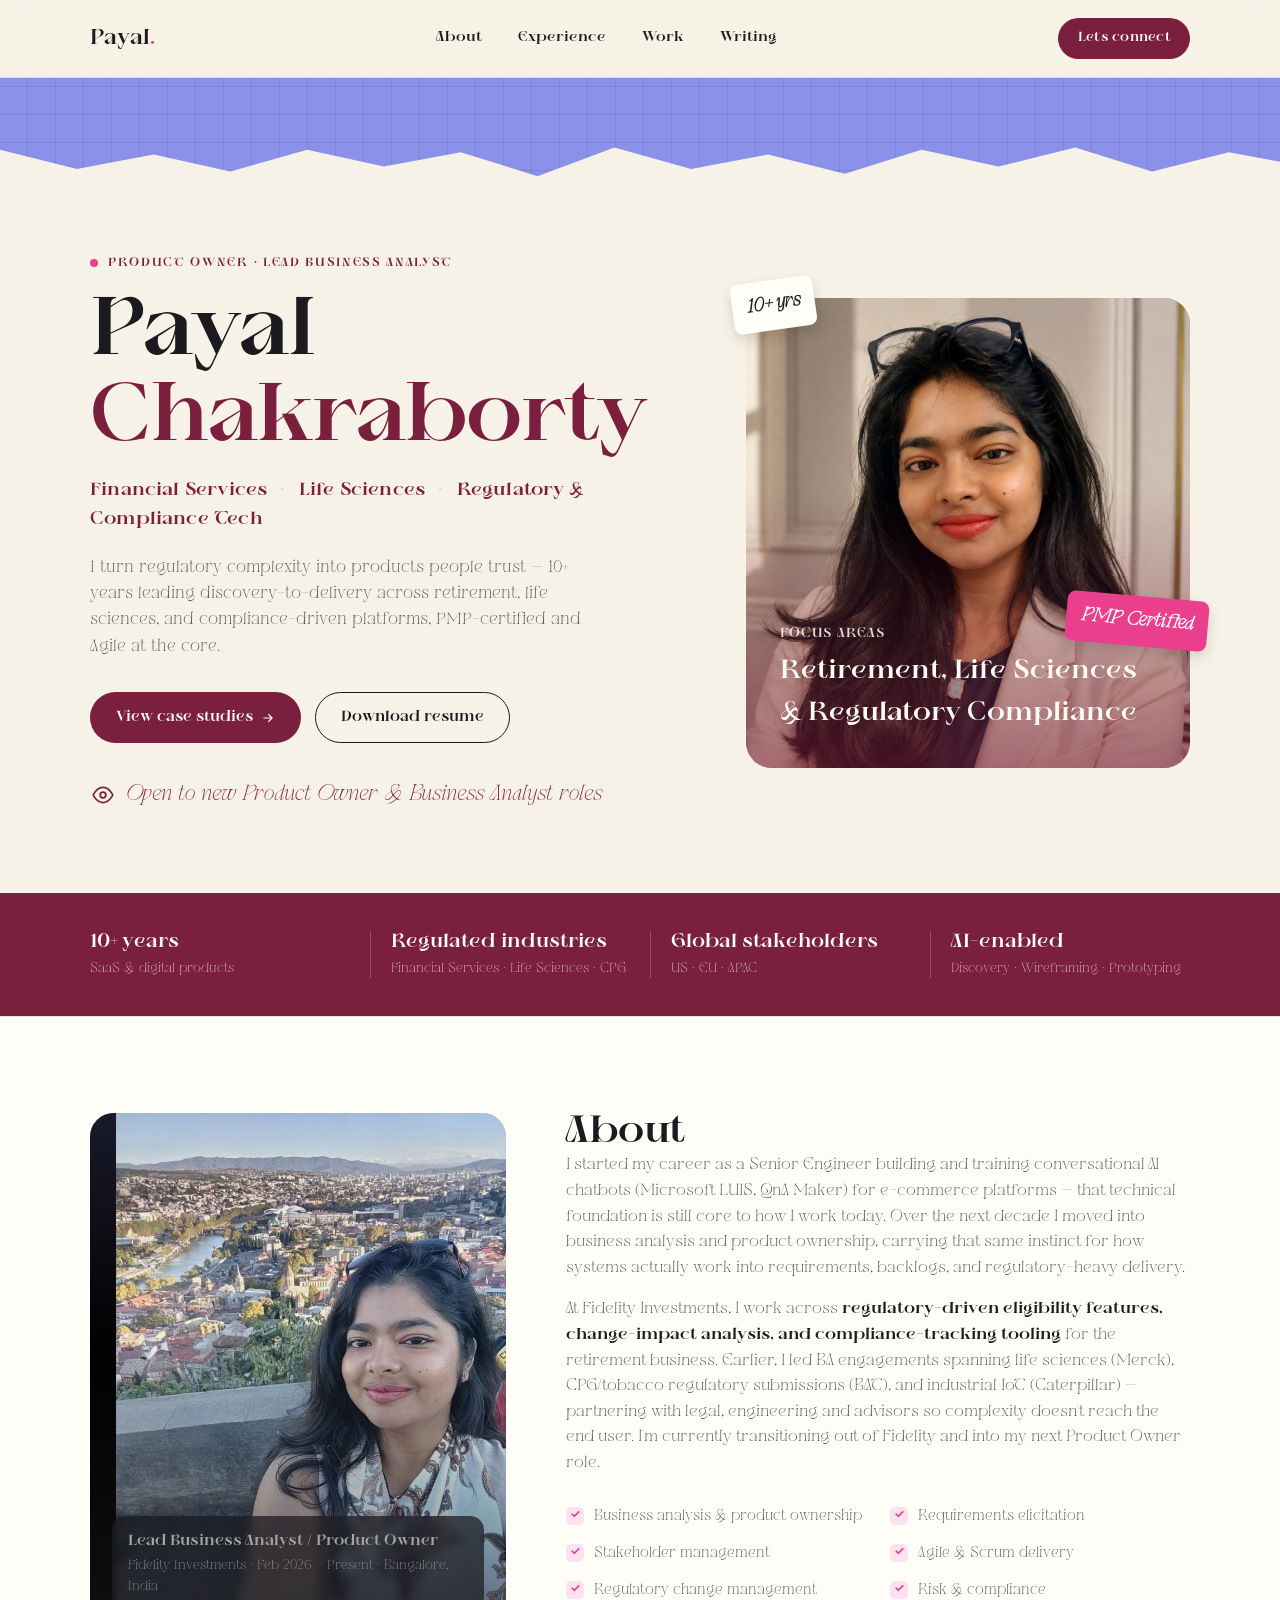
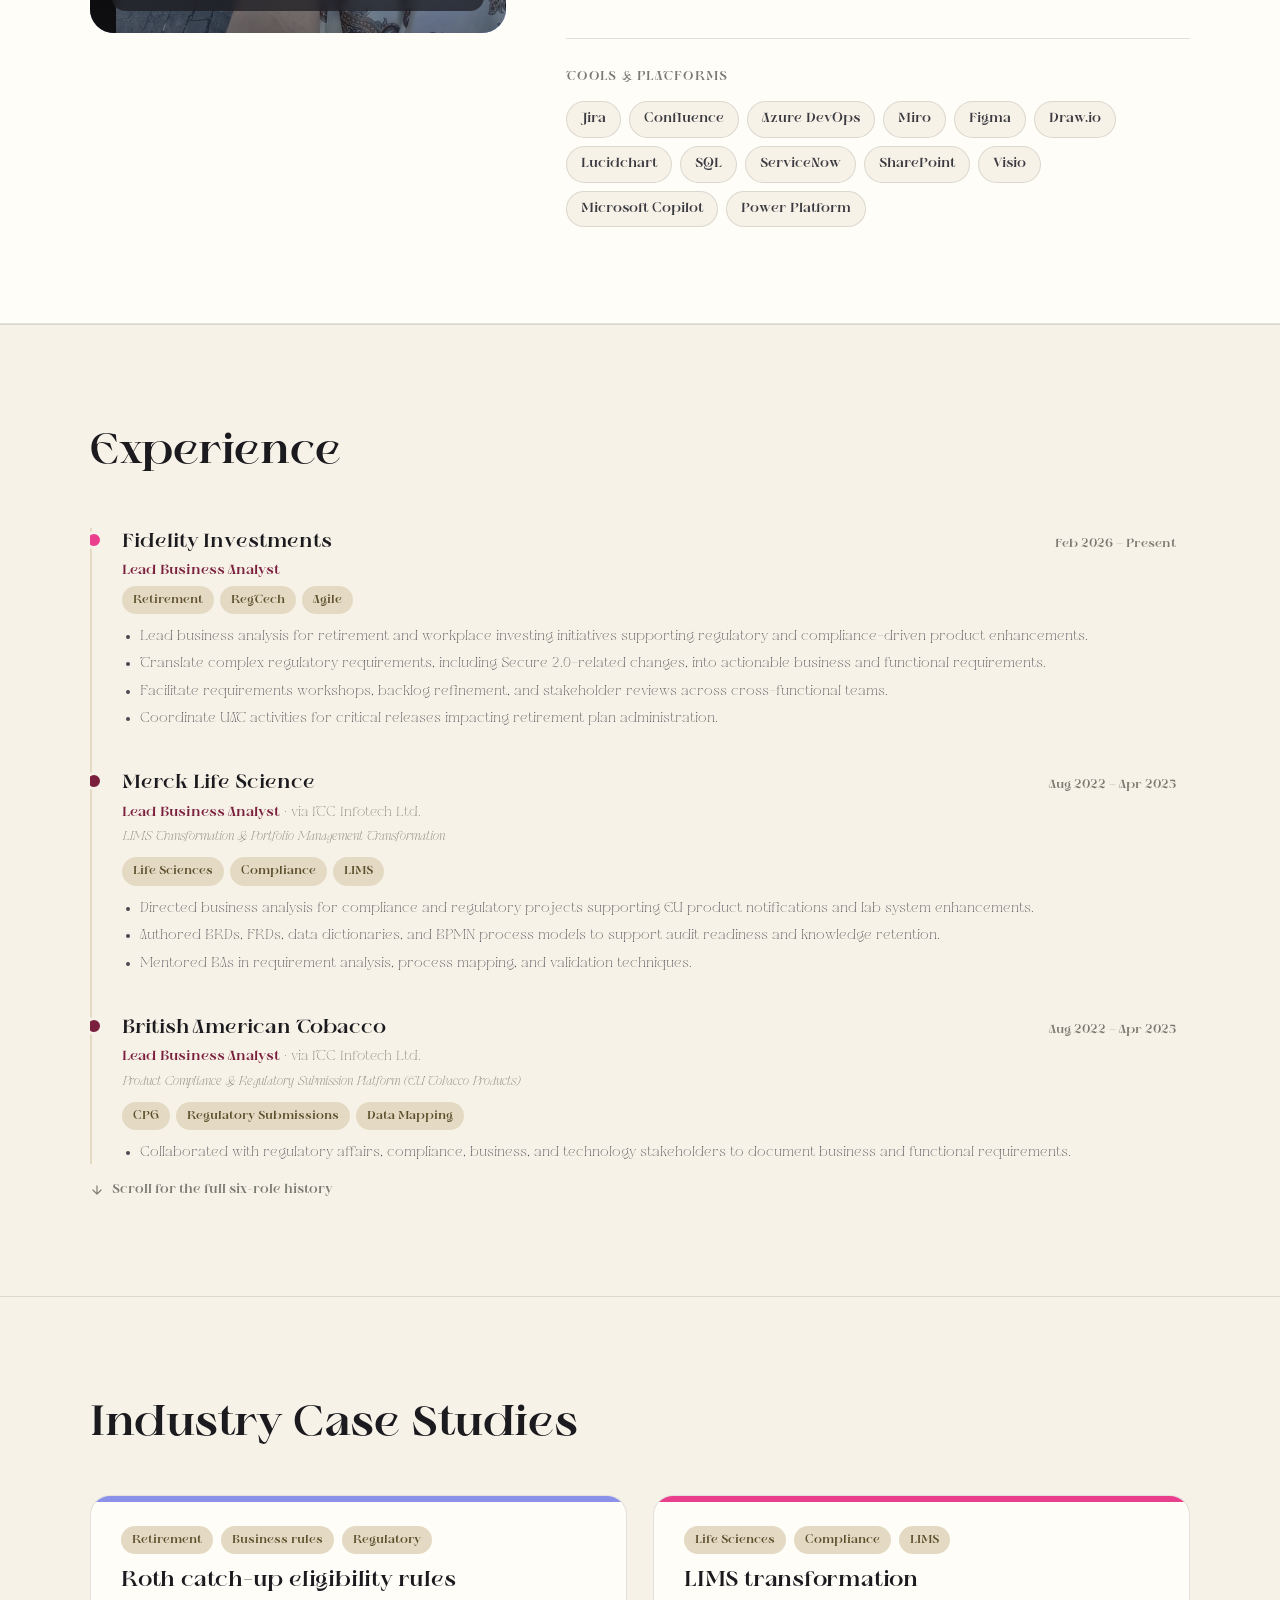
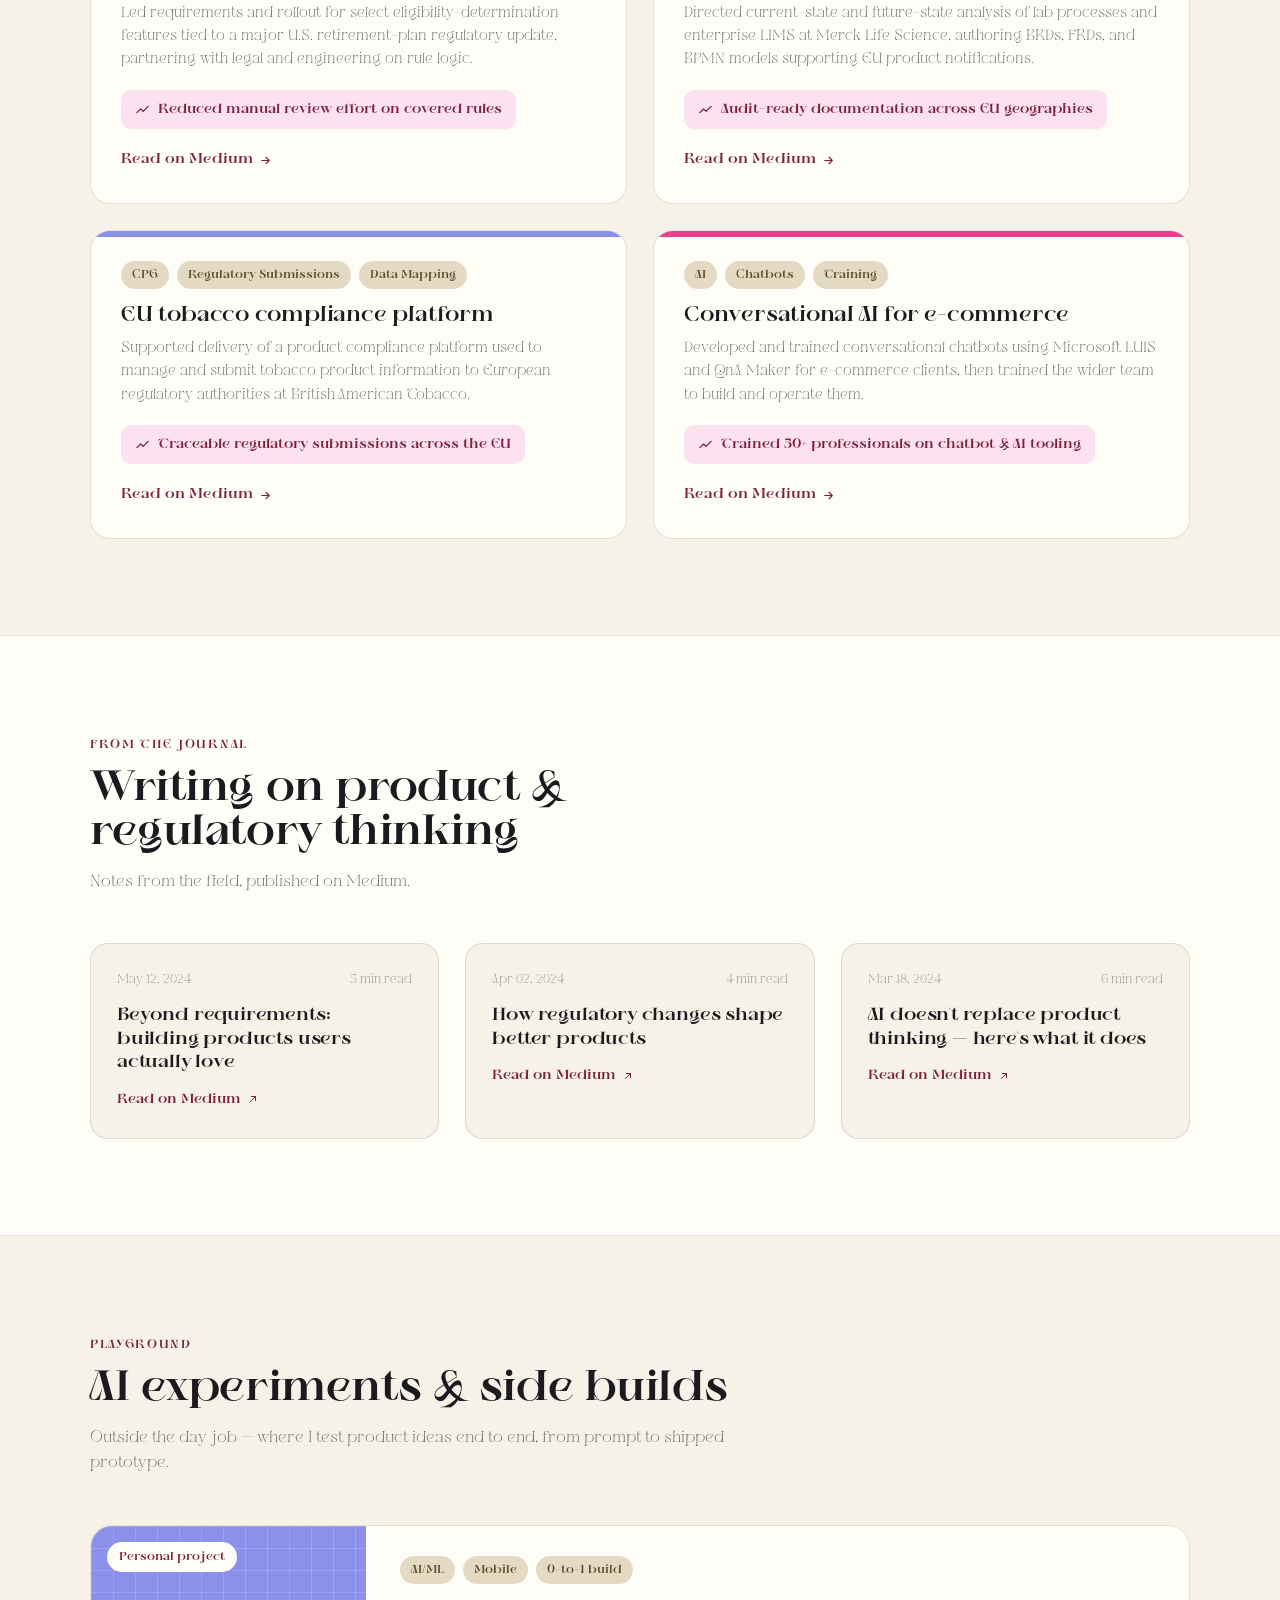
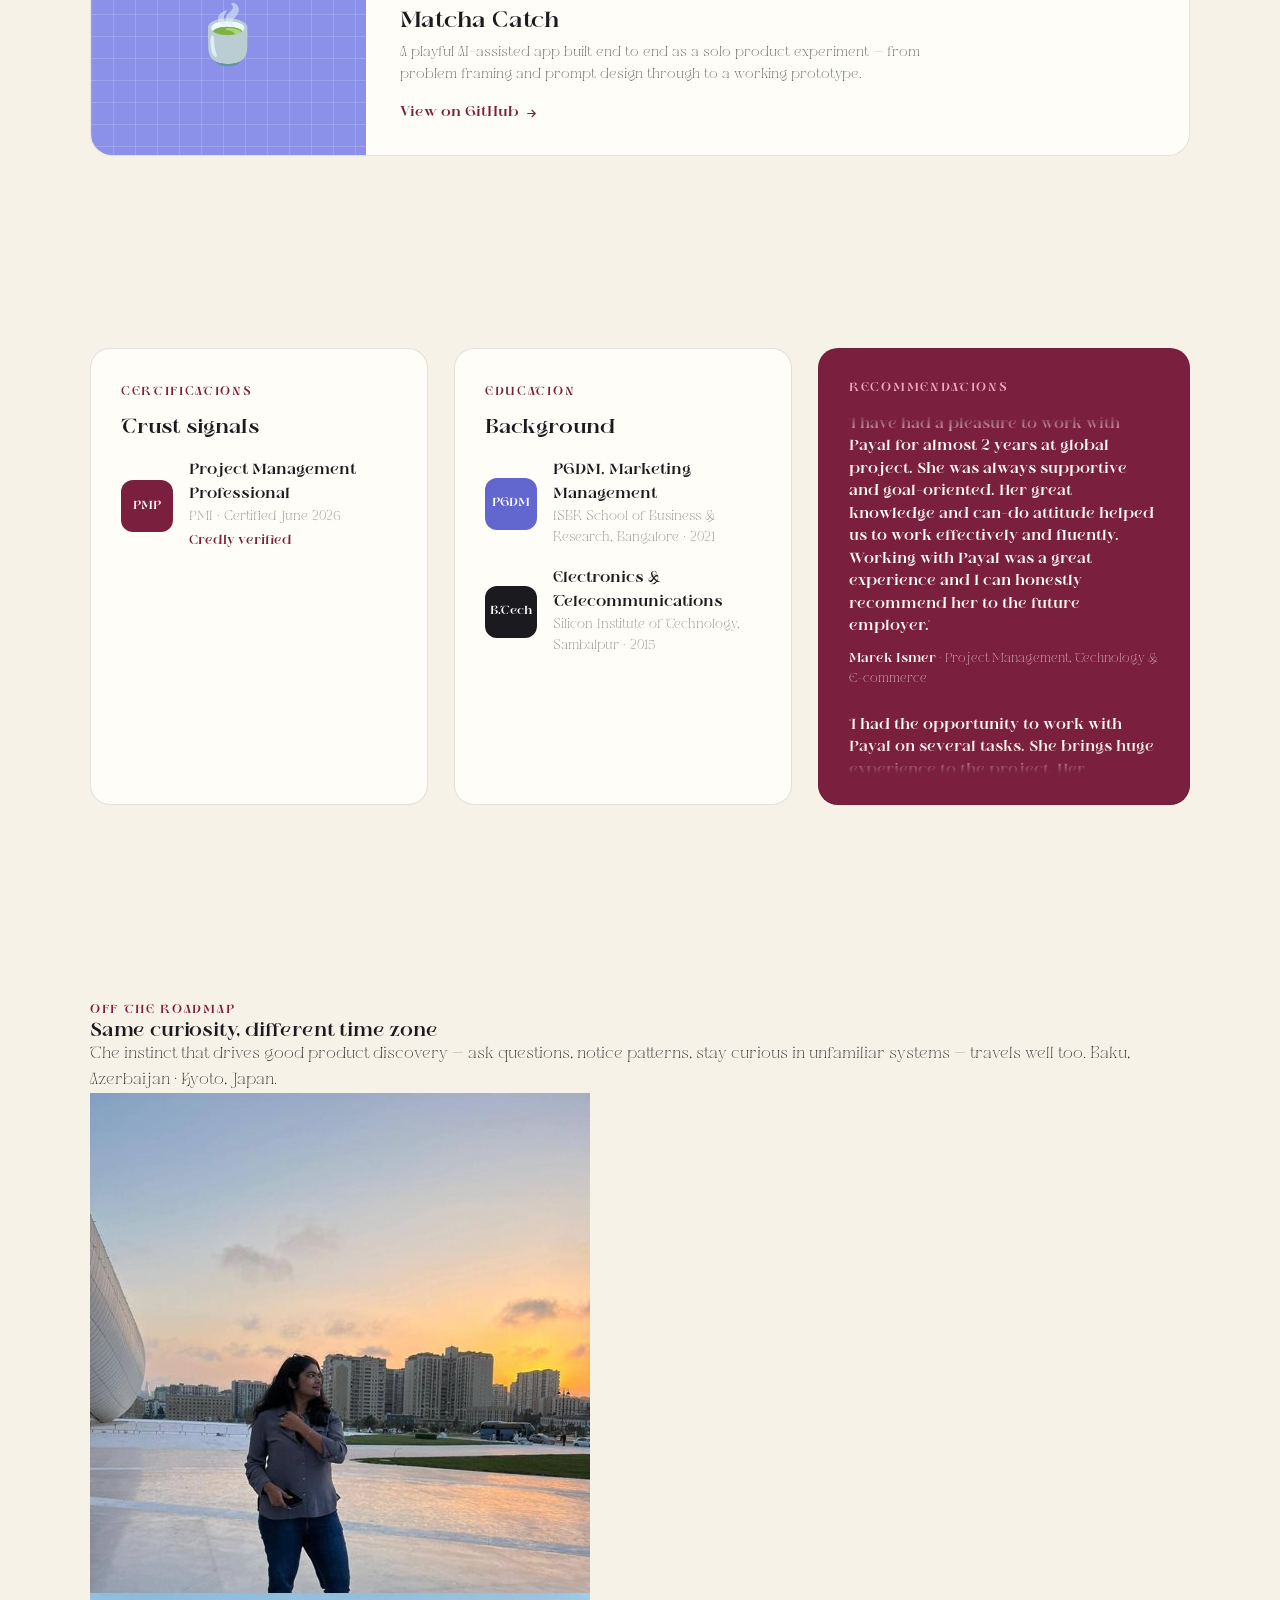
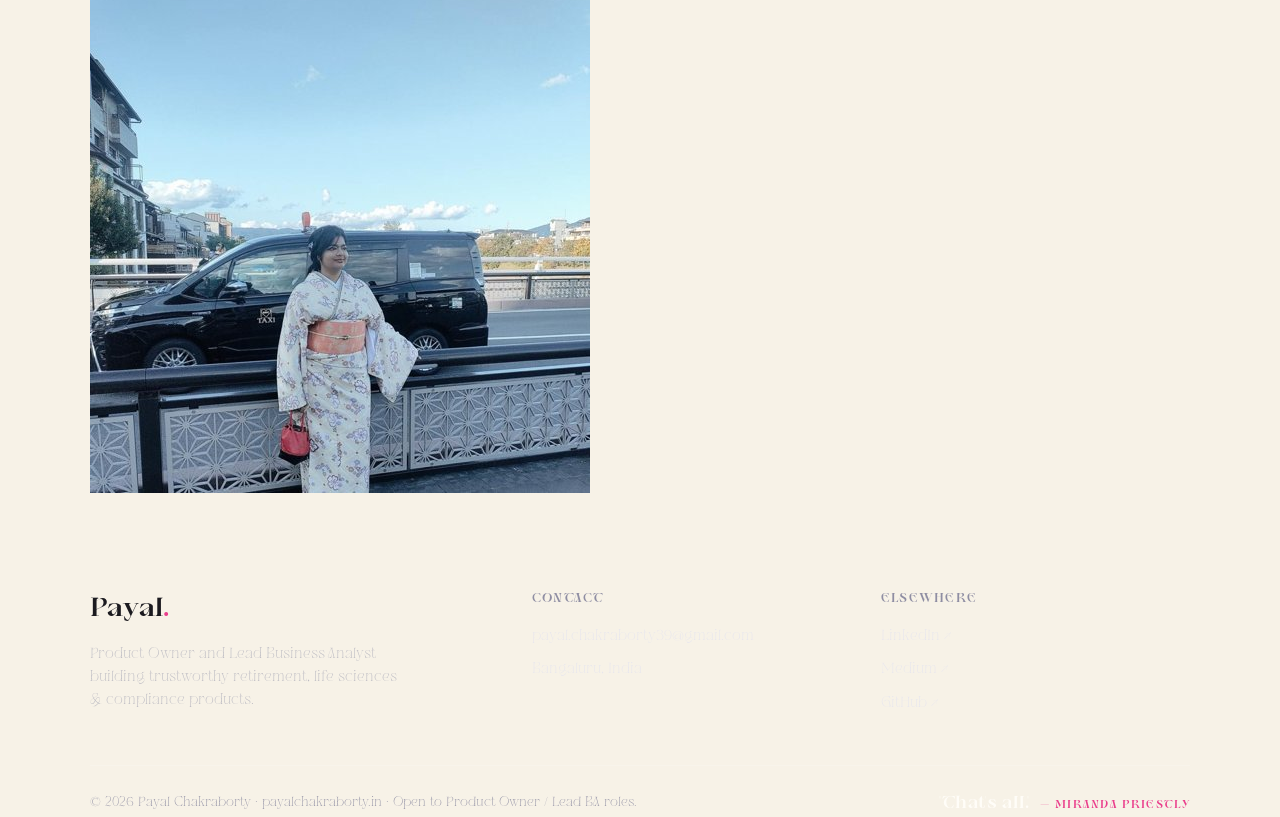
==== index.html @ 73e9db58 "Update index.html added beyond" ====
<!DOCTYPE html>
<html lang="en">
<head>
<meta charset="UTF-8">
<meta name="viewport" content="width=device-width, initial-scale=1.0">
<title>Payal Chakraborty — Product Owner &amp; Business Analyst</title>
<link rel="preconnect" href="https://fonts.googleapis.com">
<link rel="preconnect" href="https://fonts.gstatic.com" crossorigin>
<link href="https://fonts.googleapis.com/css2?family=Bodoni+Moda:ital,wght@0,500;0,600;0,700;0,800;1,500;1,600&family=Inter:wght@400;500;600;700&family=Caveat:wght@500;700&display=swap" rel="stylesheet">
<link rel="stylesheet" href="css/style.css">
</head>
<body>

<nav>
  <div class="nav-inner">
    <div class="nav-name">Payal<span>.</span></div>
    <div class="nav-links">
      <a href="#about">About</a>
      <a href="#experience">Experience</a>
      <a href="#work">Work</a>
      <a href="#writing">Writing</a>
    </div>
    <a href="#connect" class="nav-cta">Let's connect</a>
  </div>
</nav>

<div class="hero">
  <div class="torn-top"></div>
  <div class="hero-inner">
    <div>
      <div class="hero-eyebrow">
        <span class="dot"></span>
        <span class="eyebrow">Product Owner &middot; Lead Business Analyst</span>
      </div>
      <h1 class="hero-name">Payal <span class="accent">Chakraborty</span></h1>
      <div class="hero-role">Financial Services <span class="sep">&middot;</span> Life Sciences <span class="sep">&middot;</span> Regulatory &amp; Compliance Tech</div>
      <p class="hero-copy">I turn regulatory complexity into products people trust — 10+ years leading discovery-to-delivery across retirement, life sciences, and compliance-driven platforms, PMP-certified and Agile at the core.</p>
      <div class="hero-buttons">
        <a href="#work" class="btn-primary">
          View case studies
          <svg width="14" height="14" viewBox="0 0 24 24" fill="none"><path d="M5 12h14M13 6l6 6-6 6" stroke="currentColor" stroke-width="2" stroke-linecap="round" stroke-linejoin="round"/></svg>
        </a>
        <a href="#connect" class="btn-secondary">Download resume</a>
      </div>
      <div class="hero-note">
        <svg width="26" height="26" viewBox="0 0 24 24" fill="none"><path d="M3 12s3-7 9-7 9 7 9 7-3 7-9 7-9-7-9-7Z" stroke="#7A1F3D" stroke-width="1.6"/><circle cx="12" cy="12" r="2.6" stroke="#7A1F3D" stroke-width="1.6"/></svg>
        Open to new Product Owner &amp; Business Analyst roles
      </div>
    </div>

    <div class="hero-visual">
      <div class="hero-card">
        <img class="hero-photo" src="images/hero.jpg" alt="Payal Chakraborty">
        <div class="sticky-note note-1">10+ yrs</div>
        <div class="sticky-note note-2">PMP Certified</div>
        <div class="hero-illustration">
          <div class="tag-line">Focus areas</div>
          <div class="tag-big">Retirement, Life Sciences &amp; Regulatory Compliance</div>
        </div>
      </div>
    </div>
  </div>
</div>

<div class="stats-band">
  <div class="wrap stats-grid">
    <div class="stat-item">
      <div class="stat-num">10+ years</div>
      <div class="stat-label">SaaS &amp; digital products</div>
    </div>
    <div class="stat-item">
      <div class="stat-num">Regulated industries</div>
      <div class="stat-label">Financial Services &middot; Life Sciences &middot; CPG</div>
    </div>
    <div class="stat-item">
      <div class="stat-num">Global stakeholders</div>
      <div class="stat-label">US &middot; EU &middot; APAC</div>
    </div>
    <div class="stat-item">
      <div class="stat-num">AI-enabled</div>
      <div class="stat-label">Discovery &middot; Wireframing &middot; Prototyping</div>
    </div>
  </div>
</div>

<section id="about">
  <div class="wrap about-grid">
    <div class="avatar-block">
      <img class="avatar-photo" src="images/portrait.jpg" alt="Payal Chakraborty">
      <div class="avatar-badge">
        <strong>Lead Business Analyst / Product Owner</strong>
        Fidelity Investments &middot; Feb 2026 &ndash; Present &middot; Bangalore, India
      </div>
    </div>
    <div class="about-bio">
      <h2 class="section-title">About</h2>
      <p>I started my career as a Senior Engineer building and training conversational AI chatbots (Microsoft LUIS, QnA Maker) for e-commerce platforms — that technical foundation is still core to how I work today. Over the next decade I moved into business analysis and product ownership, carrying that same instinct for how systems actually work into requirements, backlogs, and regulatory-heavy delivery.</p>
      <p>At Fidelity Investments, I work across <strong>regulatory-driven eligibility features, change-impact analysis, and compliance-tracking tooling</strong> for the retirement business. Earlier, I led BA engagements spanning life sciences (Merck), CPG/tobacco regulatory submissions (BAT), and industrial IoT (Caterpillar) — partnering with legal, engineering and advisors so complexity doesn't reach the end user. I'm currently transitioning out of Fidelity and into my next Product Owner role.</p>
      <ul class="checklist">
        <li>Business analysis &amp; product ownership</li>
        <li>Requirements elicitation</li>
        <li>Stakeholder management</li>
        <li>Agile &amp; Scrum delivery</li>
        <li>Regulatory change management</li>
        <li>Risk &amp; compliance</li>
      </ul>

      <div class="tools-block">
        <h4>Tools &amp; Platforms</h4>
        <div class="tools-cloud">
          <span class="tool-pill">Jira</span>
          <span class="tool-pill">Confluence</span>
          <span class="tool-pill">Azure DevOps</span>
          <span class="tool-pill">Miro</span>
          <span class="tool-pill">Figma</span>
          <span class="tool-pill">Draw.io</span>
          <span class="tool-pill">Lucidchart</span>
          <span class="tool-pill">SQL</span>
          <span class="tool-pill">ServiceNow</span>
          <span class="tool-pill">SharePoint</span>
          <span class="tool-pill">Visio</span>
          <span class="tool-pill">Microsoft Copilot</span>
          <span class="tool-pill">Power Platform</span>
        </div>
      </div>
    </div>
  </div>
</section>

<section id="experience">
  <div class="wrap">
    <div class="section-head">
      <h2 class="section-title">Experience</h2>
    </div>

    <div class="exp-scroll">

      <div class="exp-item current">
        <div class="exp-header">
          <span class="exp-company">Fidelity Investments</span>
          <span class="exp-dates">Feb 2026 &ndash; Present</span>
        </div>
        <div class="exp-role">Lead Business Analyst</div>
        <div class="exp-tags"><span class="tag">Retirement</span><span class="tag">RegTech</span><span class="tag">Agile</span></div>
        <ul class="exp-bullets">
          <li>Lead business analysis for retirement and workplace investing initiatives supporting regulatory and compliance-driven product enhancements.</li>
          <li>Translate complex regulatory requirements, including Secure 2.0-related changes, into actionable business and functional requirements.</li>
          <li>Facilitate requirements workshops, backlog refinement, and stakeholder reviews across cross-functional teams.</li>
          <li>Coordinate UAT activities for critical releases impacting retirement plan administration.</li>
        </ul>
      </div>

      <div class="exp-item">
        <div class="exp-header">
          <span class="exp-company">Merck Life Science</span>
          <span class="exp-dates">Aug 2022 &ndash; Apr 2025</span>
        </div>
        <div class="exp-role">Lead Business Analyst <span style="font-weight:400; color:#7a7a72;">&middot; via ITC Infotech Ltd.</span></div>
        <div class="exp-project">LIMS Transformation &amp; Portfolio Management Transformation</div>
        <div class="exp-tags"><span class="tag">Life Sciences</span><span class="tag">Compliance</span><span class="tag">LIMS</span></div>
        <ul class="exp-bullets">
          <li>Directed business analysis for compliance and regulatory projects supporting EU product notifications and lab system enhancements.</li>
          <li>Authored BRDs, FRDs, data dictionaries, and BPMN process models to support audit readiness and knowledge retention.</li>
          <li>Mentored BAs in requirement analysis, process mapping, and validation techniques.</li>
        </ul>
      </div>

      <div class="exp-item">
        <div class="exp-header">
          <span class="exp-company">British American Tobacco</span>
          <span class="exp-dates">Aug 2022 &ndash; Apr 2025</span>
        </div>
        <div class="exp-role">Lead Business Analyst <span style="font-weight:400; color:#7a7a72;">&middot; via ITC Infotech Ltd.</span></div>
        <div class="exp-project">Product Compliance &amp; Regulatory Submission Platform (EU Tobacco Products)</div>
        <div class="exp-tags"><span class="tag">CPG</span><span class="tag">Regulatory Submissions</span><span class="tag">Data Mapping</span></div>
        <ul class="exp-bullets">
          <li>Collaborated with regulatory affairs, compliance, business, and technology stakeholders to document business and functional requirements.</li>
          <li>Conducted data dictionary analysis and source-to-target mapping to ensure traceability of regulatory submissions.</li>
          <li>Supported production deployments and post-release validation for compliance-related enhancements.</li>
        </ul>
      </div>

      <div class="exp-item">
        <div class="exp-header">
          <span class="exp-company">Onward Technologies Ltd.</span>
          <span class="exp-dates">Apr 2022 &ndash; Aug 2022</span>
        </div>
        <div class="exp-role">Senior Business Analyst <span style="font-weight:400; color:#7a7a72;">&middot; Caterpillar client</span></div>
        <div class="exp-tags"><span class="tag">Industrial IoT</span><span class="tag">Telematics</span><span class="tag">Agile</span></div>
        <ul class="exp-bullets">
          <li>Partnered with the product team to prioritize telematics enhancements for heavy machinery tracking.</li>
          <li>Organized backlog grooming and sprint planning, translating business priorities into actionable epics and user stories.</li>
          <li>Conducted UAT sessions and led end-user training to ensure smooth feature adoption.</li>
        </ul>
      </div>

      <div class="exp-item">
        <div class="exp-header">
          <span class="exp-company">Mindtree Ltd.</span>
          <span class="exp-dates">Apr 2019 &ndash; Feb 2022</span>
        </div>
        <div class="exp-role">Business Analyst</div>
        <div class="exp-tags"><span class="tag">Conversational AI</span><span class="tag">CPG</span><span class="tag">Process Improvement</span></div>
        <ul class="exp-bullets">
          <li>Led requirement-gathering workshops and stakeholder interviews for CPG clients and internal chatbots (LUIS, QnA Maker).</li>
          <li>Developed SOPs and business process maps that improved delivery efficiency by 50%.</li>
          <li>Supported tax analytics automation, eliminating manual procedures and improving report accuracy.</li>
        </ul>
      </div>

      <div class="exp-item">
        <div class="exp-header">
          <span class="exp-company">Mindtree Ltd.</span>
          <span class="exp-dates">Jan 2016 &ndash; Mar 2019</span>
        </div>
        <div class="exp-role">Senior Engineer</div>
        <div class="exp-tags"><span class="tag">Chatbots</span><span class="tag">Automation</span><span class="tag">Training</span></div>
        <ul class="exp-bullets">
          <li>Developed and trained conversational chatbots using Microsoft LUIS and QnA Maker for e-commerce websites.</li>
          <li>Automated internal processes, improving page-speed scores and boosting team efficiency by 50%.</li>
          <li>Trained 50+ professionals on chatbots, Microsoft AI, CMS, and PowerApps.</li>
        </ul>
      </div>

    </div>
    <div class="exp-scroll-hint">
      <svg width="14" height="14" viewBox="0 0 24 24" fill="none"><path d="M12 5v14M5 12l7 7 7-7" stroke="#7a7a72" stroke-width="2" stroke-linecap="round" stroke-linejoin="round"/></svg>
      Scroll for the full six-role history
    </div>
  </div>
</section>

<section id="work">
  <div class="wrap">
    <div class="section-head">
      <h2 class="section-title">Industry Case Studies</h2>
    </div>
    <div class="work-grid">

      <div class="work-card">
        <div class="bar"></div>
        <div class="work-tags"><span class="tag">Retirement</span><span class="tag">Business rules</span><span class="tag">Regulatory</span></div>
        <h3>Roth catch-up eligibility rules</h3>
        <p>Led requirements and rollout for select eligibility-determination features tied to a major U.S. retirement-plan regulatory update, partnering with legal and engineering on rule logic.</p>
        <div class="metric">
          <svg width="15" height="15" viewBox="0 0 24 24" fill="none"><path d="M3 17l6-6 4 4 8-8" stroke="#7A1F3D" stroke-width="2" stroke-linecap="round" stroke-linejoin="round"/></svg>
          Reduced manual review effort on covered rules
        </div>
        <a href="https://medium.com/@payal.chakraborty39" class="work-link" target="_blank" rel="noopener">Read on Medium
          <svg width="13" height="13" viewBox="0 0 24 24" fill="none"><path d="M5 12h14M13 6l6 6-6 6" stroke="currentColor" stroke-width="2" stroke-linecap="round" stroke-linejoin="round"/></svg>
        </a>
      </div>

      <div class="work-card">
        <div class="bar"></div>
        <div class="work-tags"><span class="tag">Life Sciences</span><span class="tag">Compliance</span><span class="tag">LIMS</span></div>
        <h3>LIMS transformation</h3>
        <p>Directed current-state and future-state analysis of lab processes and enterprise LIMS at Merck Life Science, authoring BRDs, FRDs, and BPMN models supporting EU product notifications.</p>
        <div class="metric">
          <svg width="15" height="15" viewBox="0 0 24 24" fill="none"><path d="M3 17l6-6 4 4 8-8" stroke="#7A1F3D" stroke-width="2" stroke-linecap="round" stroke-linejoin="round"/></svg>
          Audit-ready documentation across EU geographies
        </div>
        <a href="https://medium.com/@payal.chakraborty39" class="work-link" target="_blank" rel="noopener">Read on Medium
          <svg width="13" height="13" viewBox="0 0 24 24" fill="none"><path d="M5 12h14M13 6l6 6-6 6" stroke="currentColor" stroke-width="2" stroke-linecap="round" stroke-linejoin="round"/></svg>
        </a>
      </div>

      <div class="work-card">
        <div class="bar"></div>
        <div class="work-tags"><span class="tag">CPG</span><span class="tag">Regulatory Submissions</span><span class="tag">Data Mapping</span></div>
        <h3>EU tobacco compliance platform</h3>
        <p>Supported delivery of a product compliance platform used to manage and submit tobacco product information to European regulatory authorities at British American Tobacco.</p>
        <div class="metric">
          <svg width="15" height="15" viewBox="0 0 24 24" fill="none"><path d="M3 17l6-6 4 4 8-8" stroke="#7A1F3D" stroke-width="2" stroke-linecap="round" stroke-linejoin="round"/></svg>
          Traceable regulatory submissions across the EU
        </div>
        <a href="https://medium.com/@payal.chakraborty39" class="work-link" target="_blank" rel="noopener">Read on Medium
          <svg width="13" height="13" viewBox="0 0 24 24" fill="none"><path d="M5 12h14M13 6l6 6-6 6" stroke="currentColor" stroke-width="2" stroke-linecap="round" stroke-linejoin="round"/></svg>
        </a>
      </div>

      <div class="work-card">
        <div class="bar"></div>
        <div class="work-tags"><span class="tag">AI</span><span class="tag">Chatbots</span><span class="tag">Training</span></div>
        <h3>Conversational AI for e-commerce</h3>
        <p>Developed and trained conversational chatbots using Microsoft LUIS and QnA Maker for e-commerce clients, then trained the wider team to build and operate them.</p>
        <div class="metric">
          <svg width="15" height="15" viewBox="0 0 24 24" fill="none"><path d="M3 17l6-6 4 4 8-8" stroke="#7A1F3D" stroke-width="2" stroke-linecap="round" stroke-linejoin="round"/></svg>
          Trained 50+ professionals on chatbot &amp; AI tooling
        </div>
        <a href="https://medium.com/@payal.chakraborty39" class="work-link" target="_blank" rel="noopener">Read on Medium
          <svg width="13" height="13" viewBox="0 0 24 24" fill="none"><path d="M5 12h14M13 6l6 6-6 6" stroke="currentColor" stroke-width="2" stroke-linecap="round" stroke-linejoin="round"/></svg>
        </a>
      </div>

    </div>
  </div>
</section>

<section id="writing">
  <div class="wrap">
    <div class="section-head">
      <span class="eyebrow">From the journal</span>
      <h2>Writing on product &amp; regulatory thinking</h2>
      <p>Notes from the field, published on Medium.</p>
    </div>
    <div class="writing-grid" id="writing-grid" data-medium-handle="payal.chakraborty39">
      <div class="article-card">
        <div class="article-meta"><span>May 12, 2024</span><span>5 min read</span></div>
        <h3>Beyond requirements: building products users actually love</h3>
        <a href="https://medium.com/@payal.chakraborty39" class="article-read" target="_blank" rel="noopener">Read on Medium
          <svg width="12" height="12" viewBox="0 0 24 24" fill="none"><path d="M7 17L17 7M9 7h8v8" stroke="currentColor" stroke-width="2" stroke-linecap="round" stroke-linejoin="round"/></svg>
        </a>
      </div>
      <div class="article-card">
        <div class="article-meta"><span>Apr 02, 2024</span><span>4 min read</span></div>
        <h3>How regulatory changes shape better products</h3>
        <a href="https://medium.com/@payal.chakraborty39" class="article-read" target="_blank" rel="noopener">Read on Medium
          <svg width="12" height="12" viewBox="0 0 24 24" fill="none"><path d="M7 17L17 7M9 7h8v8" stroke="currentColor" stroke-width="2" stroke-linecap="round" stroke-linejoin="round"/></svg>
        </a>
      </div>
      <div class="article-card">
        <div class="article-meta"><span>Mar 18, 2024</span><span>6 min read</span></div>
        <h3>AI doesn't replace product thinking — here's what it does</h3>
        <a href="https://medium.com/@payal.chakraborty39" class="article-read" target="_blank" rel="noopener">Read on Medium
          <svg width="12" height="12" viewBox="0 0 24 24" fill="none"><path d="M7 17L17 7M9 7h8v8" stroke="currentColor" stroke-width="2" stroke-linecap="round" stroke-linejoin="round"/></svg>
        </a>
      </div>
    </div>
  </div>
</section>

<section id="playground">
  <div class="wrap">
    <div class="section-head">
      <span class="eyebrow">Playground</span>
      <h2>AI experiments &amp; side builds</h2>
      <p>Outside the day job — where I test product ideas end to end, from prompt to shipped prototype.</p>
    </div>
    <div class="playground-grid">

      <div class="playground-card">
        <div class="playground-visual">
          <div class="pg-badge">Personal project</div>
          <div class="pg-emoji">🍵</div>
        </div>
        <div class="playground-copy">
          <div class="work-tags"><span class="tag">AI/ML</span><span class="tag">Mobile</span><span class="tag">0-to-1 build</span></div>
          <h3>Matcha Catch</h3>
          <p>A playful AI-assisted app built end to end as a solo product experiment — from problem framing and prompt design through to a working prototype.</p>
          <a href="https://matcha-catch-arcade-pyoz.bolt.host" class="work-link" target="_blank" rel="noopener">View on GitHub
            <svg width="13" height="13" viewBox="0 0 24 24" fill="none"><path d="M5 12h14M13 6l6 6-6 6" stroke="currentColor" stroke-width="2" stroke-linecap="round" stroke-linejoin="round"/></svg>
          </a>
        </div>
      </div>

    </div>
  </div>
</section>

<section>
  <div class="wrap trust">
    <div class="trust-card">
      <span class="eyebrow">Certifications</span>
      <h3 style="margin:14px 0 20px; font-size:20px;">Trust signals</h3>
      <div class="cert-row">
        <div class="cert-badge maroon">PMP</div>
        <div>
          <div class="cert-name">Project Management Professional</div>
          <div class="cert-sub">PMI &middot; Certified June 2026</div>
          <span class="cert-link">Credly verified</span>
        </div>
      </div>
    </div>
    <div class="trust-card">
      <span class="eyebrow">Education</span>
      <h3 style="margin:14px 0 20px; font-size:20px;">Background</h3>
      <div class="cert-row">
        <div class="cert-badge periwinkle">PGDM</div>
        <div>
          <div class="cert-name">PGDM, Marketing Management</div>
          <div class="cert-sub">ISBR School of Business &amp; Research, Bangalore &middot; 2021</div>
        </div>
      </div>
      <div class="cert-row">
        <div class="cert-badge ink">B.Tech</div>
        <div>
          <div class="cert-name">Electronics &amp; Telecommunications</div>
          <div class="cert-sub">Silicon Institute of Technology, Sambalpur &middot; 2015</div>
        </div>
      </div>
    </div>
    <div class="trust-card quote-card recs-card">
      <span class="eyebrow" style="color:#F2A9C4;">Recommendations</span>
      <div class="recs-scroll">
        <div class="recs-track">

          <div class="rec-item">
            <p>"I have had a pleasure to work with Payal for almost 2 years at global project. She was always supportive and goal-oriented. Her great knowledge and can-do attitude helped us to work effectively and fluently. Working with Payal was a great experience and I can honestly recommend her to the future employer."</p>
            <div class="rec-attr"><a href="https://www.linkedin.com/in/marekismer/" target="_blank" rel="noopener">Marek Ismer</a> &middot; Project Management, Technology &amp; E-commerce</div>
          </div>

          <div class="rec-item">
            <p>"I had the opportunity to work with Payal on several tasks. She brings huge experience to the project. Her deliverables were always on time. She is a smart and disciplined individual and while working with her I didn't face any dependencies from her tasks. Her knowledge on websites and digital marketing is commendable. All the best for Payal's success in her IT career."</p>
            <div class="rec-attr"><a href="https://www.linkedin.com/in/sriram-thangaraja/" target="_blank" rel="noopener">Sriram Thangaraja</a> &middot; Incident Command Analyst @ HPE</div>
          </div>

          <div class="rec-item">
            <p>"I worked with Payal at a global project. Our cooperation was very good. Payal is an organized person, always caring about the quality of work. I could always count on her support and knowledge. It's been a real pleasure to work with her."</p>
            <div class="rec-attr"><a href="https://www.linkedin.com/in/natalia-cybulska/" target="_blank" rel="noopener">Natalia Cybulska</a> &middot; Retail Marketing &amp; Product Management</div>
          </div>

          <!-- duplicate set for seamless loop -->
          <div class="rec-item" aria-hidden="true">
            <p>"I have had a pleasure to work with Payal for almost 2 years at global project. She was always supportive and goal-oriented. Her great knowledge and can-do attitude helped us to work effectively and fluently. Working with Payal was a great experience and I can honestly recommend her to the future employer."</p>
            <div class="rec-attr"><a href="https://www.linkedin.com/in/marekismer/" target="_blank" rel="noopener">Marek Ismer</a> &middot; Project Management, Technology &amp; E-commerce</div>
          </div>

          <div class="rec-item" aria-hidden="true">
            <p>"I had the opportunity to work with Payal on several tasks. She brings huge experience to the project. Her deliverables were always on time. She is a smart and disciplined individual and while working with her I didn't face any dependencies from her tasks. Her knowledge on websites and digital marketing is commendable. All the best for Payal's success in her IT career."</p>
            <div class="rec-attr"><a href="https://www.linkedin.com/in/sriram-thangaraja/" target="_blank" rel="noopener">Sriram Thangaraja</a> &middot; Incident Command Analyst @ HPE</div>
          </div>

          <div class="rec-item" aria-hidden="true">
            <p>"I worked with Payal at a global project. Our cooperation was very good. Payal is an organized person, always caring about the quality of work. I could always count on her support and knowledge. It's been a real pleasure to work with her."</p>
            <div class="rec-attr"><a href="https://www.linkedin.com/in/natalia-cybulska/" target="_blank" rel="noopener">Natalia Cybulska</a> &middot; Retail Marketing &amp; Product Management</div>
          </div>

        </div>
      </div>
    </div>
  </div>
</section>
  <section id="beyond">
  <div class="wrap">
    <div class="beyond-strip">
      <div class="beyond-copy">
        <span class="eyebrow">Off the roadmap</span>
        <h3>Same curiosity, different time zone</h3>
        <p>The instinct that drives good product discovery — ask questions, notice patterns, stay curious in unfamiliar systems — travels well too. Baku, Azerbaijan &middot; Kyoto, Japan.</p>
      </div>
      <div class="beyond-photos">
        <img src="images/baku.jpg" alt="Payal in Baku, Azerbaijan">
        <img src="images/kyoto.jpg" alt="Payal in Kyoto, Japan">
      </div>
    </div>
  </div>
</section>

<footer id="connect">
  <div class="wrap">
    <div class="footer-grid">
      <div>
        <div class="footer-name">Payal<span>.</span></div>
        <p class="footer-tagline">Product Owner and Lead Business Analyst building trustworthy retirement, life sciences &amp; compliance products.</p>
      </div>
      <div class="footer-col">
        <h4>Contact</h4>
        <a href="mailto:payal.chakraborty39@gmail.com">payal.chakraborty39@gmail.com</a>
        <p>Bangaluru, India</p>
      </div>
      <div class="footer-col">
        <h4>Elsewhere</h4>
        <a href="https://linkedin.com/in/payal--chakraborty/" target="_blank" rel="noopener">LinkedIn ↗</a>
        <a href="https://medium.com/@payal.chakraborty39" target="_blank" rel="noopener">Medium ↗</a>
        <a href="https://github.com/payalchakraborty" target="_blank" rel="noopener">GitHub ↗</a>
      </div>
    </div>
    <div class="footer-bottom">
      <span>&copy; 2026 Payal Chakraborty &middot; payalchakraborty.in &middot; Open to Product Owner / Lead BA roles.</span>
      <span class="footer-signoff">
        <span class="signoff-quote">"That's all."</span>
        <span class="signoff-attr">— Miranda Priestly</span>
      </span>
    </div>
  </div>
</footer>

<script src="js/main.js"></script>
</body>
</html>
---- css/style.css ----
@font-face{
  font-family:'Wagon';
  src:url('../fonts/Wagon-Bold.otf') format('opentype');
  font-weight:700;
  font-style:normal;
  font-display:swap;
}
@font-face{
  font-family:'Wagon';
  src:url('../fonts/Wagon-ExtraLight.otf') format('opentype');
  font-weight:200;
  font-style:normal;
  font-display:swap;
}
@font-face{
  font-family:'Wagon';
  src:url('../fonts/Wagon-ExtraLightItalic.otf') format('opentype');
  font-weight:200;
  font-style:italic;
  font-display:swap;
}
:root{
  --cream:#F7F2E7;
  --cream-2:#FFFDF8;
  --ink:#1B1A1F;
  --periwinkle:#8B90E8;
  --periwinkle-dark:#6167CE;
  --pink:#EA3F8C;
  --pink-soft:#FCE1EE;
  --maroon:#7A1F3D;
  --maroon-2:#5E1730;
  --sand:#E4DAC4;
  --line:rgba(27,26,31,0.12);
}
*{box-sizing:border-box; margin:0; padding:0;}
html{scroll-behavior:smooth;}
body{
  font-family:'Wagon','Inter',sans-serif;
  font-weight:200;
  background:var(--cream);
  color:var(--ink);
  line-height:1.6;
  -webkit-font-smoothing:antialiased;
}
a{color:inherit; text-decoration:none;}
img{max-width:100%; display:block;}
.wrap{max-width:1180px; margin:0 auto; padding:0 40px;}
.eyebrow{
  font-family:'Wagon',sans-serif;
  font-weight:600;
  letter-spacing:.14em;
  text-transform:uppercase;
  font-size:12px;
  color:var(--maroon);
}
h1,h2,h3{font-family:'Wagon',serif; font-weight:700; color:var(--ink); line-height:1.05; letter-spacing:-0.01em;}
.script{font-family:'Wagon',cursive; font-style:italic; font-weight:200;}

/* ---------- NAV ---------- */
nav{
  position:sticky; top:0; z-index:50;
  background:rgba(247,242,231,0.92);
  backdrop-filter:blur(8px);
  border-bottom:1px solid var(--line);
}
.nav-inner{
  max-width:1180px; margin:0 auto; padding:18px 40px;
  display:flex; align-items:center; justify-content:space-between;
}
.nav-name{font-family:'Wagon',serif; font-weight:700; font-size:21px;}
.nav-name span{color:var(--pink);}
.nav-links{display:flex; align-items:center; gap:36px; font-size:14px; font-weight:600;}
.nav-links a{position:relative; padding:4px 0;}
.nav-links a:hover{color:var(--maroon);}
.nav-cta{
  background:var(--maroon); color:var(--cream-2);
  padding:10px 20px; border-radius:100px; font-size:13px; font-weight:600;
  letter-spacing:.02em;
}
.nav-cta:hover{background:var(--maroon-2);}

/* ---------- HERO ---------- */
.hero{position:relative; overflow:hidden; padding-top:26px;}
.torn-top{
  height:120px;
  background:
    repeating-linear-gradient(0deg, transparent, transparent 27px, rgba(27,26,31,0.10) 27px, rgba(27,26,31,0.10) 28px),
    repeating-linear-gradient(90deg, transparent, transparent 27px, rgba(27,26,31,0.10) 27px, rgba(27,26,31,0.10) 28px),
    var(--periwinkle);
  clip-path: polygon(0 0,100% 0,100% 70%,96% 62%,90% 78%,84% 58%,78% 74%,72% 60%,66% 80%,60% 64%,54% 76%,48% 58%,42% 82%,36% 62%,30% 74%,24% 60%,18% 78%,12% 64%,6% 76%,0 60%);
  position:absolute; top:0; left:0; right:0;
}
.hero-inner{
  position:relative; padding:150px 40px 70px;
  display:grid; grid-template-columns:1.15fr .85fr; gap:56px; align-items:center;
  max-width:1180px; margin:0 auto;
}
.hero-eyebrow{display:flex; align-items:center; gap:10px; margin-bottom:18px;}
.hero-eyebrow .dot{width:8px; height:8px; border-radius:50%; background:var(--pink);}
.hero-name{
  font-size:clamp(46px,6.4vw,84px);
  font-weight:800;
  letter-spacing:-0.015em;
  position:relative;
  display:inline-block;
}
.hero-name .accent{color:var(--maroon); position:relative; font-style:normal; font-weight:800;}
.hero-role{
  font-family:'Wagon',sans-serif; font-weight:600; font-size:18px; color:var(--maroon);
  margin-top:14px; letter-spacing:.01em;
}
.hero-role .sep{color:var(--sand); margin:0 8px;}
.hero-copy{
  margin-top:20px; max-width:520px; font-size:16.5px; color:#3a3a40;
}
.hero-buttons{display:flex; gap:14px; margin-top:32px; flex-wrap:wrap;}
.btn-primary{
  background:var(--maroon); color:var(--cream-2); padding:14px 26px; border-radius:100px;
  font-weight:600; font-size:14.5px; display:inline-flex; align-items:center; gap:8px;
}
.btn-primary:hover{background:var(--maroon-2);}
.btn-secondary{
  border:1.5px solid var(--ink); padding:13px 25px; border-radius:100px;
  font-weight:600; font-size:14.5px;
}
.btn-secondary:hover{background:var(--ink); color:var(--cream-2);}
.hero-note{
  margin-top:34px; display:flex; align-items:center; gap:10px;
  font-family:'Wagon',cursive; font-style:italic; font-weight:200; font-size:22px; color:var(--maroon);
}
.hero-note svg{flex-shrink:0;}

.hero-visual{position:relative;}
.hero-card{
  background:var(--periwinkle);
  border-radius:26px;
  padding:34px;
  position:relative;
  background-image:
    linear-gradient(rgba(255,255,255,0.16) 1px, transparent 1px),
    linear-gradient(90deg, rgba(255,255,255,0.16) 1px, transparent 1px);
  background-size:26px 26px;
  aspect-ratio:1/1.06;
  display:flex; flex-direction:column; justify-content:flex-end;
}
.hero-card::before{
  content:"";
  position:absolute; inset:0;
  border-radius:26px;
  background:linear-gradient(180deg, rgba(139,144,232,0) 40%, rgba(122,31,61,0.55) 100%);
  z-index:1;
}
.hero-photo{
  position:absolute; inset:0; width:100%; height:100%;
  object-fit:cover; object-position:50% 22%;
  border-radius:26px;
}
.hero-illustration{
  position:relative; z-index:1; color:var(--cream-2);
}
.hero-illustration .tag-line{font-family:'Wagon',sans-serif; font-size:13px; font-weight:600; letter-spacing:.08em; text-transform:uppercase; opacity:.85;}
.hero-illustration .tag-big{font-family:'Wagon',serif; font-weight:700; font-size:26px; margin-top:6px;}
.sticky-note{
  position:absolute; background:var(--cream-2); color:var(--ink);
  padding:10px 14px; border-radius:8px; font-family:'Wagon',cursive; font-style:italic; font-weight:200; font-weight:700; font-size:19px;
  box-shadow:0 6px 14px rgba(0,0,0,0.14); transform:rotate(-6deg); z-index:2;
}
.note-1{top:-18px; left:-14px; transform:rotate(-8deg);}
.note-2{bottom:26%; right:-18px; transform:rotate(5deg); background:var(--pink); color:#fff;}

/* ---------- STATS ---------- */
.stats-band{
  background:var(--maroon); color:var(--cream-2); padding:38px 0;
  margin-top:10px;
}
.stats-grid{display:grid; grid-template-columns:repeat(4,1fr); gap:20px; text-align:left;}
.stat-num{font-family:'Wagon',serif; font-weight:700; font-size:19px; color:var(--cream-2); line-height:1.25;}
.stat-num span{color:#F2A9C4;}
.stat-label{font-size:13px; color:#E7CBD6; margin-top:6px; line-height:1.4;}
.stat-item{border-left:1px solid rgba(255,255,255,0.22); padding-left:20px;}
.stat-item:first-child{border-left:none; padding-left:0;}

/* ---------- SECTION SHELL ---------- */
section{padding:96px 0;}
.section-head{margin-bottom:48px; max-width:640px;}
.section-head h2{font-size:clamp(30px,3.6vw,42px); margin-top:10px;}
.section-head p{margin-top:14px; color:#4a4a50; font-size:16px;}
.section-title{font-size:clamp(28px,3.2vw,38px); margin:0; letter-spacing:-0.01em;}

/* ---------- ABOUT ---------- */
#about{background:var(--cream-2); border-top:1px solid var(--line); border-bottom:1px solid var(--line);}
.about-grid{display:grid; grid-template-columns:.8fr 1.2fr; gap:60px; align-items:start;}
.avatar-block{
  background:var(--periwinkle);
  border-radius:24px; aspect-ratio:4/5;
  display:flex; align-items:center; justify-content:center;
  position:relative; overflow:hidden;
  background-image:linear-gradient(rgba(255,255,255,0.14) 1px, transparent 1px), linear-gradient(90deg, rgba(255,255,255,0.14) 1px, transparent 1px);
  background-size:24px 24px;
}
.avatar-photo{
  position:absolute; inset:0; width:100%; height:100%; object-fit:cover; object-position:60% 30%;
}
.avatar-block::after{
  content:"";
  position:absolute; inset:0;
  background:linear-gradient(180deg, rgba(139,144,232,0.18) 0%, rgba(27,26,31,0.06) 45%, rgba(27,26,31,0.55) 100%);
  pointer-events:none;
}
.avatar-badge{
  position:absolute; bottom:22px; left:22px; right:22px;
  background:rgba(27,26,31,0.72); color:var(--cream-2); border-radius:14px; padding:14px 16px;
  font-size:13px; backdrop-filter:blur(4px);
}
.avatar-badge strong{display:block; font-family:'Wagon',serif; font-weight:700; font-size:15px; margin-bottom:2px;}
.about-bio p{color:#3a3a40; font-size:16px; margin-bottom:16px;}
.about-bio p strong{color:var(--ink);}
.checklist{margin-top:28px; display:grid; grid-template-columns:1fr 1fr; gap:14px 24px;}
.checklist li{list-style:none; display:flex; gap:10px; font-size:14.5px; align-items:flex-start; color:#3a3a40;}
.checklist li::before{
  content:"";
  flex-shrink:0; width:18px; height:18px; margin-top:2px; border-radius:5px;
  background:var(--pink-soft); position:relative;
}
.checklist li::after{
  content:"✓"; position:absolute; margin-left:4px; margin-top:1px; font-size:12px; color:var(--pink); font-weight:700;
}

/* ---------- TOOLS / SKILLS ---------- */
.tools-block{margin-top:36px; padding-top:28px; border-top:1px solid var(--line);}
.tools-block h4{font-family:'Wagon',sans-serif; font-size:12.5px; text-transform:uppercase; letter-spacing:.1em; color:#7a7a72; font-weight:600; margin-bottom:14px;}
.tools-cloud{display:flex; flex-wrap:wrap; gap:8px;}
.tool-pill{
  font-size:13px; font-weight:600; padding:7px 14px; border-radius:100px;
  background:var(--cream); border:1px solid var(--line); color:#3a3a40;
}

/* ---------- EXPERIENCE (scrollable) ---------- */
#experience{background:var(--cream); border-top:1px solid var(--line); border-bottom:1px solid var(--line);}
.exp-scroll{
  max-height:640px; overflow-y:auto;
  padding:4px 22px 4px 0; margin-right:-8px;
}
.exp-scroll::-webkit-scrollbar{width:6px;}
.exp-scroll::-webkit-scrollbar-thumb{background:var(--periwinkle); border-radius:10px;}
.exp-scroll::-webkit-scrollbar-track{background:transparent;}
.exp-item{position:relative; padding:0 0 34px 30px; border-left:2px solid var(--sand);}
.exp-item:last-child{border-left:2px solid transparent; padding-bottom:0;}
.exp-item::before{
  content:""; position:absolute; left:-7px; top:3px; width:12px; height:12px;
  border-radius:50%; background:var(--maroon); border:3px solid var(--cream);
}
.exp-item.current::before{background:var(--pink);}
.exp-header{display:flex; justify-content:space-between; align-items:baseline; flex-wrap:wrap; gap:6px 14px; margin-bottom:2px;}
.exp-company{font-family:'Wagon',serif; font-weight:700; font-size:19px;}
.exp-dates{font-size:12px; color:#7a7a72; font-weight:600; white-space:nowrap;}
.exp-role{font-size:13.5px; font-weight:600; color:var(--maroon); margin-bottom:4px;}
.exp-project{font-size:12.5px; color:#7a7a72; font-style:italic; margin-bottom:10px;}
.exp-tags{display:flex; gap:6px; flex-wrap:wrap; margin-bottom:12px;}
.exp-bullets{margin:0; padding-left:18px; color:#4a4a50; font-size:14px; line-height:1.6;}
.exp-bullets li{margin-bottom:5px;}
.exp-scroll-hint{
  display:flex; align-items:center; gap:8px; margin-top:16px;
  font-size:12.5px; color:#7a7a72; font-weight:600;
}

/* ---------- WORK ---------- */
.work-grid{display:grid; grid-template-columns:1fr 1fr; gap:26px;}
.work-card{
  background:var(--cream-2); border:1px solid var(--line); border-radius:20px;
  padding:30px; position:relative; overflow:hidden;
}
.work-card .bar{position:absolute; top:0; left:0; right:0; height:6px;}
.work-card:nth-child(odd) .bar{background:var(--periwinkle);}
.work-card:nth-child(even) .bar{background:var(--pink);}
.work-tags{display:flex; gap:8px; flex-wrap:wrap; margin-bottom:16px;}
.tag{
  font-size:11.5px; font-weight:600; padding:5px 11px; border-radius:100px;
  background:var(--sand); color:#5c4e2a;
}
.work-card h3{font-size:21px; margin-bottom:10px;}
.work-card p{color:#4a4a50; font-size:14.5px; margin-bottom:18px;}
.metric{
  display:inline-flex; align-items:center; gap:8px;
  background:var(--pink-soft); color:var(--maroon); font-weight:600; font-size:13.5px;
  padding:9px 14px; border-radius:10px; margin-bottom:18px;
}
.metric svg{flex-shrink:0;}
.work-link{font-weight:600; font-size:14px; color:var(--maroon); display:inline-flex; align-items:center; gap:6px;}
.work-link svg{transition:transform .15s;}
.work-card:hover .work-link svg{transform:translateX(3px);}

/* ---------- WRITING ---------- */
#writing{background:var(--cream-2); border-top:1px solid var(--line); border-bottom:1px solid var(--line);}
.writing-grid{display:grid; grid-template-columns:repeat(3,1fr); gap:26px;}
.article-card{background:var(--cream); border-radius:18px; padding:26px; border:1px solid var(--line);}
.article-meta{display:flex; justify-content:space-between; align-items:center; font-size:12.5px; color:#7a7a72; margin-bottom:14px;}
.article-card h3{font-size:18px; margin-bottom:12px; line-height:1.3;}
.article-read{font-size:13.5px; font-weight:600; color:var(--maroon); display:inline-flex; align-items:center; gap:6px;}

/* ---------- PLAYGROUND ---------- */
.playground-grid{display:grid; grid-template-columns:1fr; gap:22px;}
.playground-card{
  display:grid; grid-template-columns:.5fr 1.5fr; gap:0;
  background:var(--cream-2); border:1px solid var(--line); border-radius:22px; overflow:hidden;
}
.playground-visual{
  background:var(--periwinkle);
  background-image:linear-gradient(rgba(255,255,255,0.16) 1px, transparent 1px), linear-gradient(90deg, rgba(255,255,255,0.16) 1px, transparent 1px);
  background-size:22px 22px;
  display:flex; align-items:center; justify-content:center; position:relative; min-height:180px;
}
.pg-emoji{font-size:56px;}
.pg-badge{
  position:absolute; top:16px; left:16px; background:var(--cream-2); color:var(--maroon);
  font-size:11.5px; font-weight:600; padding:6px 12px; border-radius:100px;
}
.pg-status{
  position:absolute; bottom:16px; left:16px; font-size:11px; font-weight:600;
  padding:5px 11px; border-radius:100px; background:rgba(27,26,31,0.75); color:var(--cream-2);
}
.playground-copy{padding:30px 34px; display:flex; flex-direction:column; justify-content:center;}
.playground-copy h3{font-size:22px; margin:10px 0 8px;}
.playground-copy p{color:#4a4a50; font-size:14px; margin-bottom:16px; max-width:560px;}

/* ---------- TRUST STRIP ---------- */
.trust{display:grid; grid-template-columns:1fr 1fr 1.1fr; gap:26px;}
.trust-card{
  background:var(--cream-2); border:1px solid var(--line); border-radius:20px; padding:30px;
}
.cert-row{display:flex; gap:16px; align-items:center; margin-bottom:18px;}
.cert-row:last-child{margin-bottom:0;}
.cert-badge{
  width:52px; height:52px; border-radius:12px; flex-shrink:0;
  display:flex; align-items:center; justify-content:center;
  font-family:'Wagon',serif; font-weight:700; font-size:12px; color:#fff; text-align:center; line-height:1.1;
}
.cert-badge.maroon{background:var(--maroon);}
.cert-badge.ink{background:var(--ink);}
.cert-badge.periwinkle{background:var(--periwinkle-dark);}
.cert-name{font-weight:600; font-size:15px;}
.cert-sub{font-size:13px; color:#7a7a72;}
.cert-link{font-size:12.5px; font-weight:600; color:var(--maroon); margin-top:2px; display:inline-block;}
.quote-card{background:var(--maroon); color:var(--cream-2); display:flex; flex-direction:column; justify-content:space-between;}
.quote-card p{font-family:'Wagon',serif; font-weight:700; font-style:normal; font-size:17px; line-height:1.5;}
.quote-attr{margin-top:20px; font-size:13.5px; color:#E7CBD6;}

/* ---------- RECOMMENDATIONS AUTO-SCROLL ---------- */
.recs-card{overflow:hidden; position:relative;}
.recs-scroll{
  margin-top:16px; height:360px; overflow:hidden; position:relative;
  -webkit-mask-image:linear-gradient(180deg, transparent 0, #000 28px, #000 calc(100% - 28px), transparent 100%);
  mask-image:linear-gradient(180deg, transparent 0, #000 28px, #000 calc(100% - 28px), transparent 100%);
}
.recs-track{display:flex; flex-direction:column; gap:26px; animation:recs-marquee 32s linear infinite;}
.recs-card:hover .recs-track{animation-play-state:paused;}
.rec-item p{font-size:14.5px; line-height:1.55; color:var(--cream-2); margin-bottom:10px;}
.rec-attr{font-size:12.5px; color:#E7CBD6;}
.rec-attr a{color:var(--cream-2); font-weight:700;}
@keyframes recs-marquee{
  0%{transform:translateY(0);}
  100%{transform:translateY(-50%);}
}

/* ---------- BEYOND STRIP ---------- */
--

/* ---------- FOOTER ---------- */
footer{
  background:var(--ink); color:var(--cream-2); padding:64px 0 30px; position:relative; overflow:hidden;
}
.footer-grid{display:grid; grid-template-columns:1.3fr 1fr 1fr; gap:40px; padding-bottom:40px; border-bottom:1px solid rgba(255,255,255,0.14);}
.footer-name{font-family:'Wagon',serif; font-weight:700; font-size:26px; margin-bottom:12px;}
.footer-name span{color:var(--pink);}
.footer-tagline{color:#b9b8c0; font-size:14.5px; max-width:320px;}
.footer-col h4{font-size:12.5px; text-transform:uppercase; letter-spacing:.1em; color:#8f8ea3; margin-bottom:16px; font-weight:600;}
.footer-col a, .footer-col p{display:block; font-size:14.5px; color:#e6e5ee; margin-bottom:10px;}
.footer-bottom{display:flex; justify-content:space-between; align-items:center; padding-top:24px; font-size:13px; color:#8f8ea3; flex-wrap:wrap; gap:10px;}
.footer-signoff{display:flex; align-items:baseline; gap:10px;}
.signoff-quote{font-family:'Wagon',serif; font-weight:700; font-style:normal; font-size:17px; color:var(--cream-2); letter-spacing:.01em;}
.signoff-attr{font-family:'Wagon',sans-serif; font-style:normal; font-size:11px; font-weight:600; letter-spacing:.12em; text-transform:uppercase; color:var(--pink);}

/* ---------- RESPONSIVE ---------- */
@media (max-width:900px){
  .wrap{padding:0 24px;}
  .nav-inner{padding:16px 24px;}
  .nav-links{display:none;}
  .hero-inner{grid-template-columns:1fr; padding:130px 24px 50px; gap:40px;}
  .hero-visual{max-width:340px; margin:0 auto;}
  .stats-grid{grid-template-columns:1fr 1fr; gap:24px 20px;}
  .stat-item{border-left:none; padding-left:0;}
  .about-grid{grid-template-columns:1fr;}
  .avatar-block{max-width:320px; margin:0 auto;}
  .checklist{grid-template-columns:1fr;}
  .work-grid{grid-template-columns:1fr;}
  .writing-grid{grid-template-columns:1fr;}
  .trust{grid-template-columns:1fr;}
  .playground-card{grid-template-columns:1fr;}
  .beyond-strip{grid-template-columns:1fr; text-align:center;}
  .beyond-photos{justify-content:center;}
  .footer-grid{grid-template-columns:1fr; gap:28px;}
  .exp-header{flex-direction:column; align-items:flex-start;}
  section{padding:64px 0;}
}
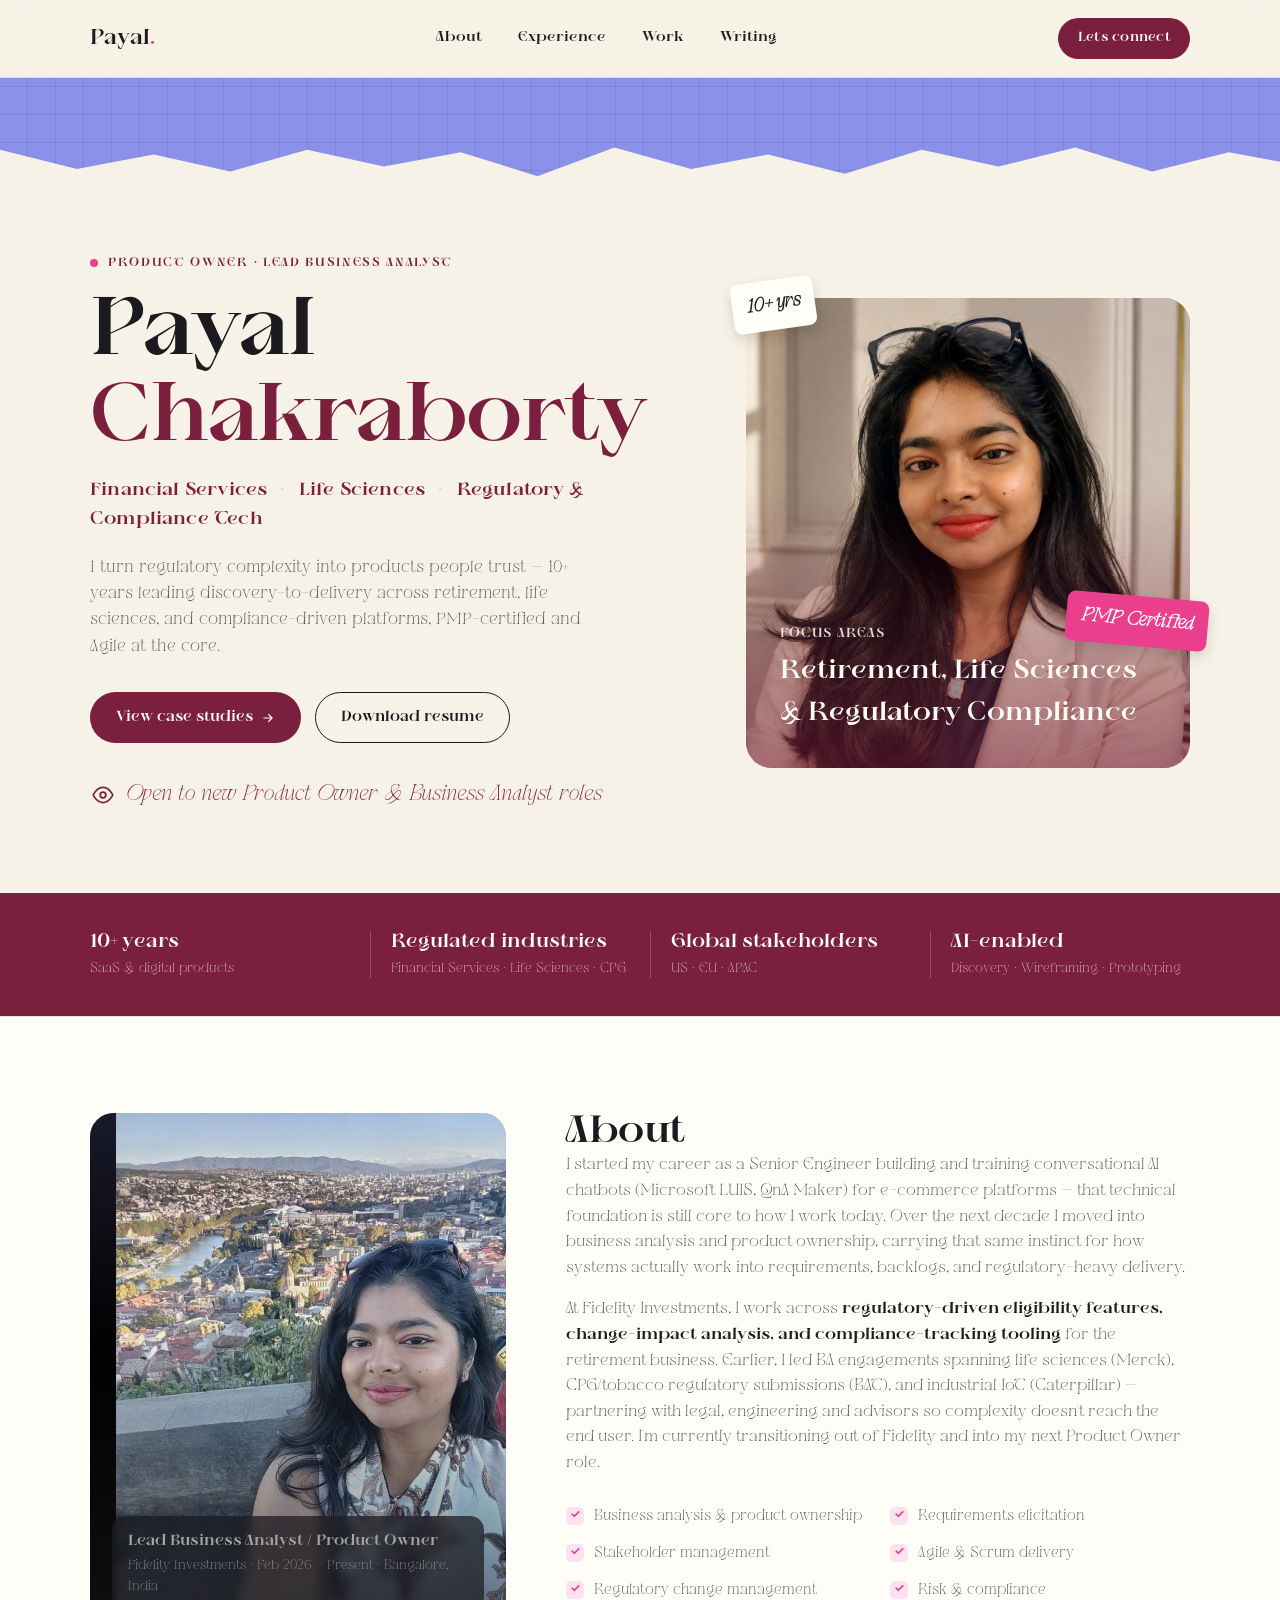
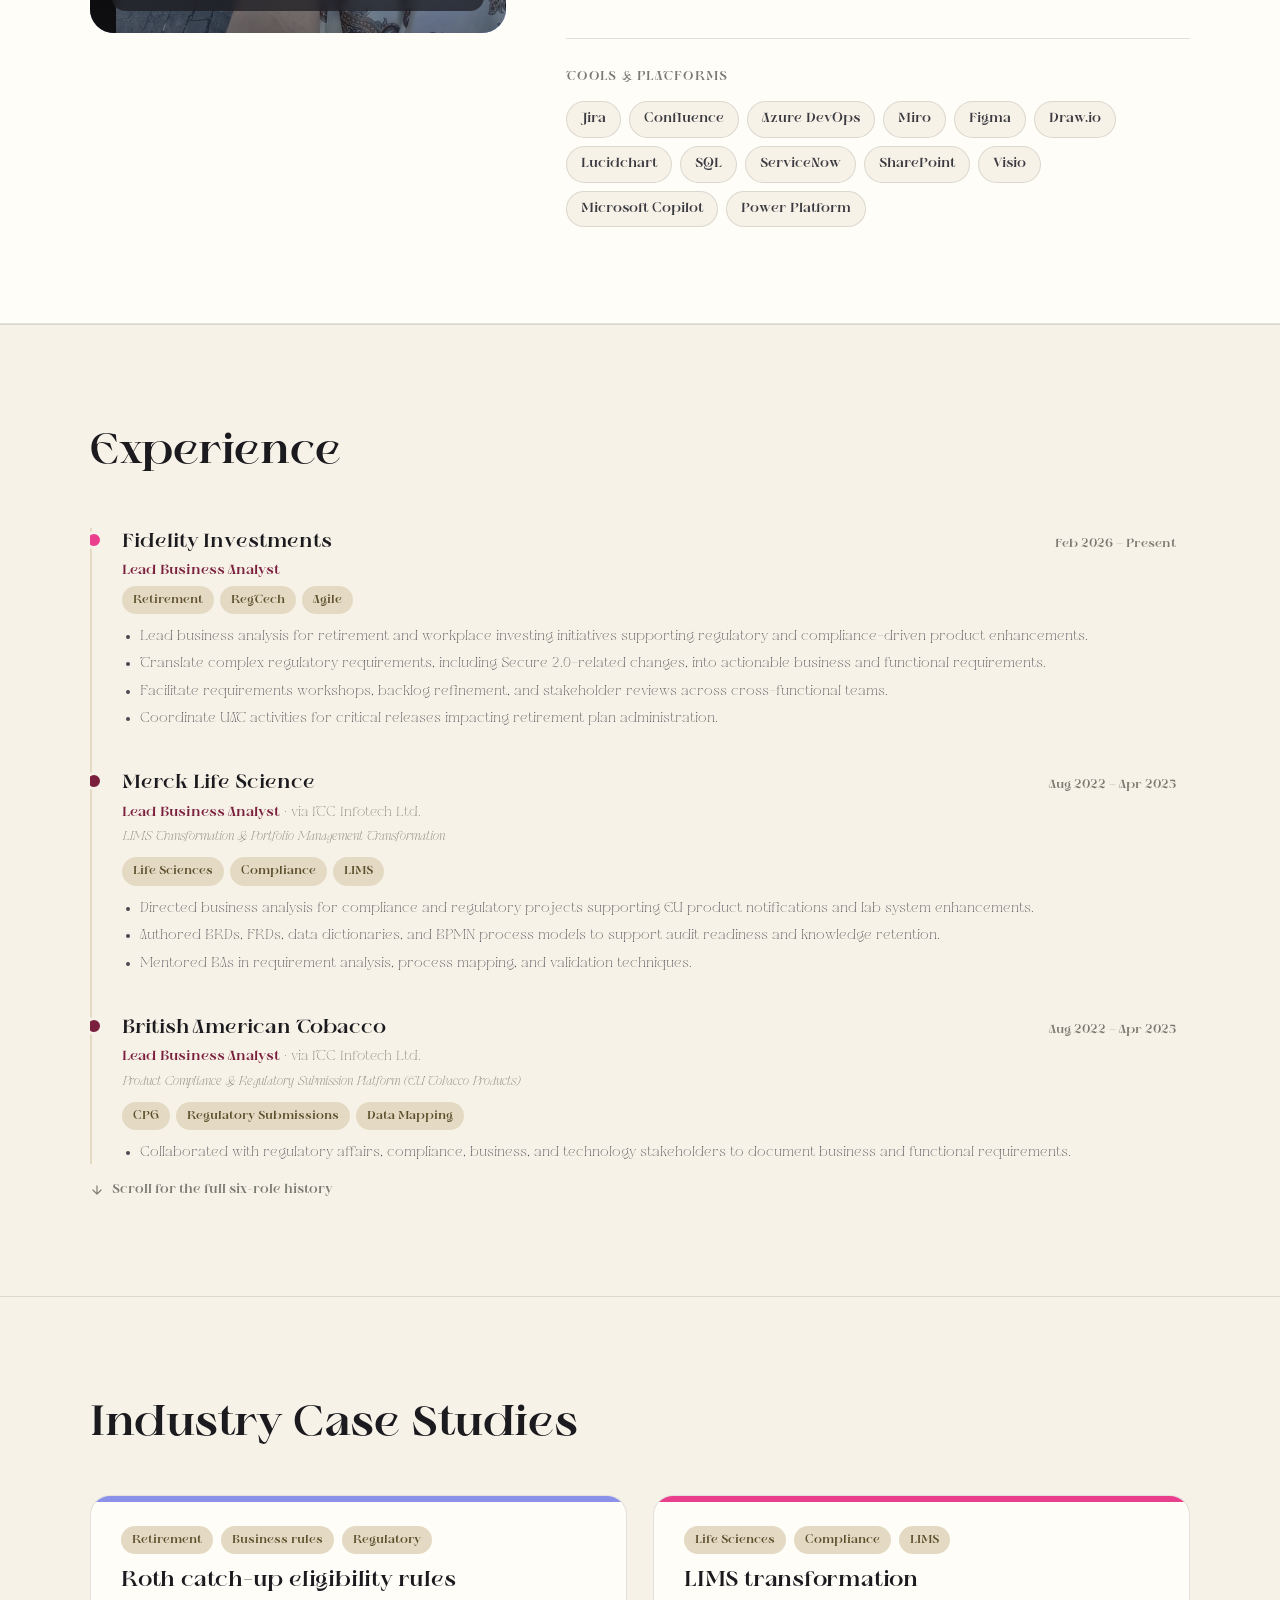
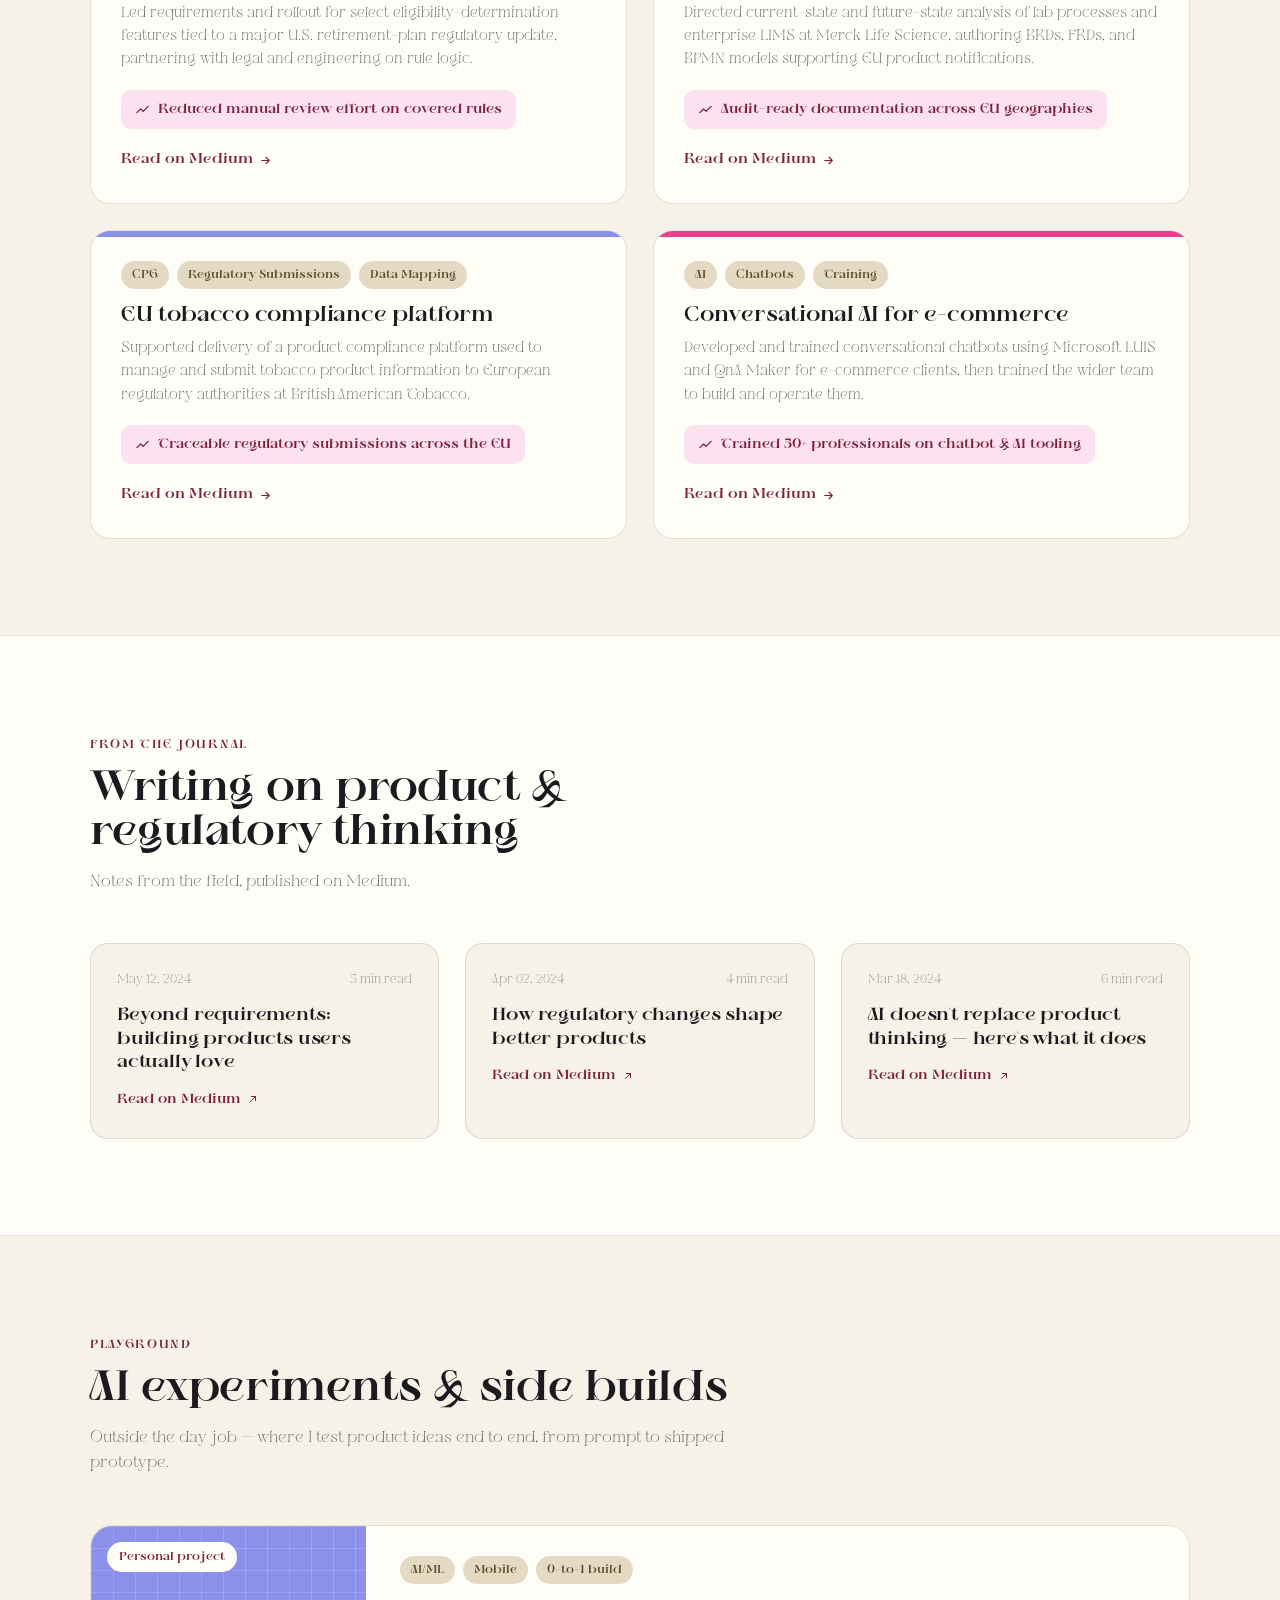
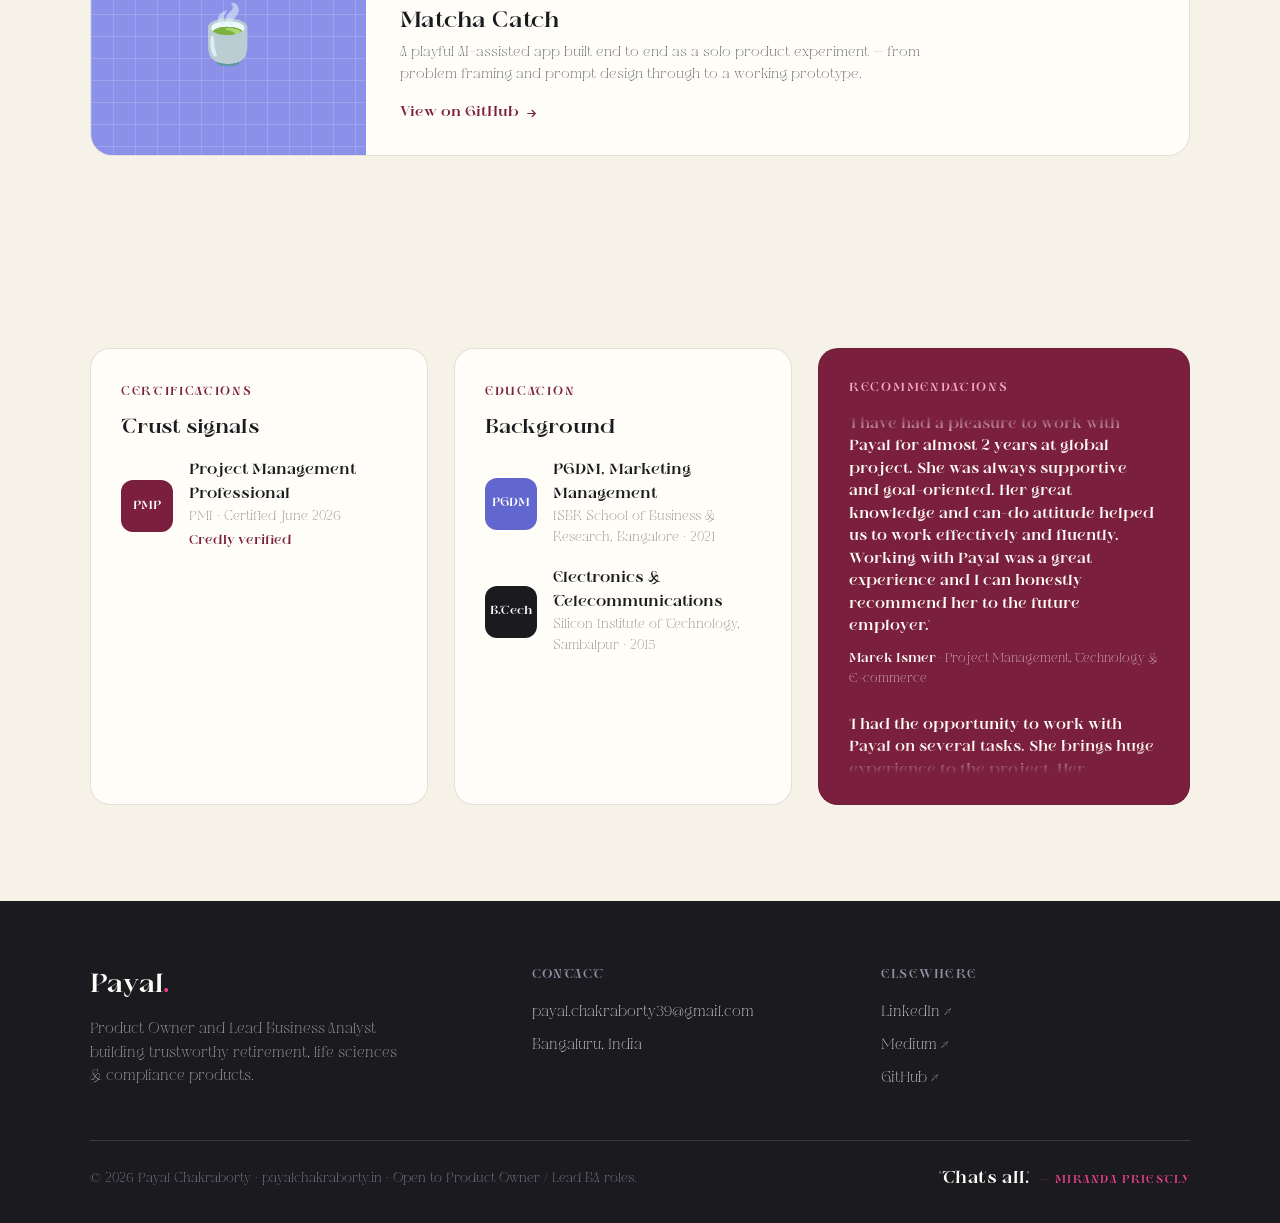
==== commit 9a82d23c: "Update index.html" ====
--- a/index.html
+++ b/index.html
@@ -431,7 +431,7 @@
     </div>
   </div>
 </section>
-  <section id="beyond">
+  <!--<section id="beyond">
   <div class="wrap">
     <div class="beyond-strip">
       <div class="beyond-copy">
@@ -445,7 +445,7 @@
       </div>
     </div>
   </div>
-</section>
+</section>*-->
 
 <footer id="connect">
   <div class="wrap">
--- a/css/style.css
+++ b/css/style.css
@@ -363,7 +363,19 @@
 }
 
 /* ---------- BEYOND STRIP ---------- */
---
+#beyond{padding:70px 0; background:var(--cream-2); border-top:1px solid var(--line);}
+.beyond-strip{
+  display:grid; grid-template-columns:1fr .8fr; gap:40px; align-items:center;
+}
+.beyond-copy h3{font-size:24px; margin:10px 0 12px;}
+.beyond-copy p{color:#4a4a50; font-size:14.5px; max-width:420px;}
+.beyond-photos{display:flex; gap:16px;}
+.beyond-photos img{
+  width:150px; height:150px; object-fit:cover; border-radius:16px;
+  border:4px solid var(--cream-2); box-shadow:0 6px 18px rgba(0,0,0,0.12);
+}
+.beyond-photos img:nth-child(1){transform:rotate(-4deg);}
+.beyond-photos img:nth-child(2){transform:rotate(3deg);}
 
 /* ---------- FOOTER ---------- */
 footer{
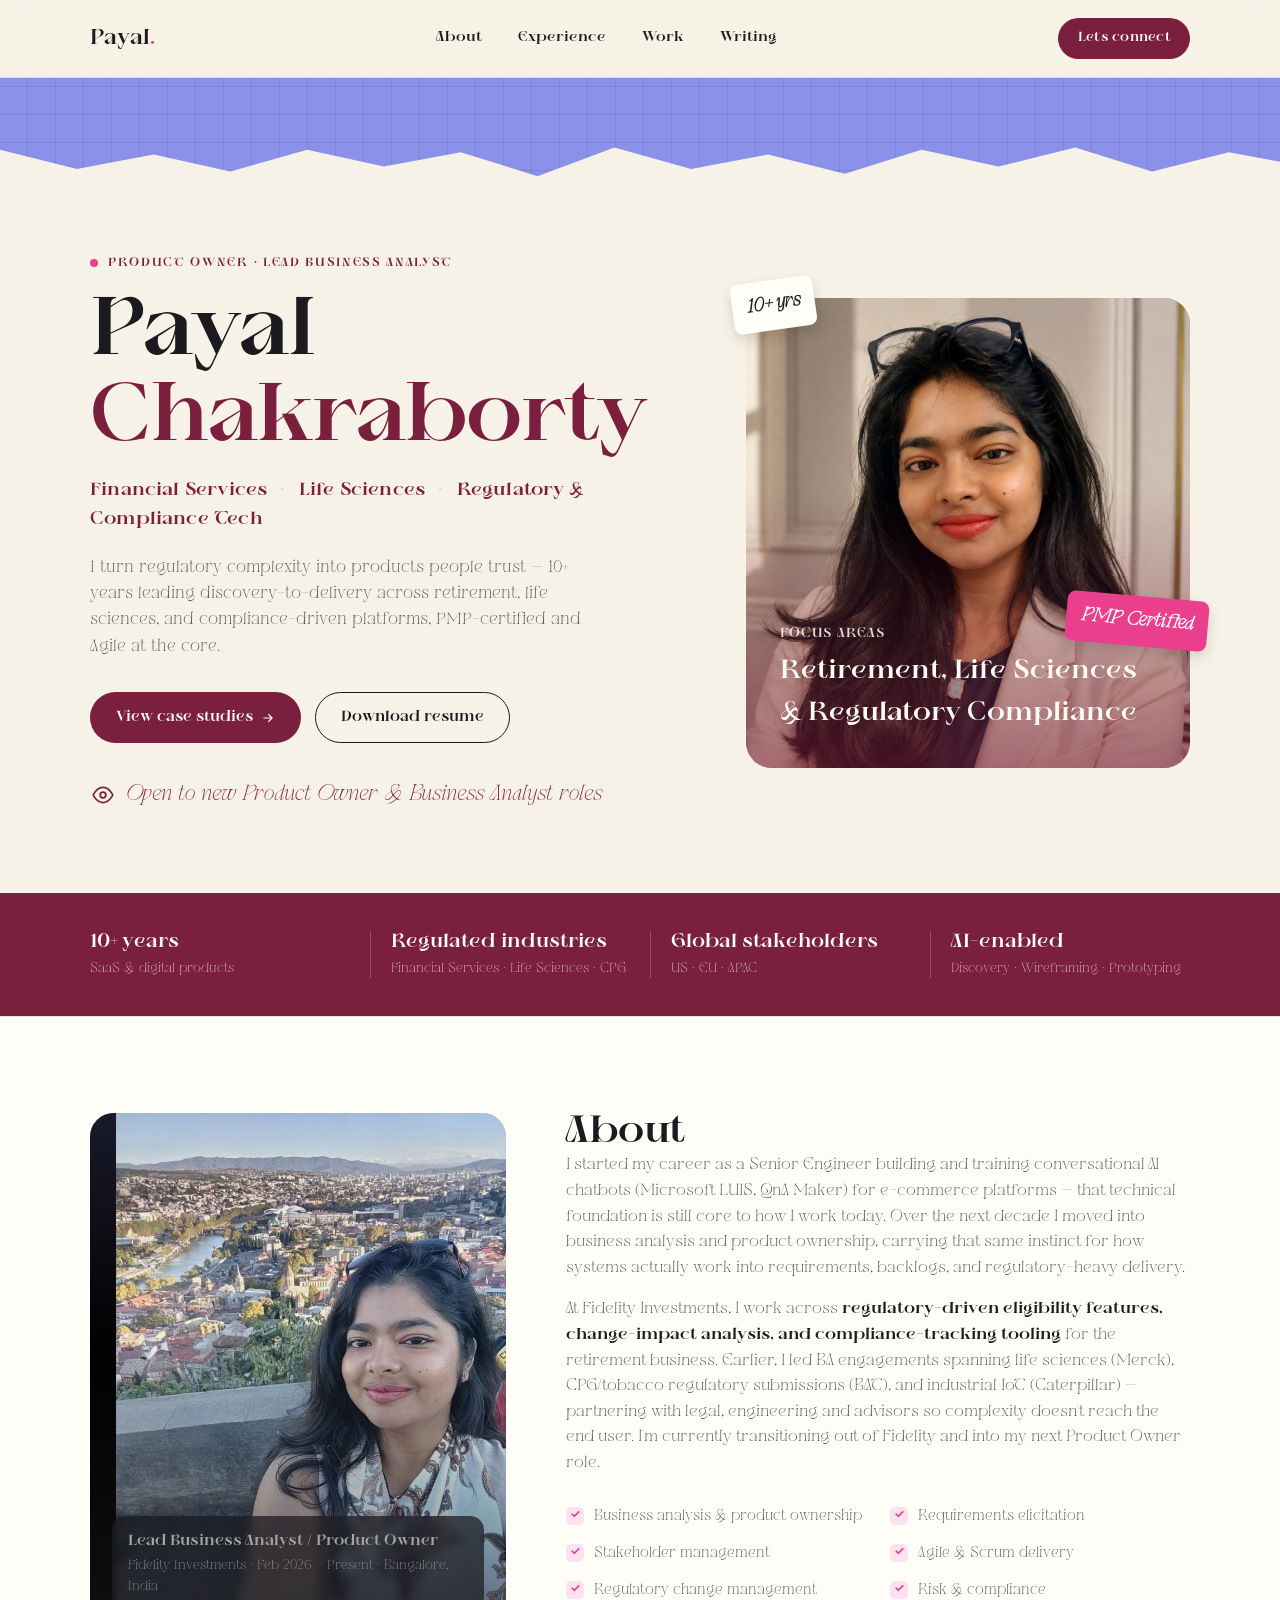
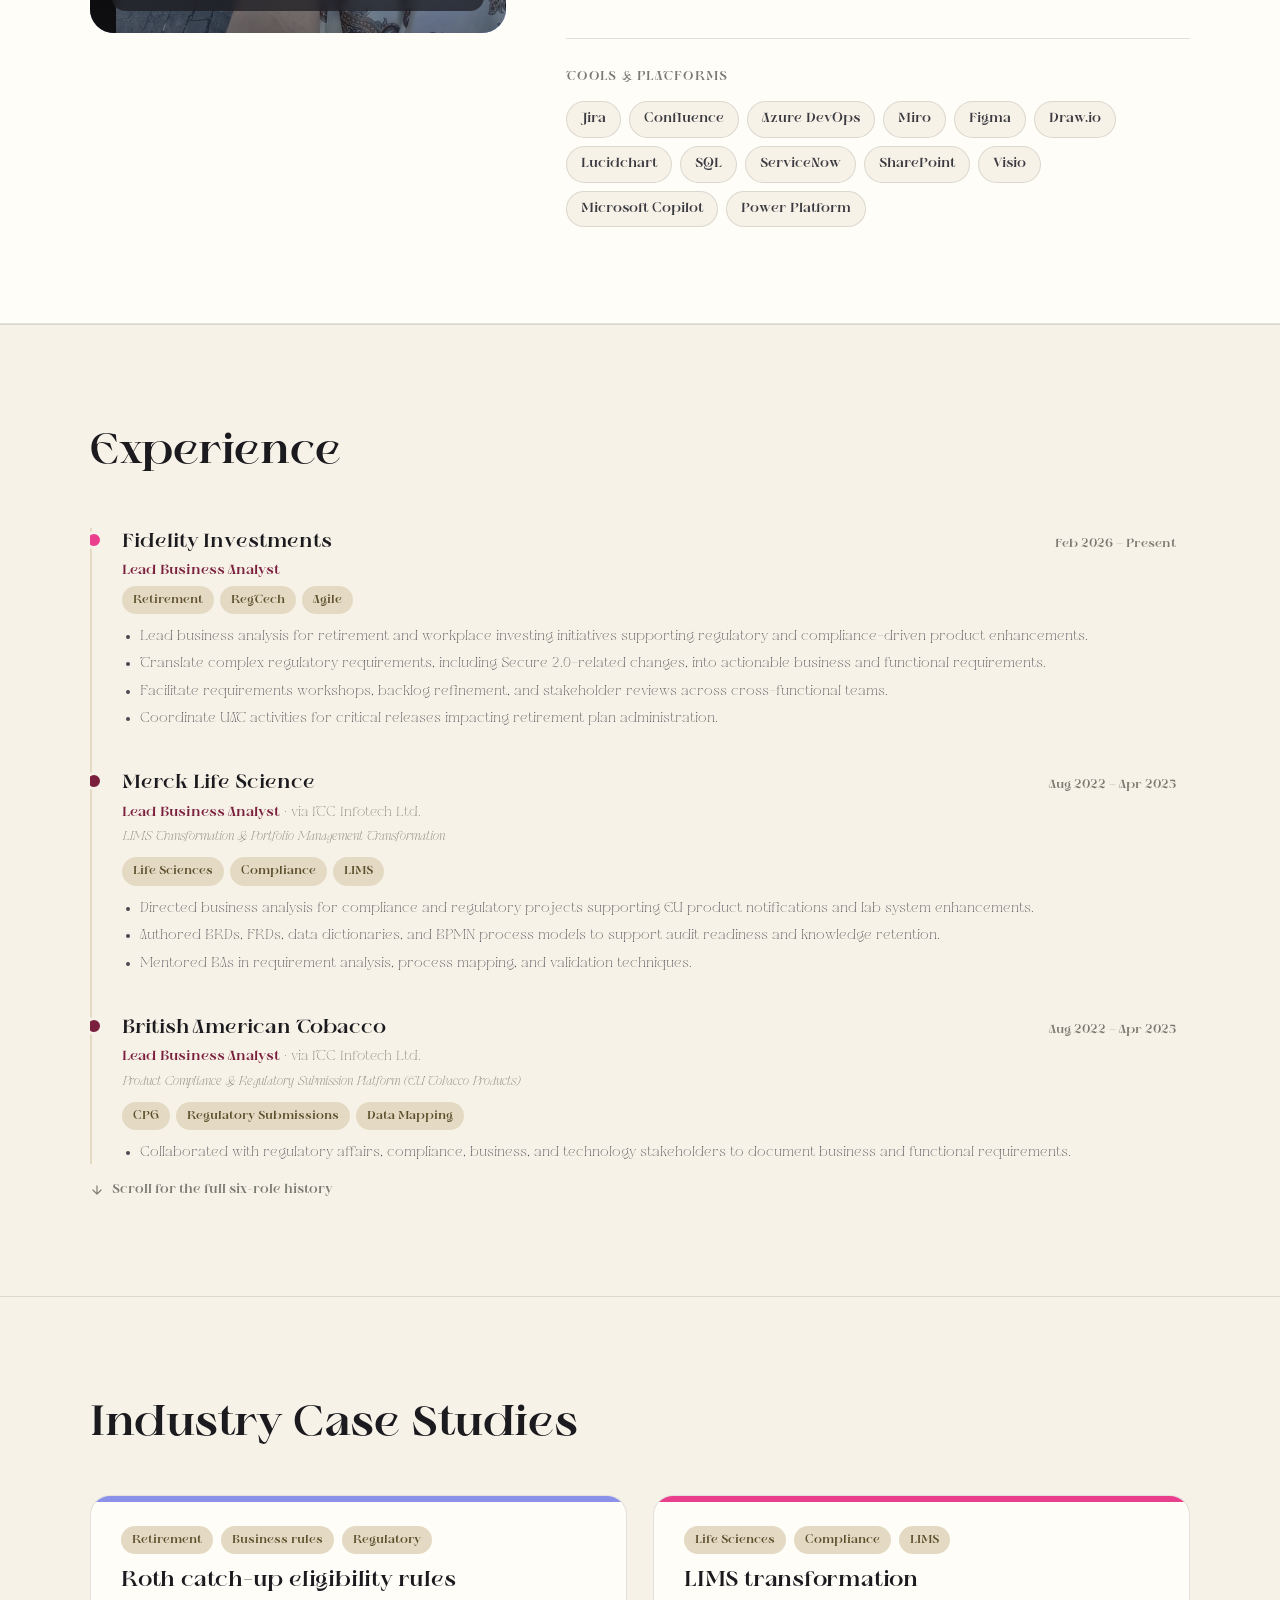
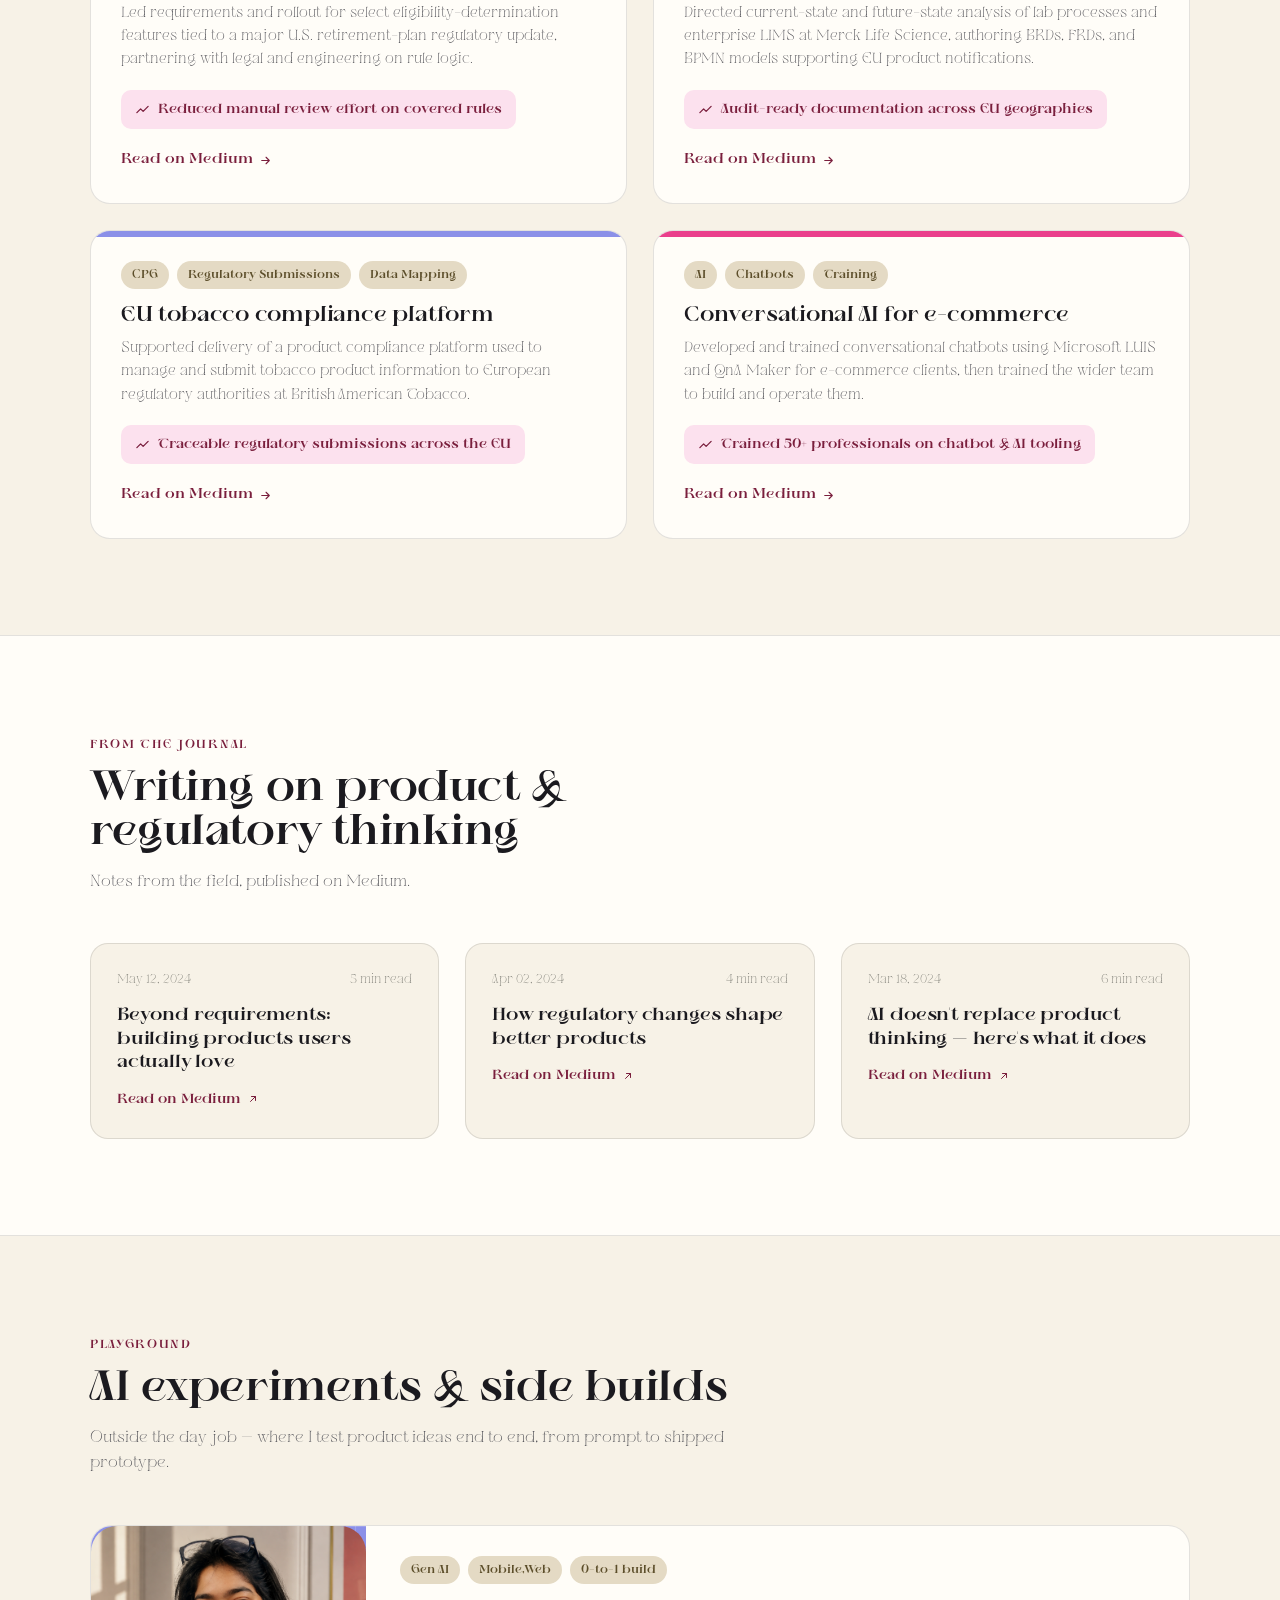
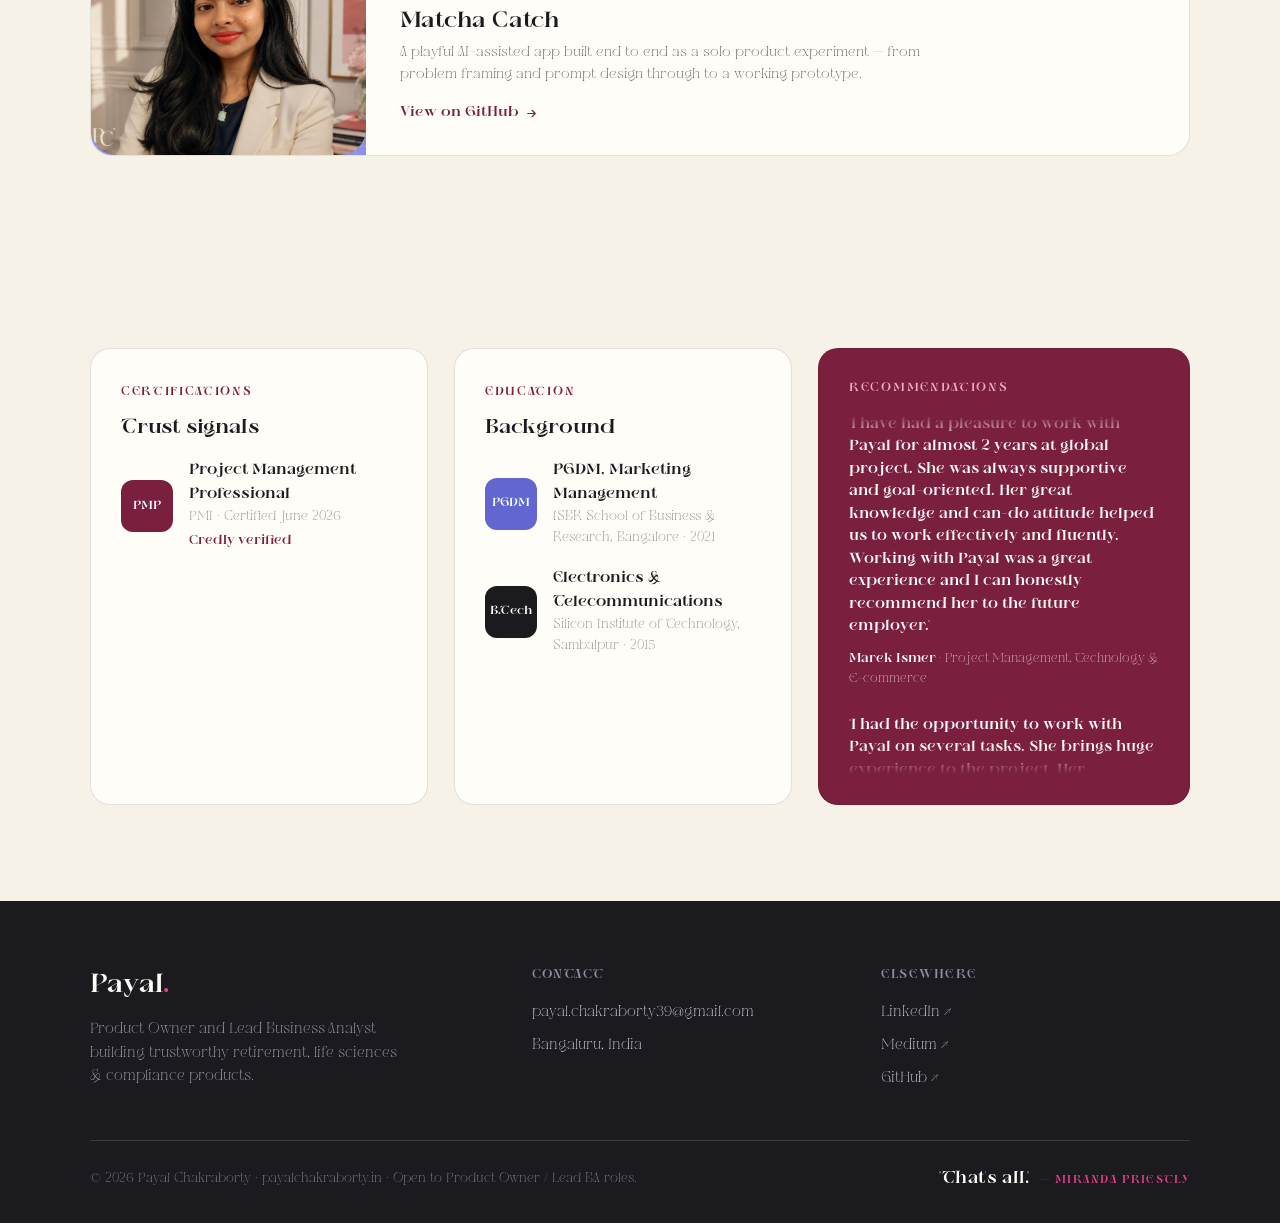
==== commit 49bad59e: "Update index.html" ====
--- a/index.html
+++ b/index.html
@@ -342,10 +342,10 @@
       <div class="playground-card">
         <div class="playground-visual">
           <div class="pg-badge">Personal project</div>
-          <div class="pg-emoji">🍵</div>
+          <div class="pg-emoji"><img class="hero-photo" src="images/hero.jpg" alt="Payal Chakraborty">🍵</div>
         </div>
         <div class="playground-copy">
-          <div class="work-tags"><span class="tag">AI/ML</span><span class="tag">Mobile</span><span class="tag">0-to-1 build</span></div>
+          <div class="work-tags"><span class="tag">Gen AI</span><span class="tag">Mobile,Web</span><span class="tag">0-to-1 build</span></div>
           <h3>Matcha Catch</h3>
           <p>A playful AI-assisted app built end to end as a solo product experiment — from problem framing and prompt design through to a working prototype.</p>
           <a href="https://matcha-catch-arcade-pyoz.bolt.host" class="work-link" target="_blank" rel="noopener">View on GitHub
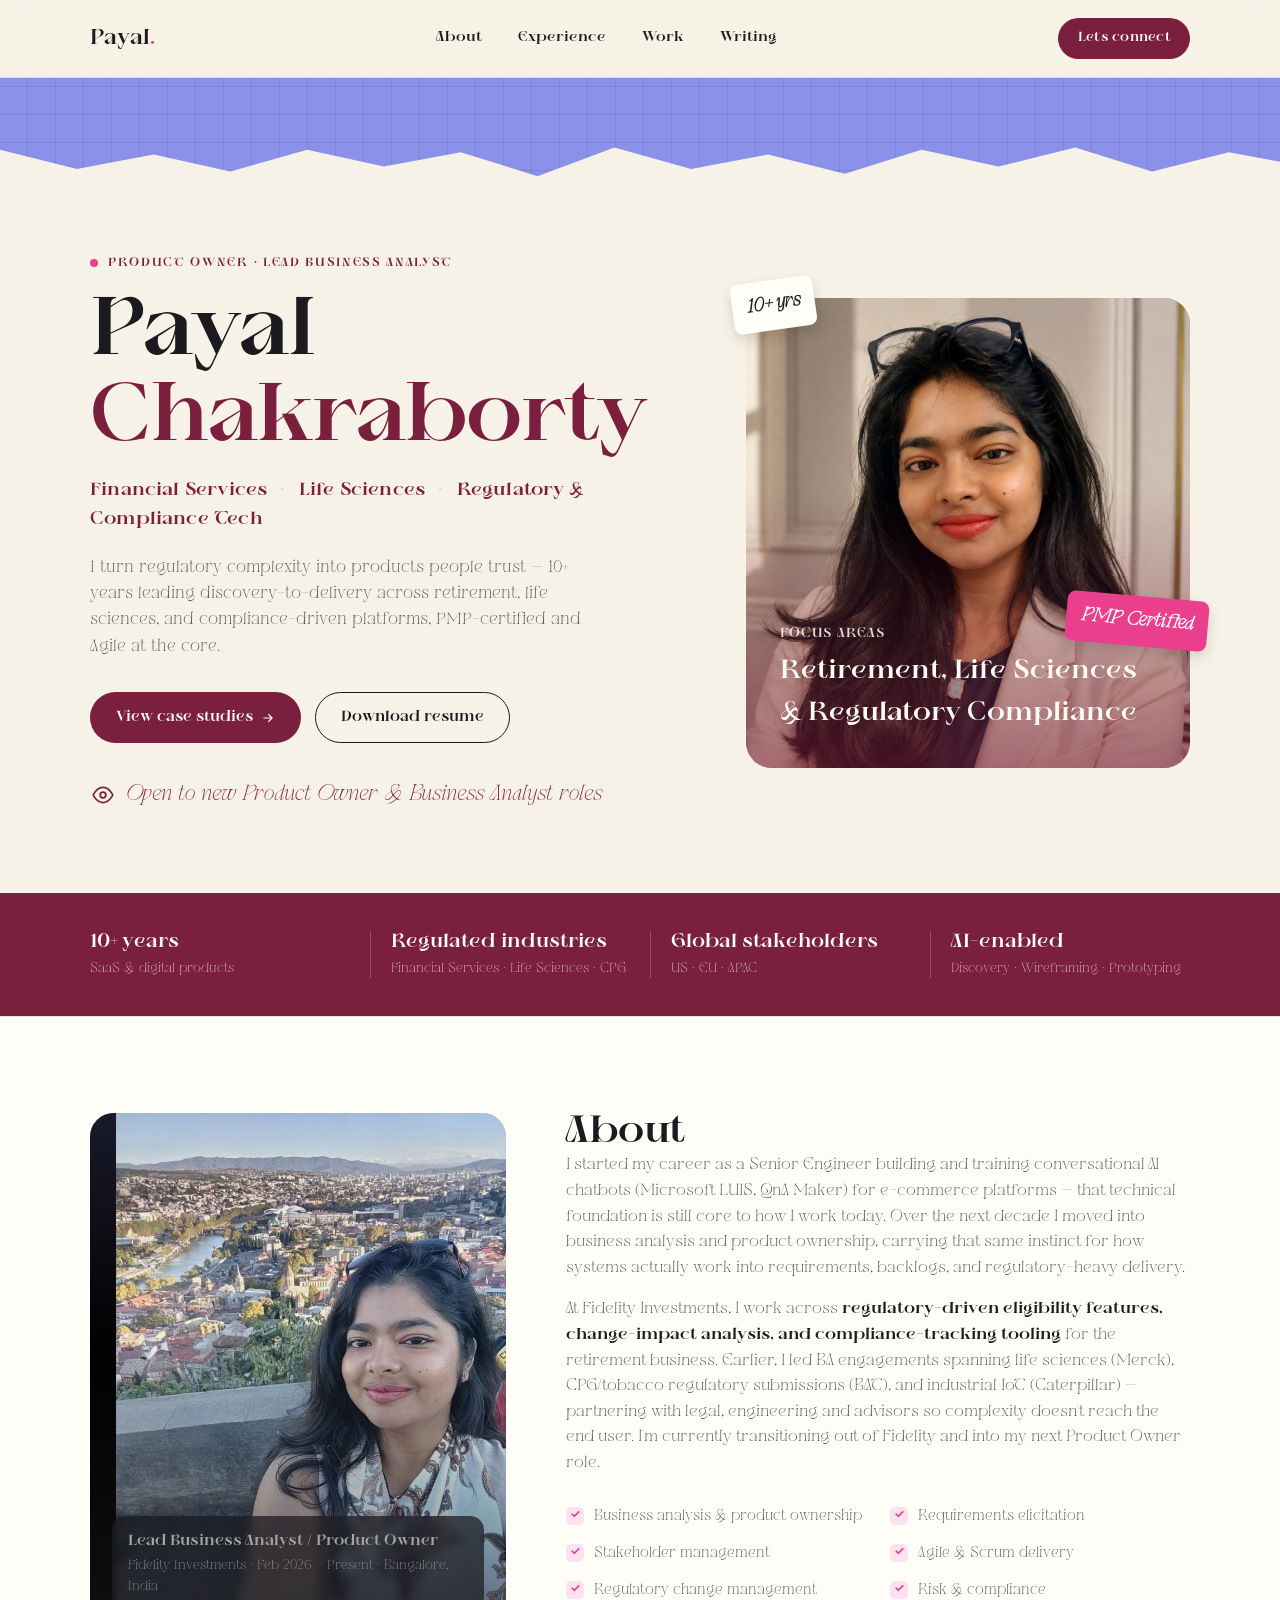
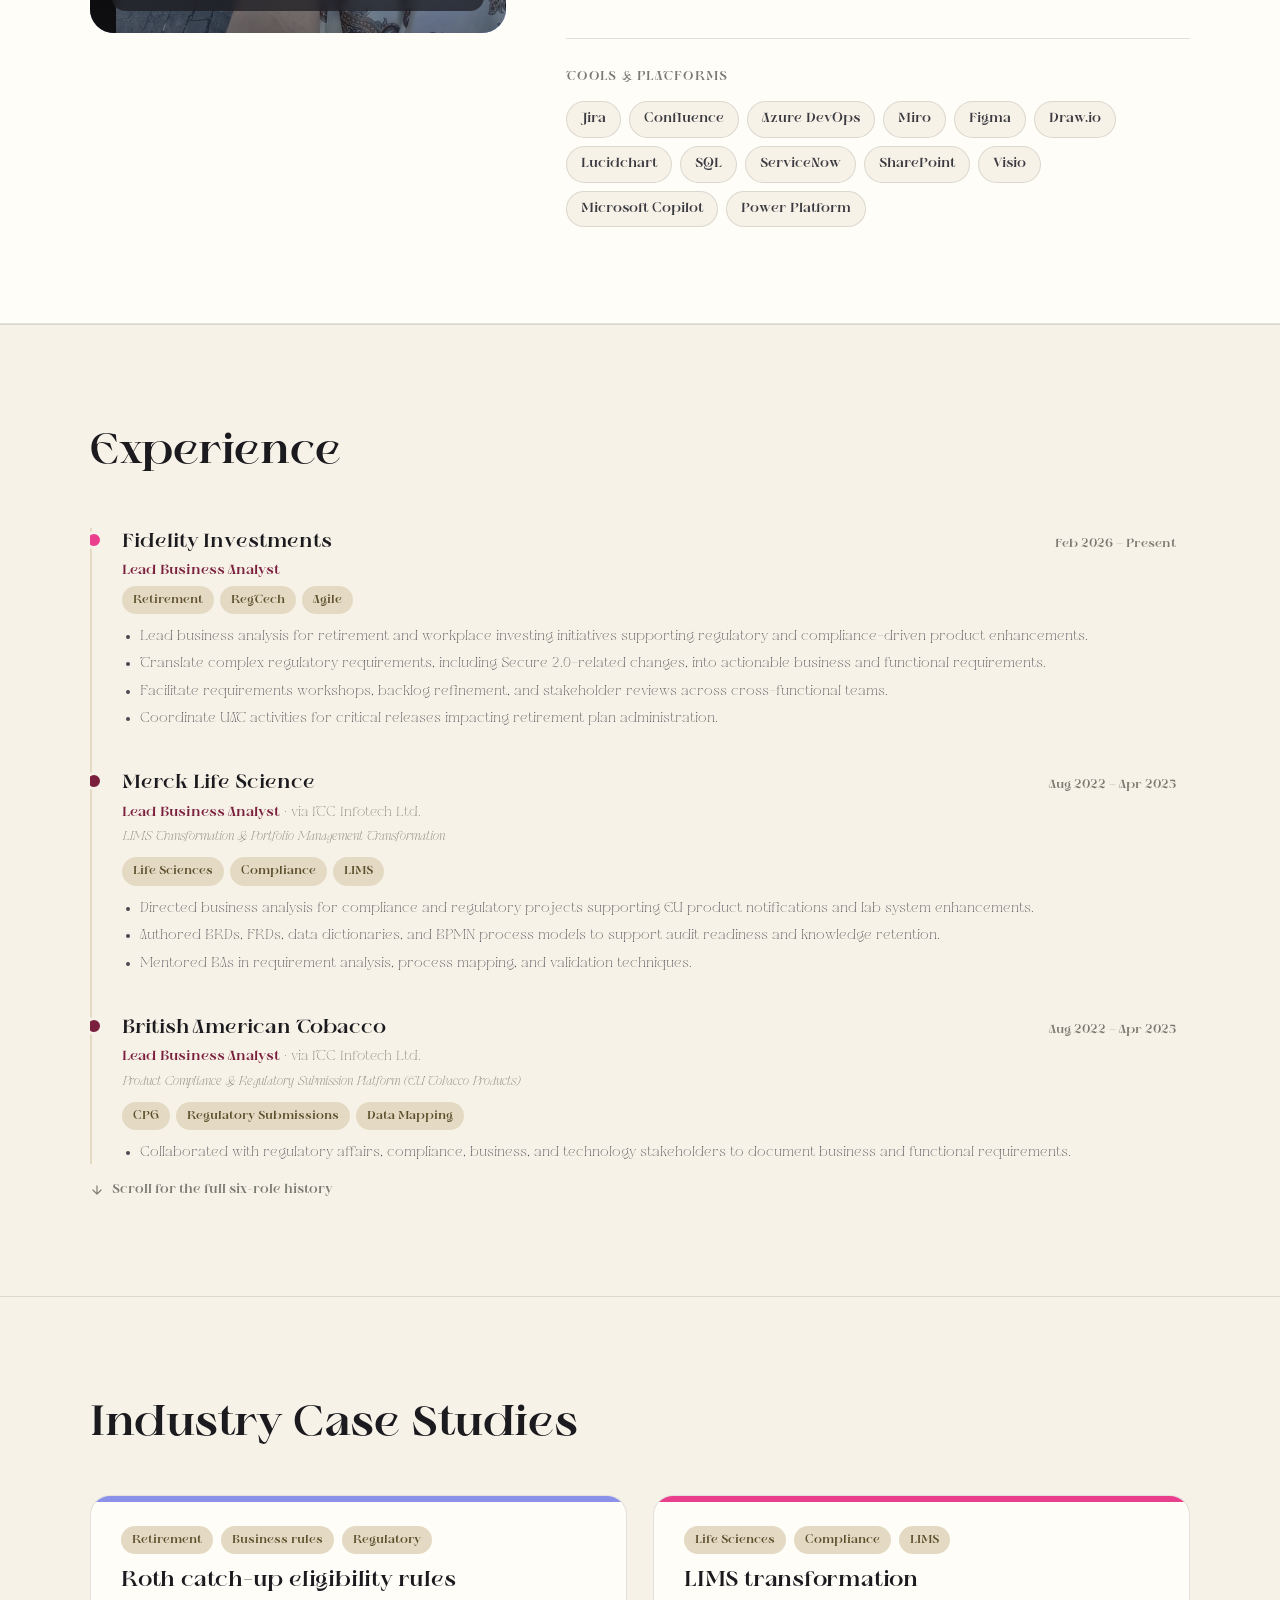
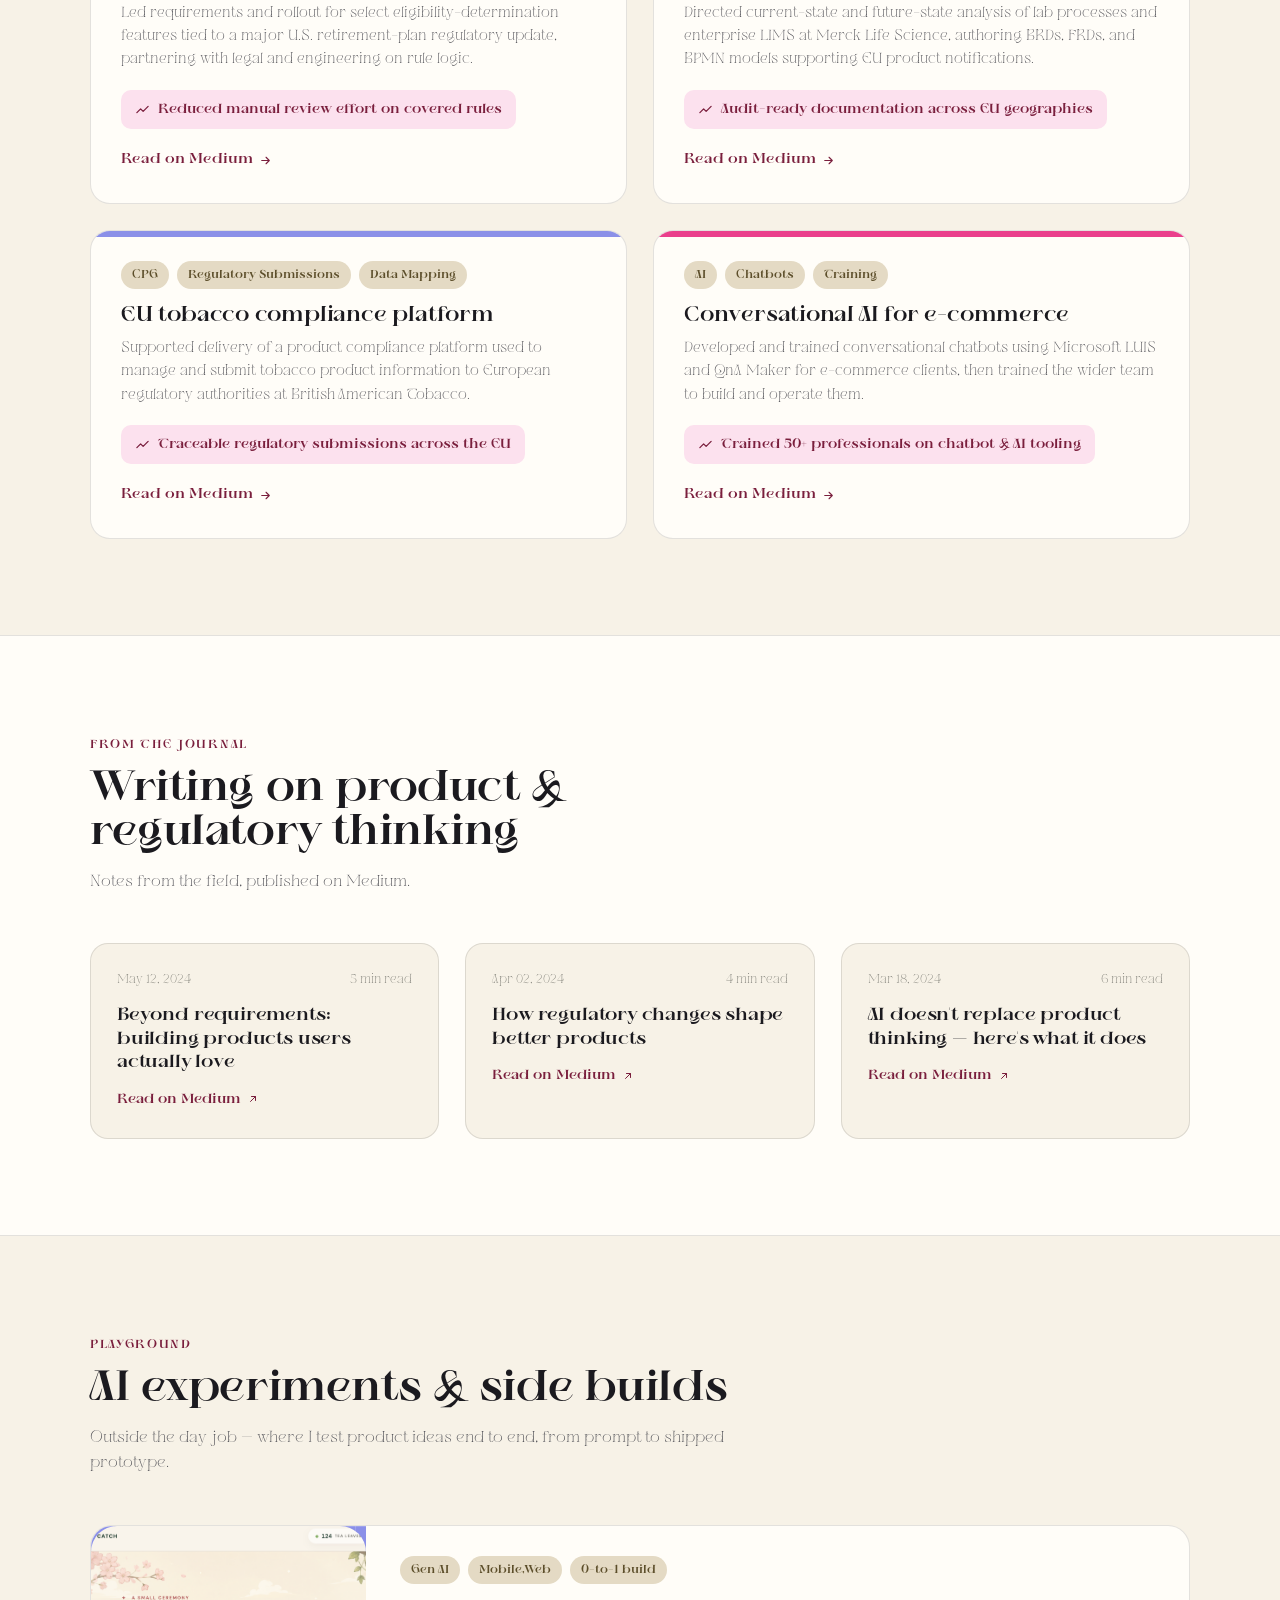
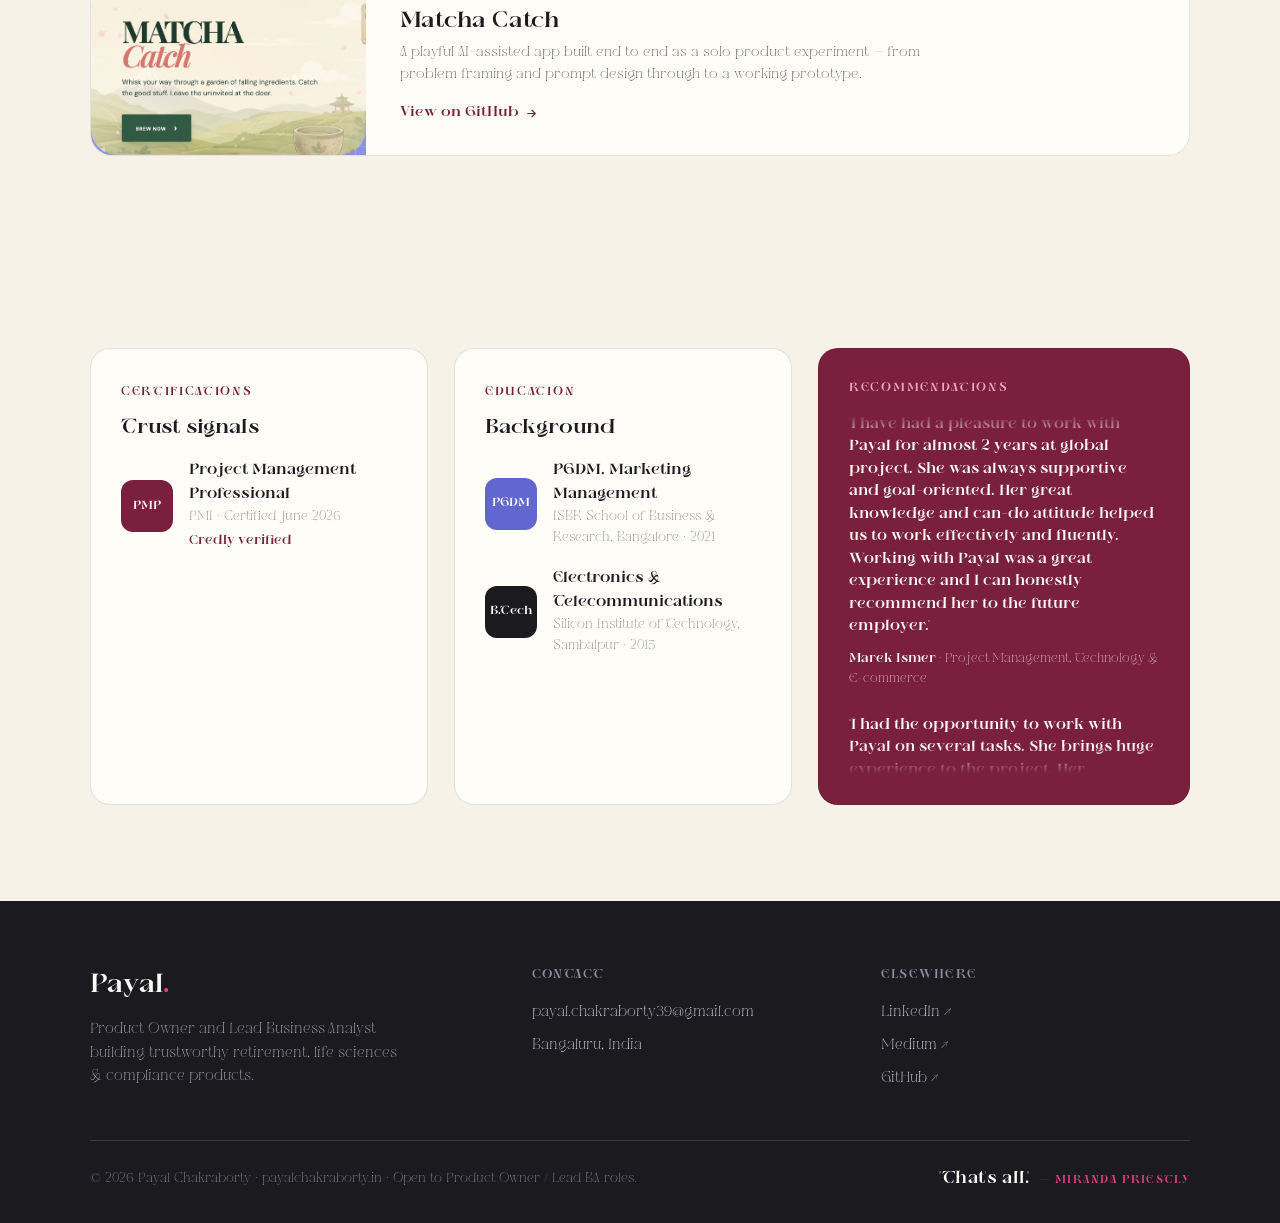
==== commit 76fee50a: "Update index.html" ====
--- a/index.html
+++ b/index.html
@@ -342,7 +342,7 @@
       <div class="playground-card">
         <div class="playground-visual">
           <div class="pg-badge">Personal project</div>
-          <div class="pg-emoji"><img class="hero-photo" src="images/hero.jpg" alt="Payal Chakraborty">🍵</div>
+          <div class="pg-emoji"><img class="hero-photo" src="images/matchacatchgame.png" alt="matchacatch"></div>
         </div>
         <div class="playground-copy">
           <div class="work-tags"><span class="tag">Gen AI</span><span class="tag">Mobile,Web</span><span class="tag">0-to-1 build</span></div>
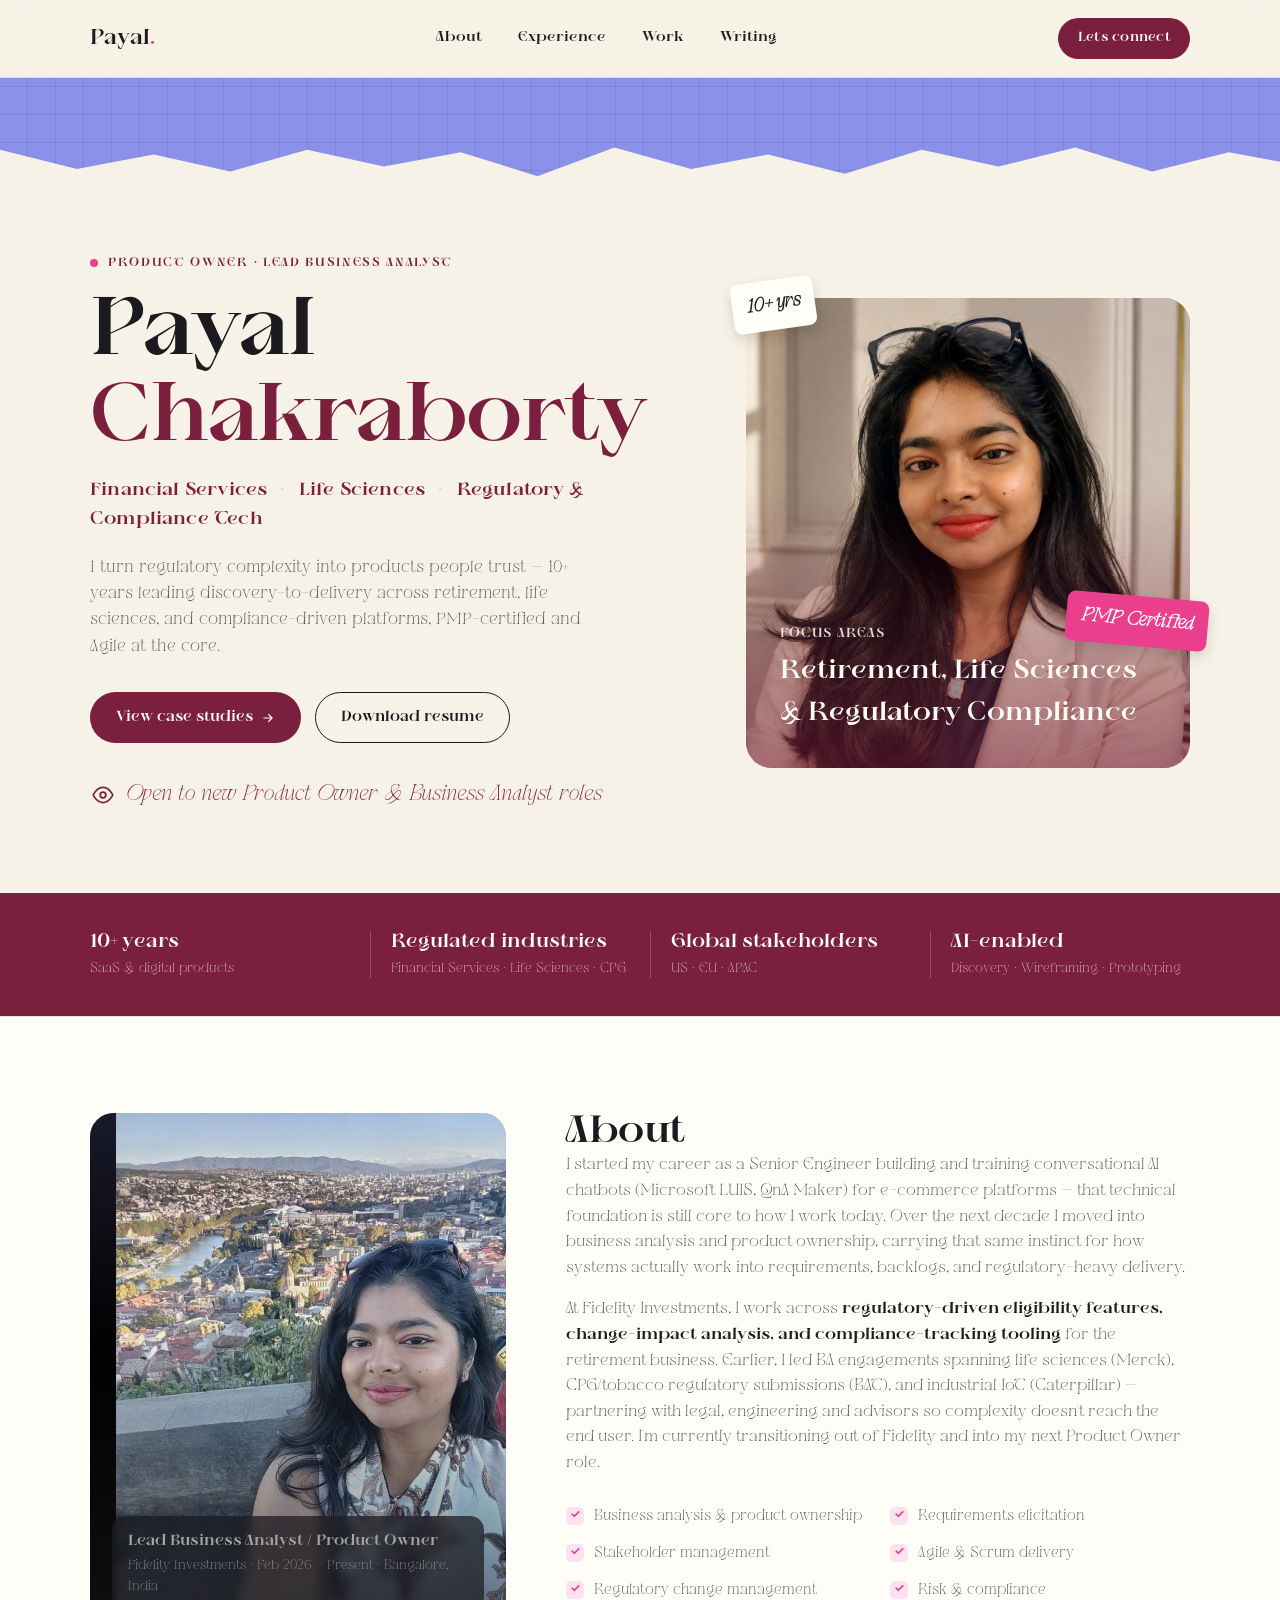
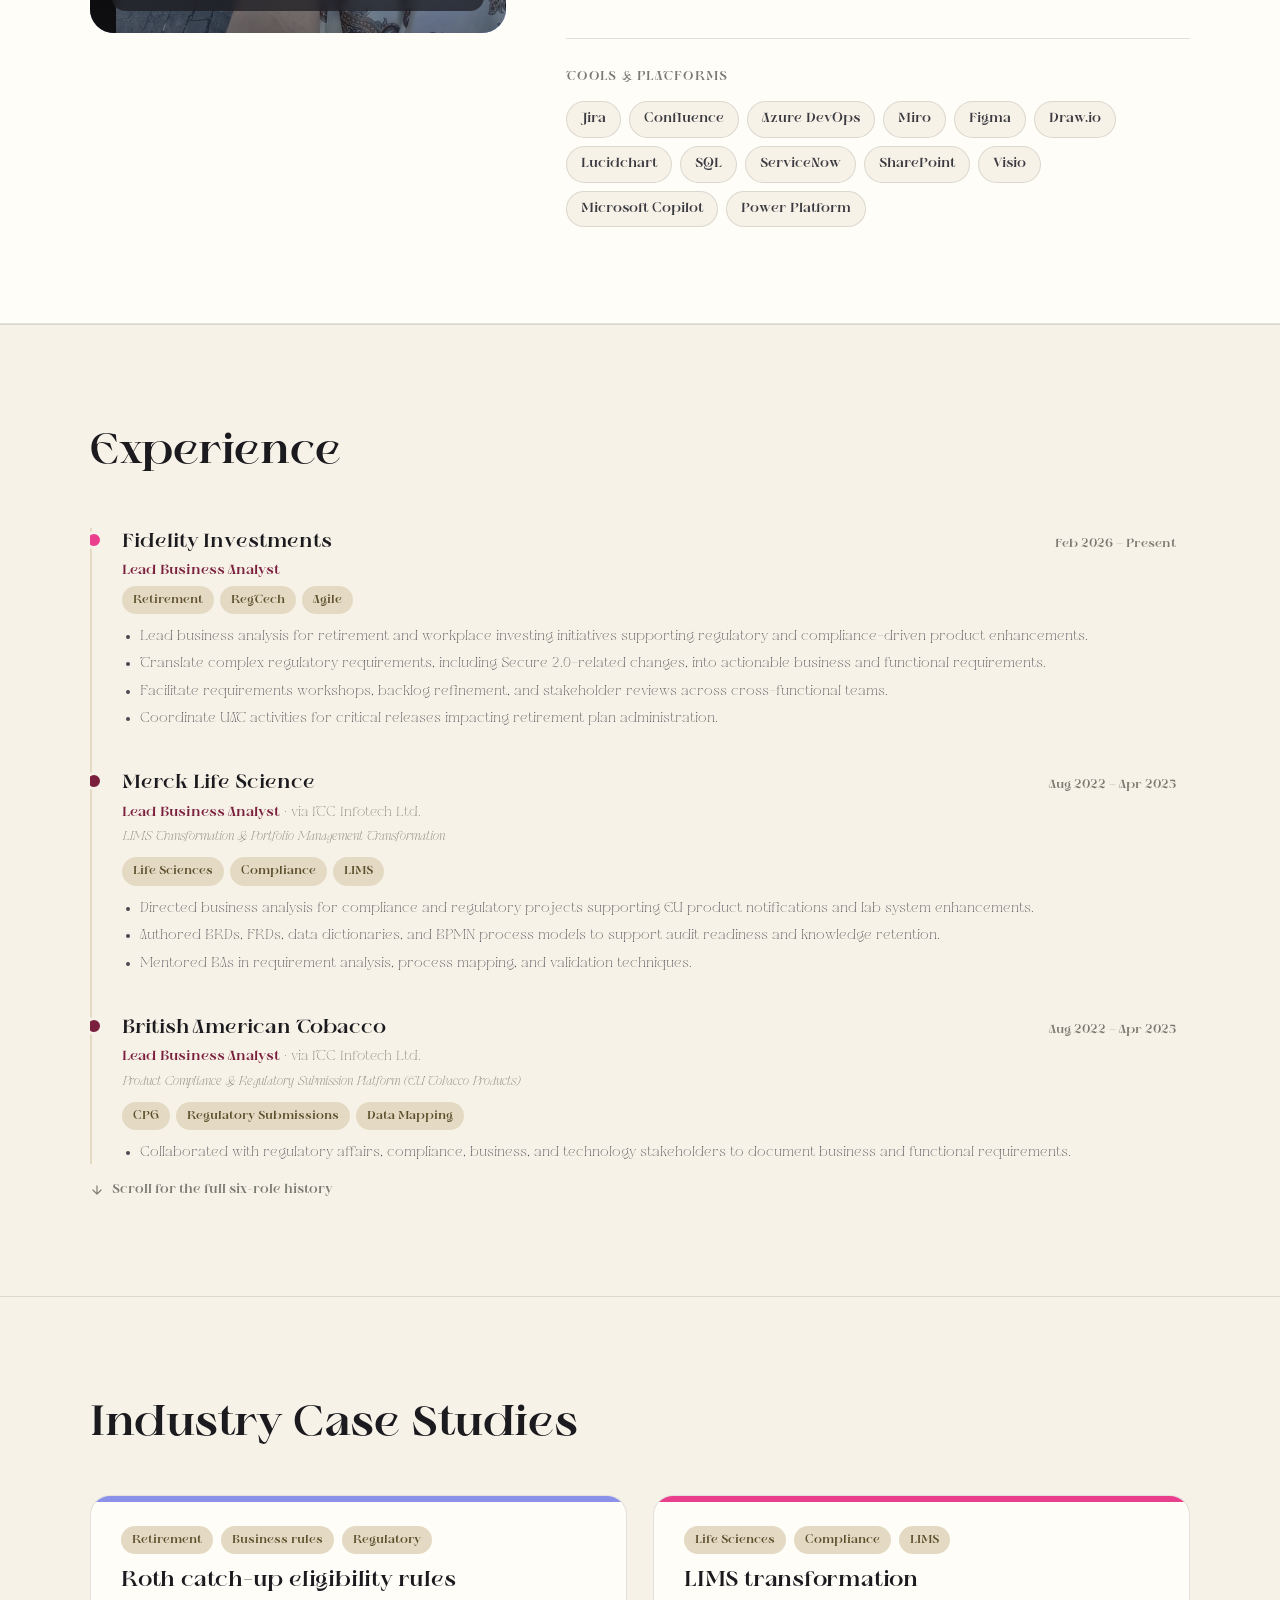
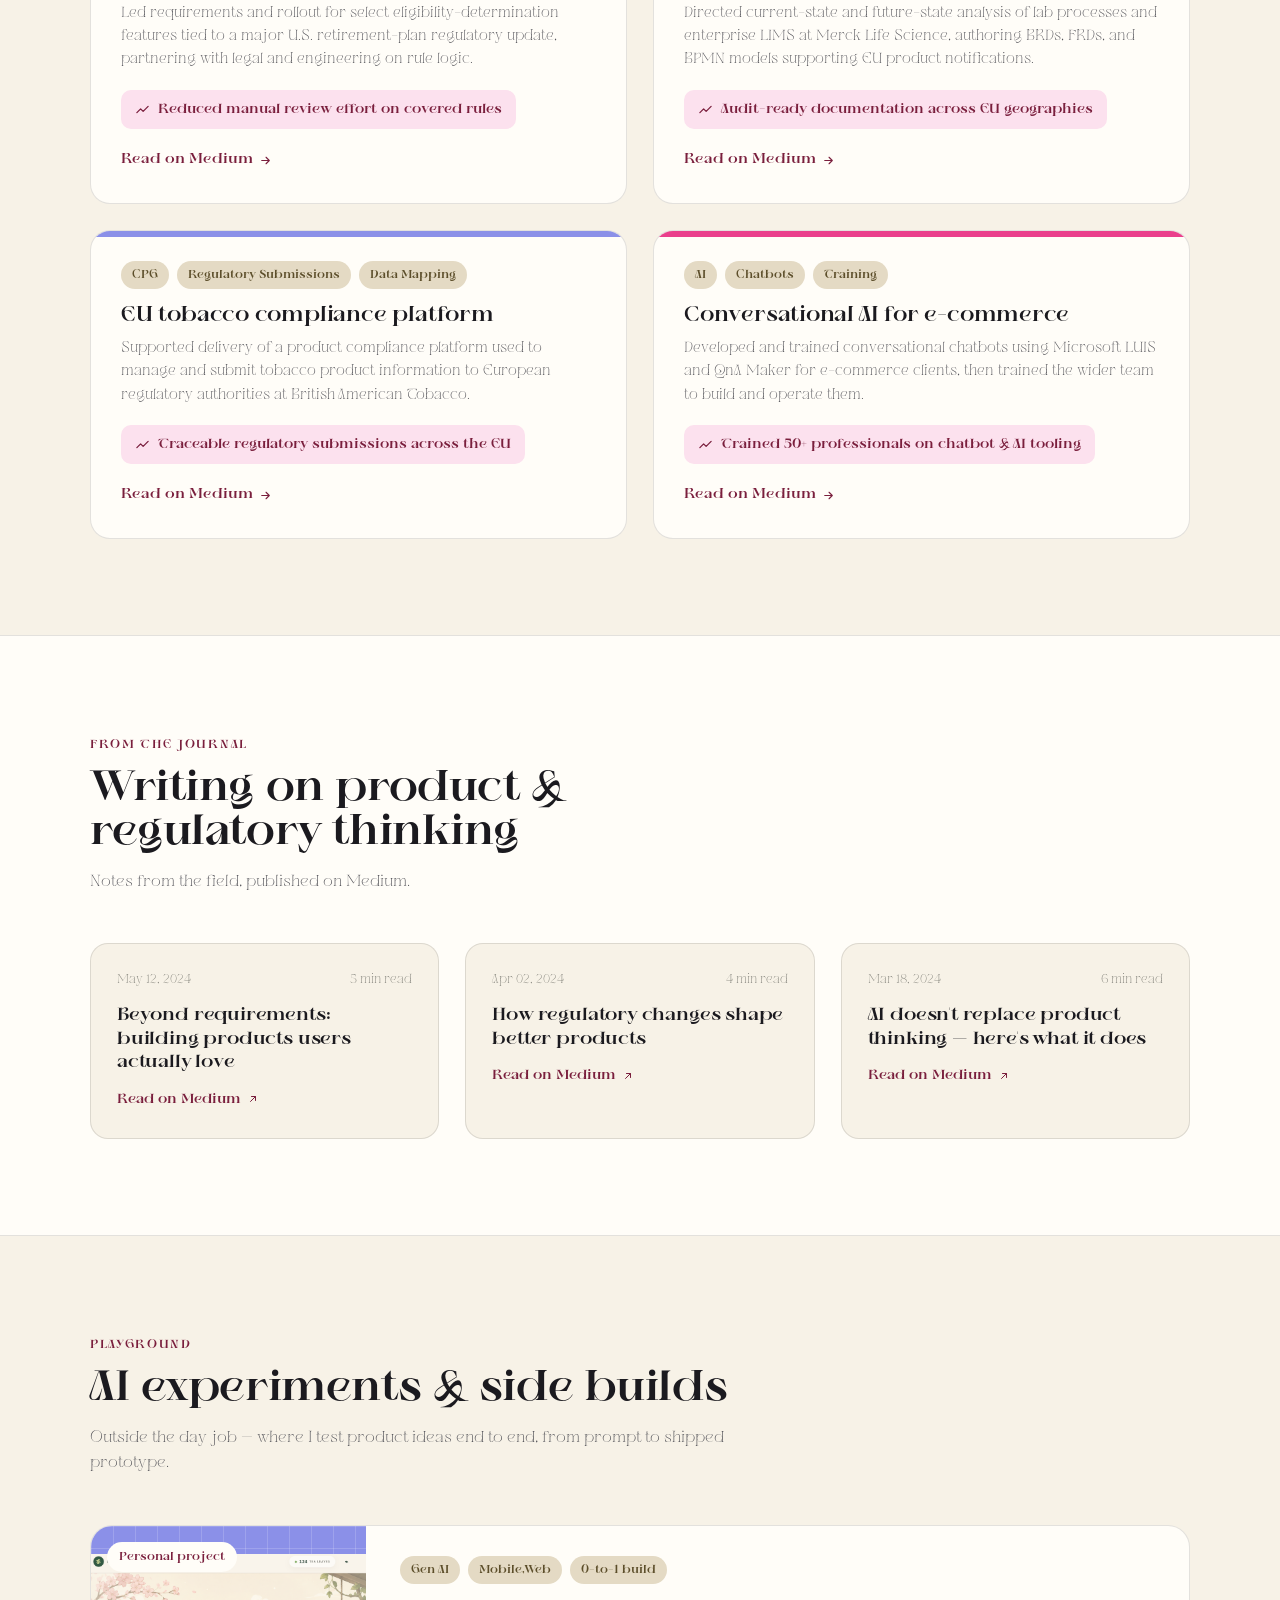
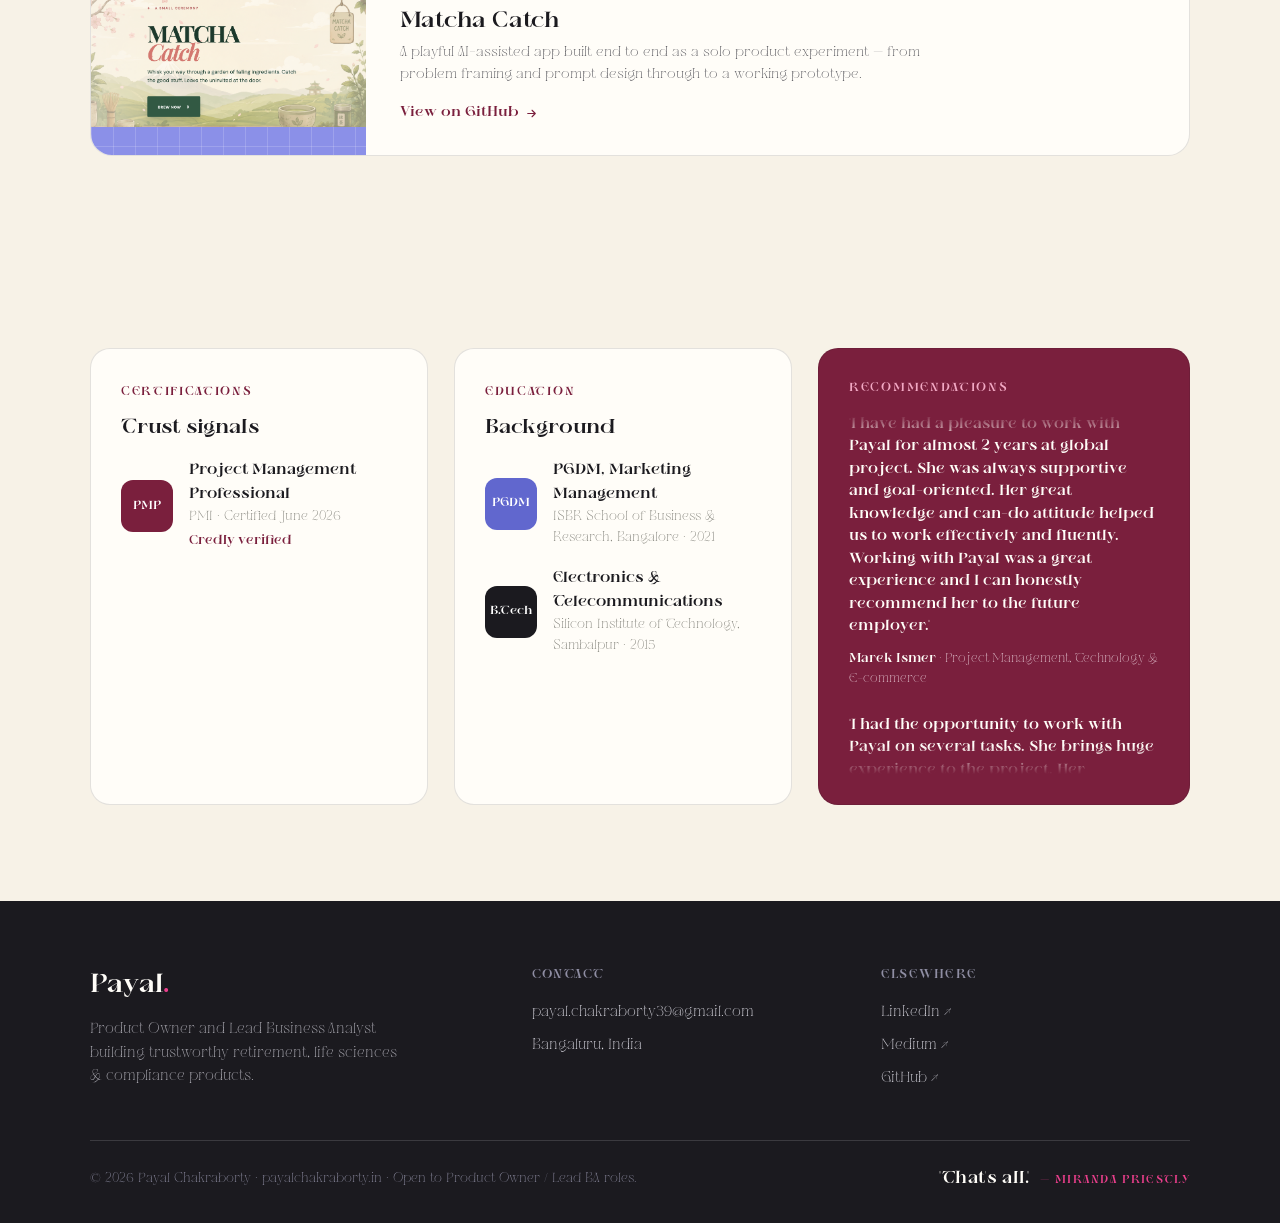
==== commit 6c380ce1: "Update index.html" ====
--- a/index.html
+++ b/index.html
@@ -342,7 +342,7 @@
       <div class="playground-card">
         <div class="playground-visual">
           <div class="pg-badge">Personal project</div>
-          <div class="pg-emoji"><img class="hero-photo" src="images/matchacatchgame.png" alt="matchacatch"></div>
+          <div class="pg-emoji"><img src="images/matchacatchgame.png" alt="matchacatch"></div>
         </div>
         <div class="playground-copy">
           <div class="work-tags"><span class="tag">Gen AI</span><span class="tag">Mobile,Web</span><span class="tag">0-to-1 build</span></div>
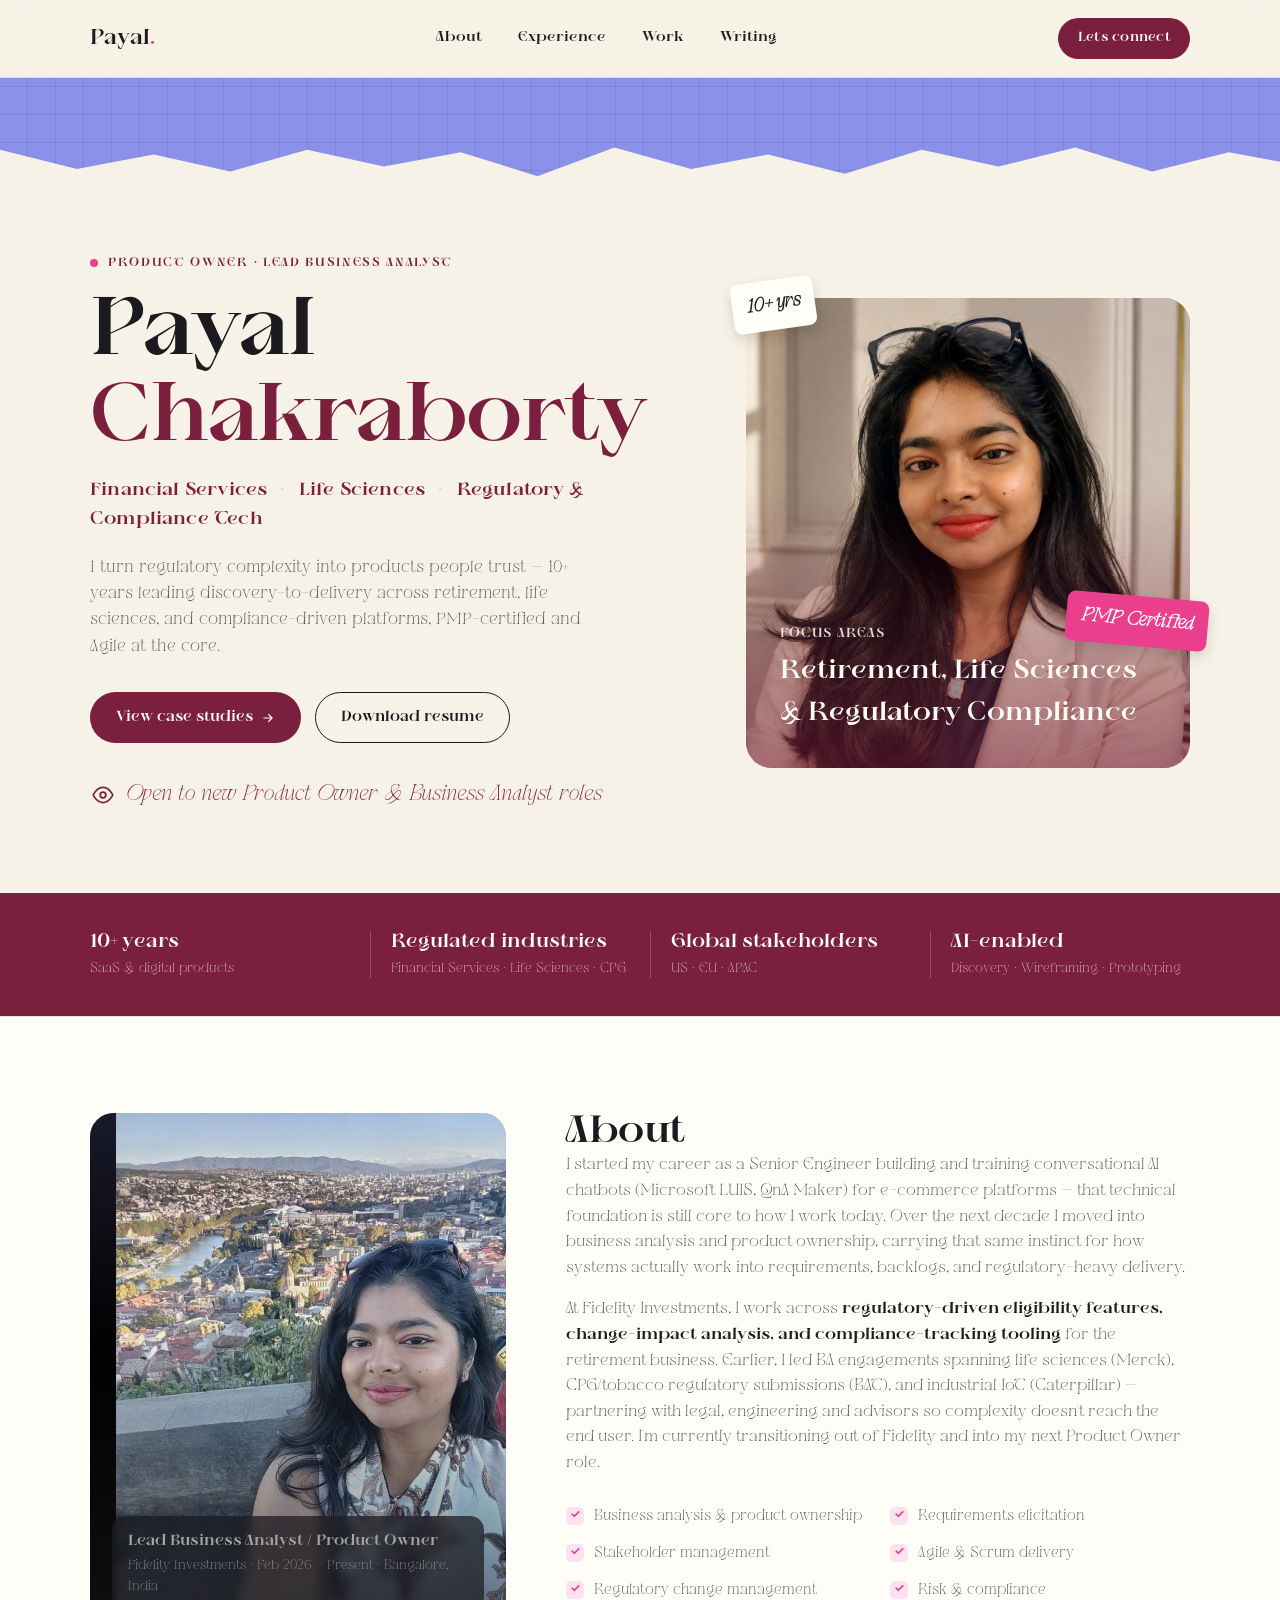
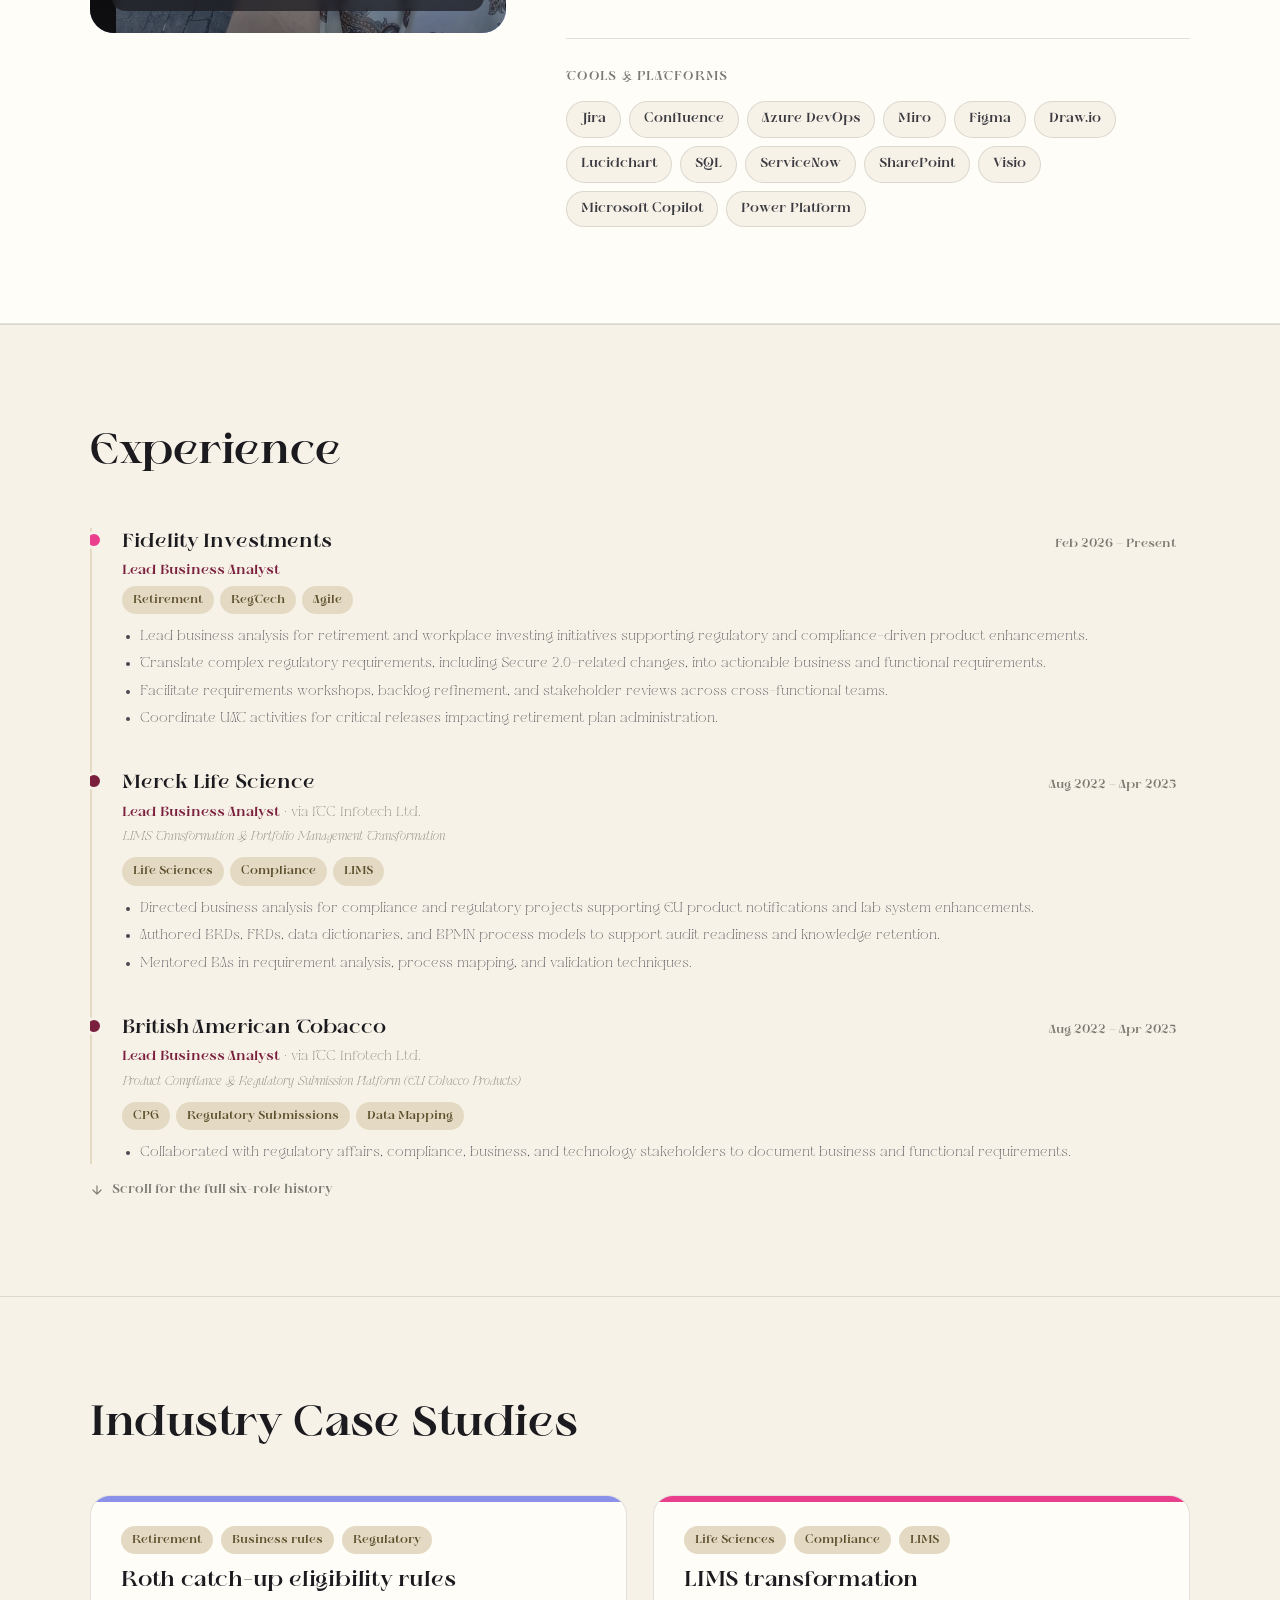
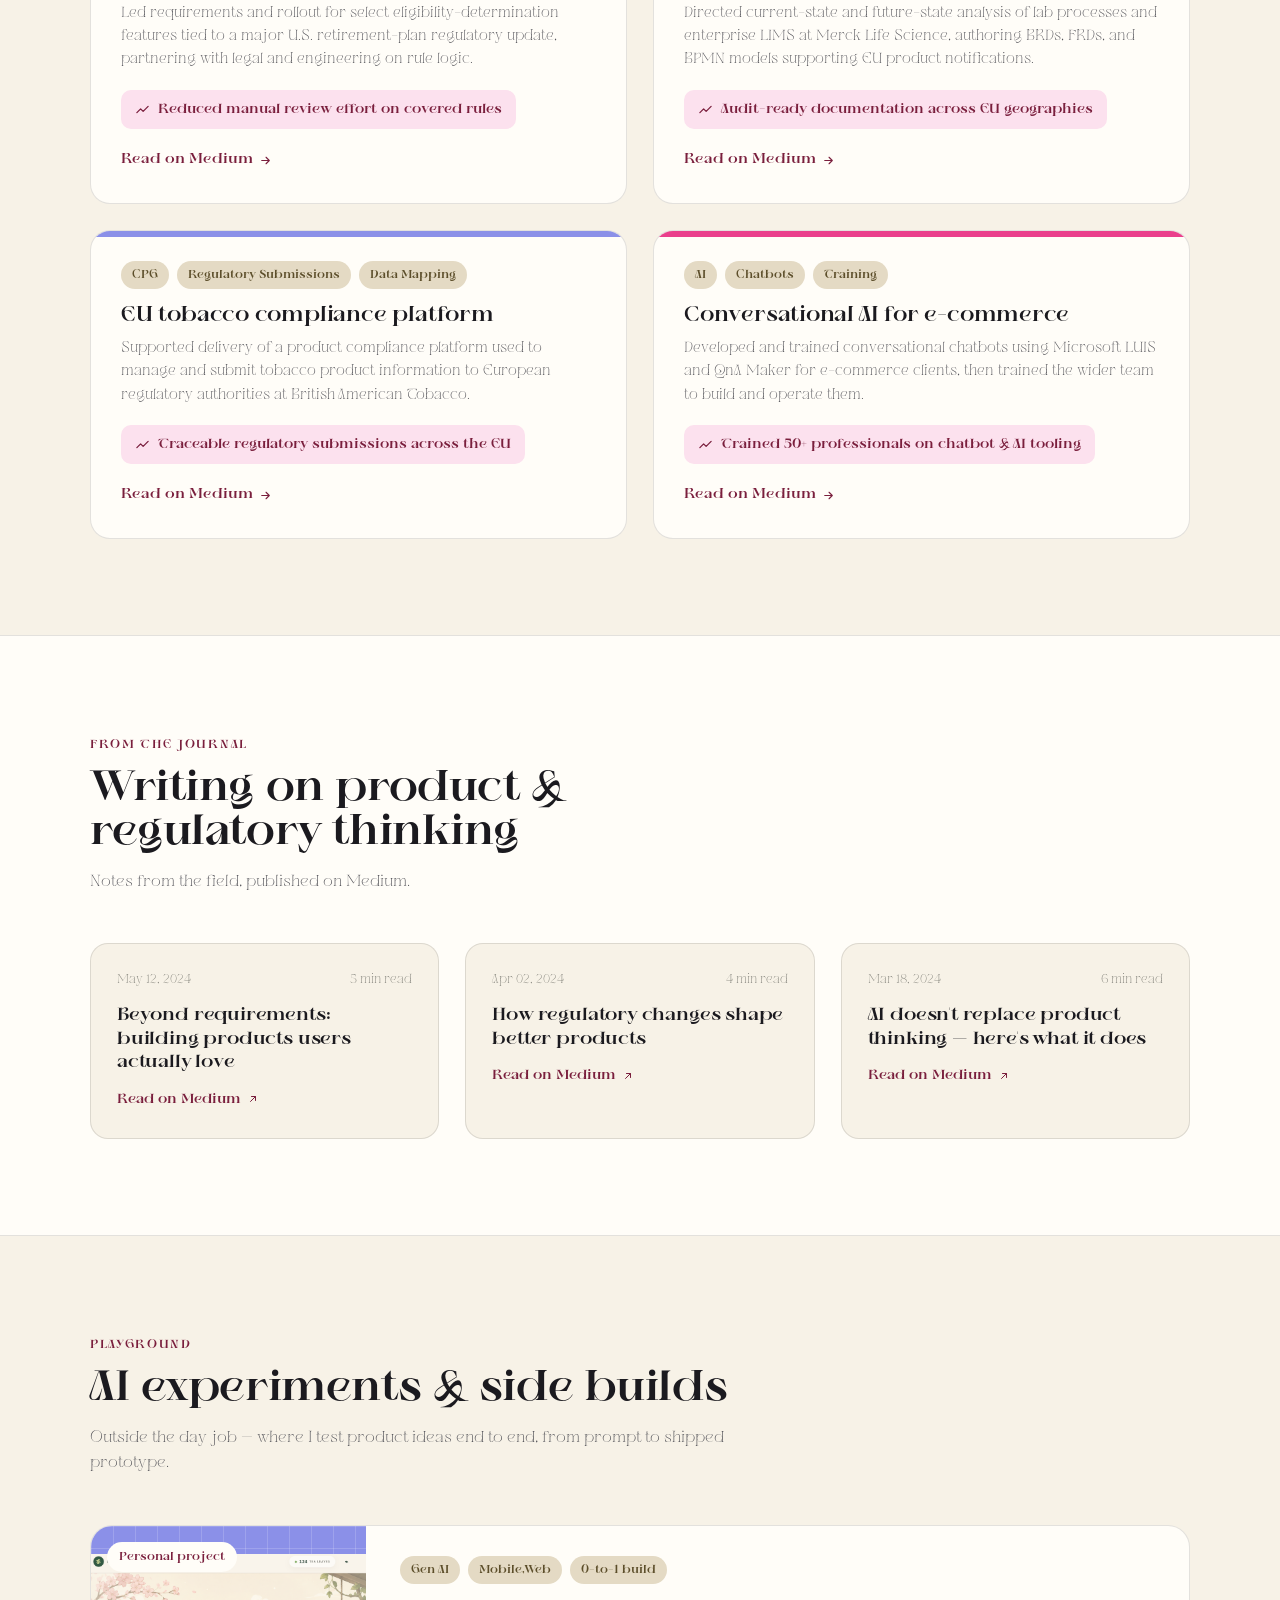
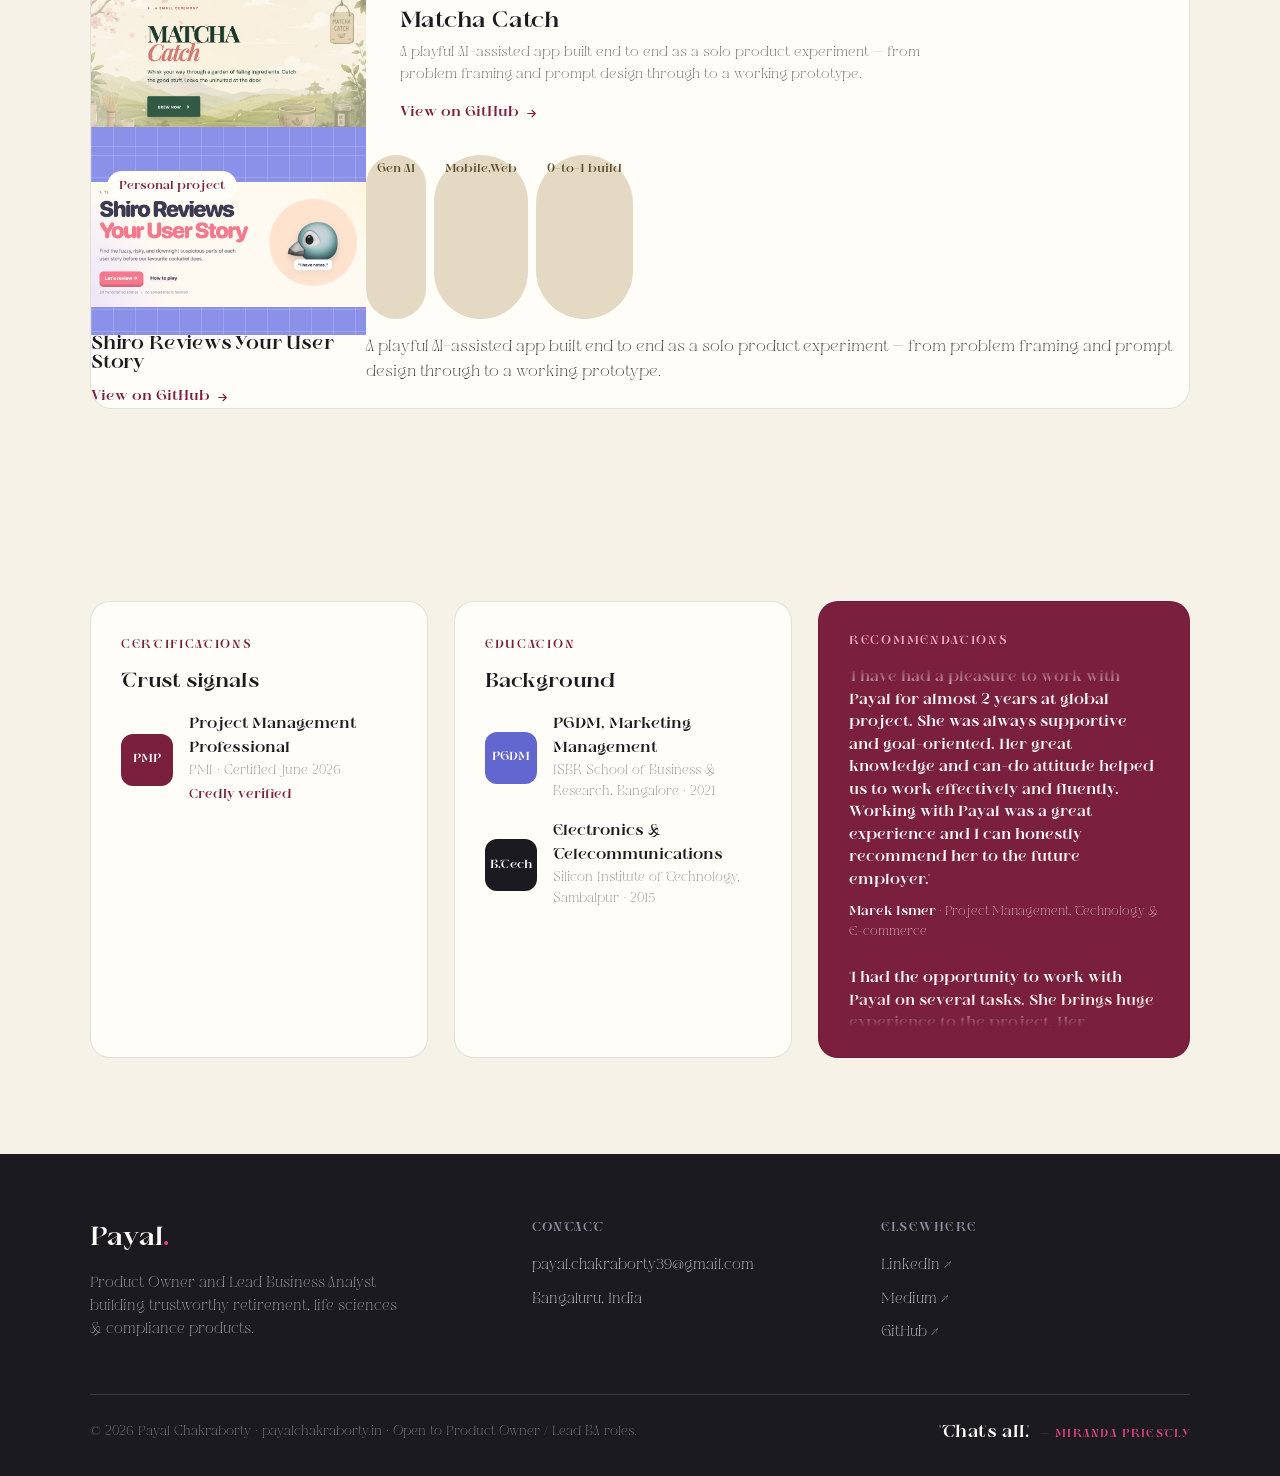
==== commit cb625d44: "Update index.html" ====
--- a/index.html
+++ b/index.html
@@ -342,13 +342,24 @@
       <div class="playground-card">
         <div class="playground-visual">
           <div class="pg-badge">Personal project</div>
-          <div class="pg-emoji"><img src="images/matchacatchgame.png" alt="matchacatch"></div>
+          <img src="images/matchacatchgame.png" alt="matchacatch">
         </div>
         <div class="playground-copy">
           <div class="work-tags"><span class="tag">Gen AI</span><span class="tag">Mobile,Web</span><span class="tag">0-to-1 build</span></div>
           <h3>Matcha Catch</h3>
           <p>A playful AI-assisted app built end to end as a solo product experiment — from problem framing and prompt design through to a working prototype.</p>
           <a href="https://matcha-catch-arcade-pyoz.bolt.host" class="work-link" target="_blank" rel="noopener">View on GitHub
+            <svg width="13" height="13" viewBox="0 0 24 24" fill="none"><path d="M5 12h14M13 6l6 6-6 6" stroke="currentColor" stroke-width="2" stroke-linecap="round" stroke-linejoin="round"/></svg>
+          </a>
+        </div>
+        <div class="playground-visual">
+          <div class="pg-badge">Personal project</div>
+          <img src="images/Userstoryreview.jpg" alt="ustryreview">
+        </div>
+        <div class="work-tags"><span class="tag">Gen AI</span><span class="tag">Mobile,Web</span><span class="tag">0-to-1 build</span></div>
+          <h3>Shiro Reviews Your User Story</h3>
+          <p>A playful AI-assisted app built end to end as a solo product experiment — from problem framing and prompt design through to a working prototype.</p>
+          <a href="https://payal239.github.io/ShirosUserStoryReview/" class="work-link" target="_blank" rel="noopener">View on GitHub
             <svg width="13" height="13" viewBox="0 0 24 24" fill="none"><path d="M5 12h14M13 6l6 6-6 6" stroke="currentColor" stroke-width="2" stroke-linecap="round" stroke-linejoin="round"/></svg>
           </a>
         </div>
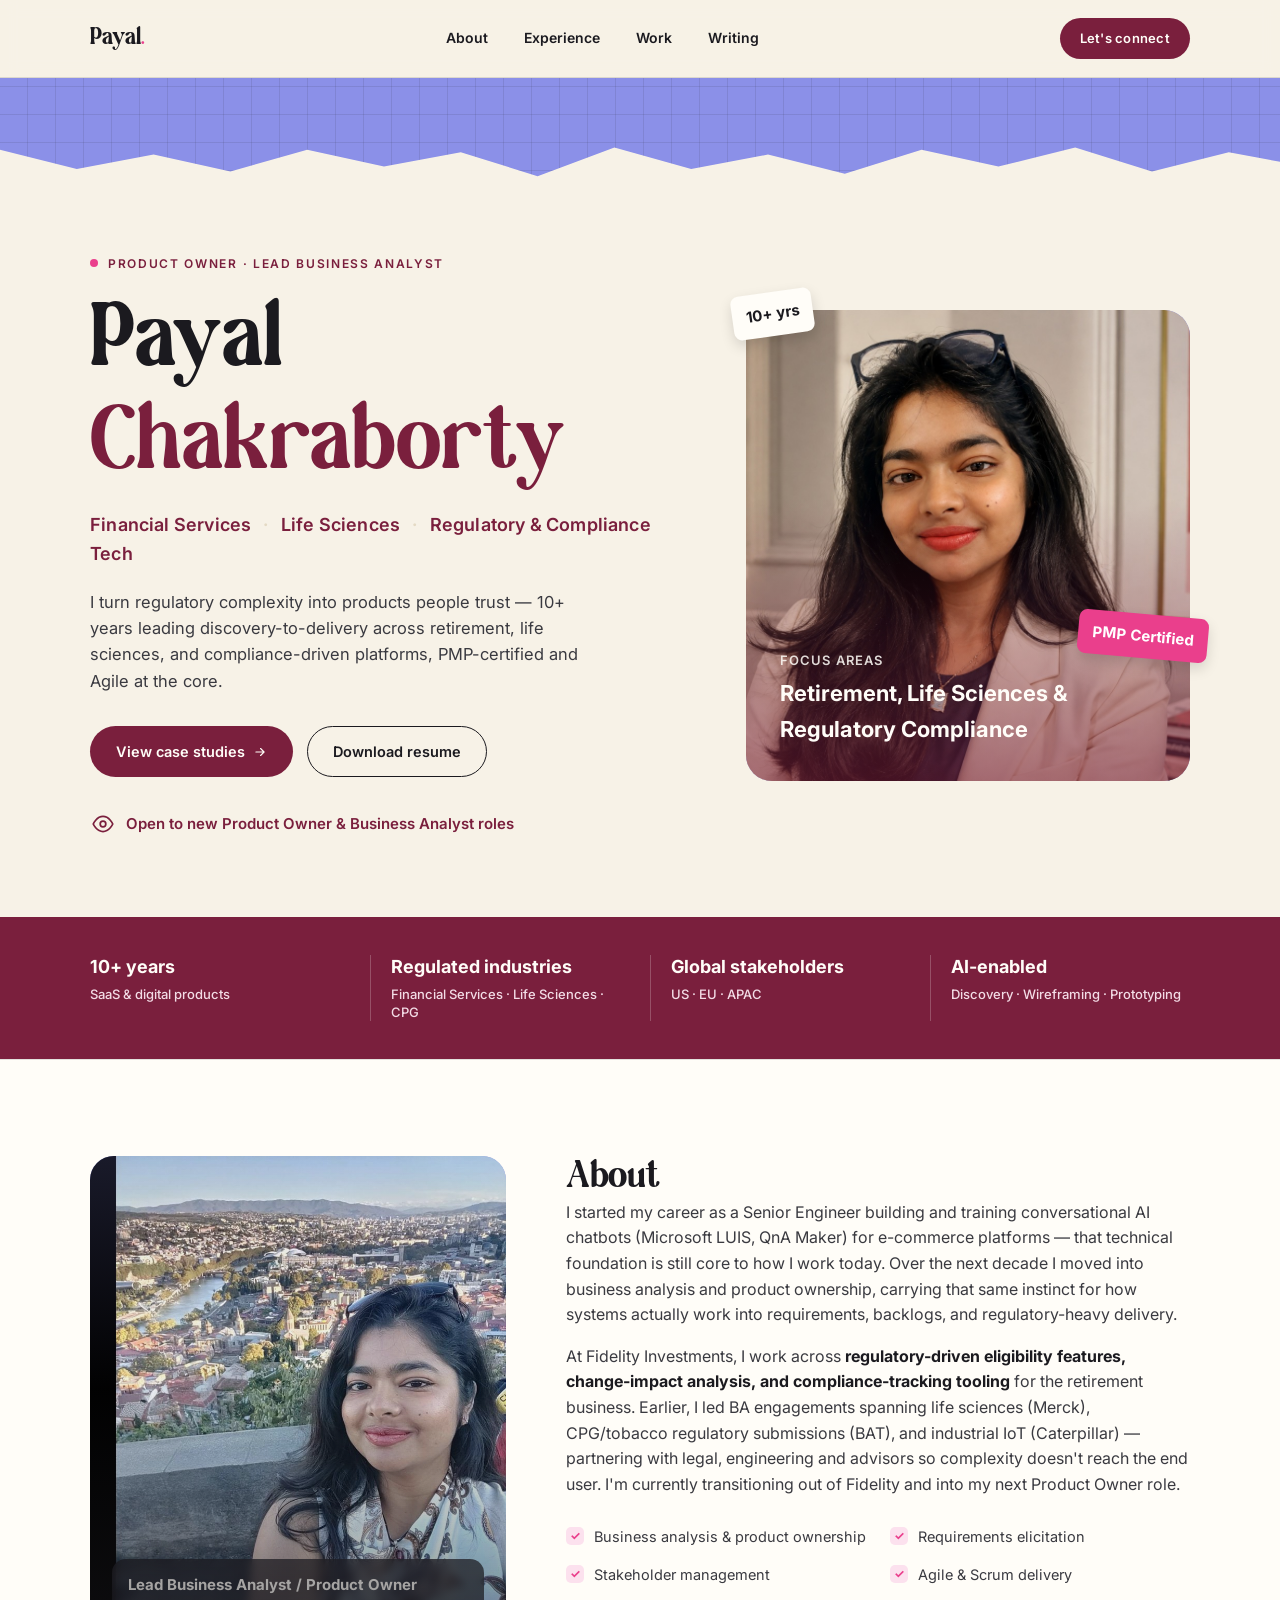
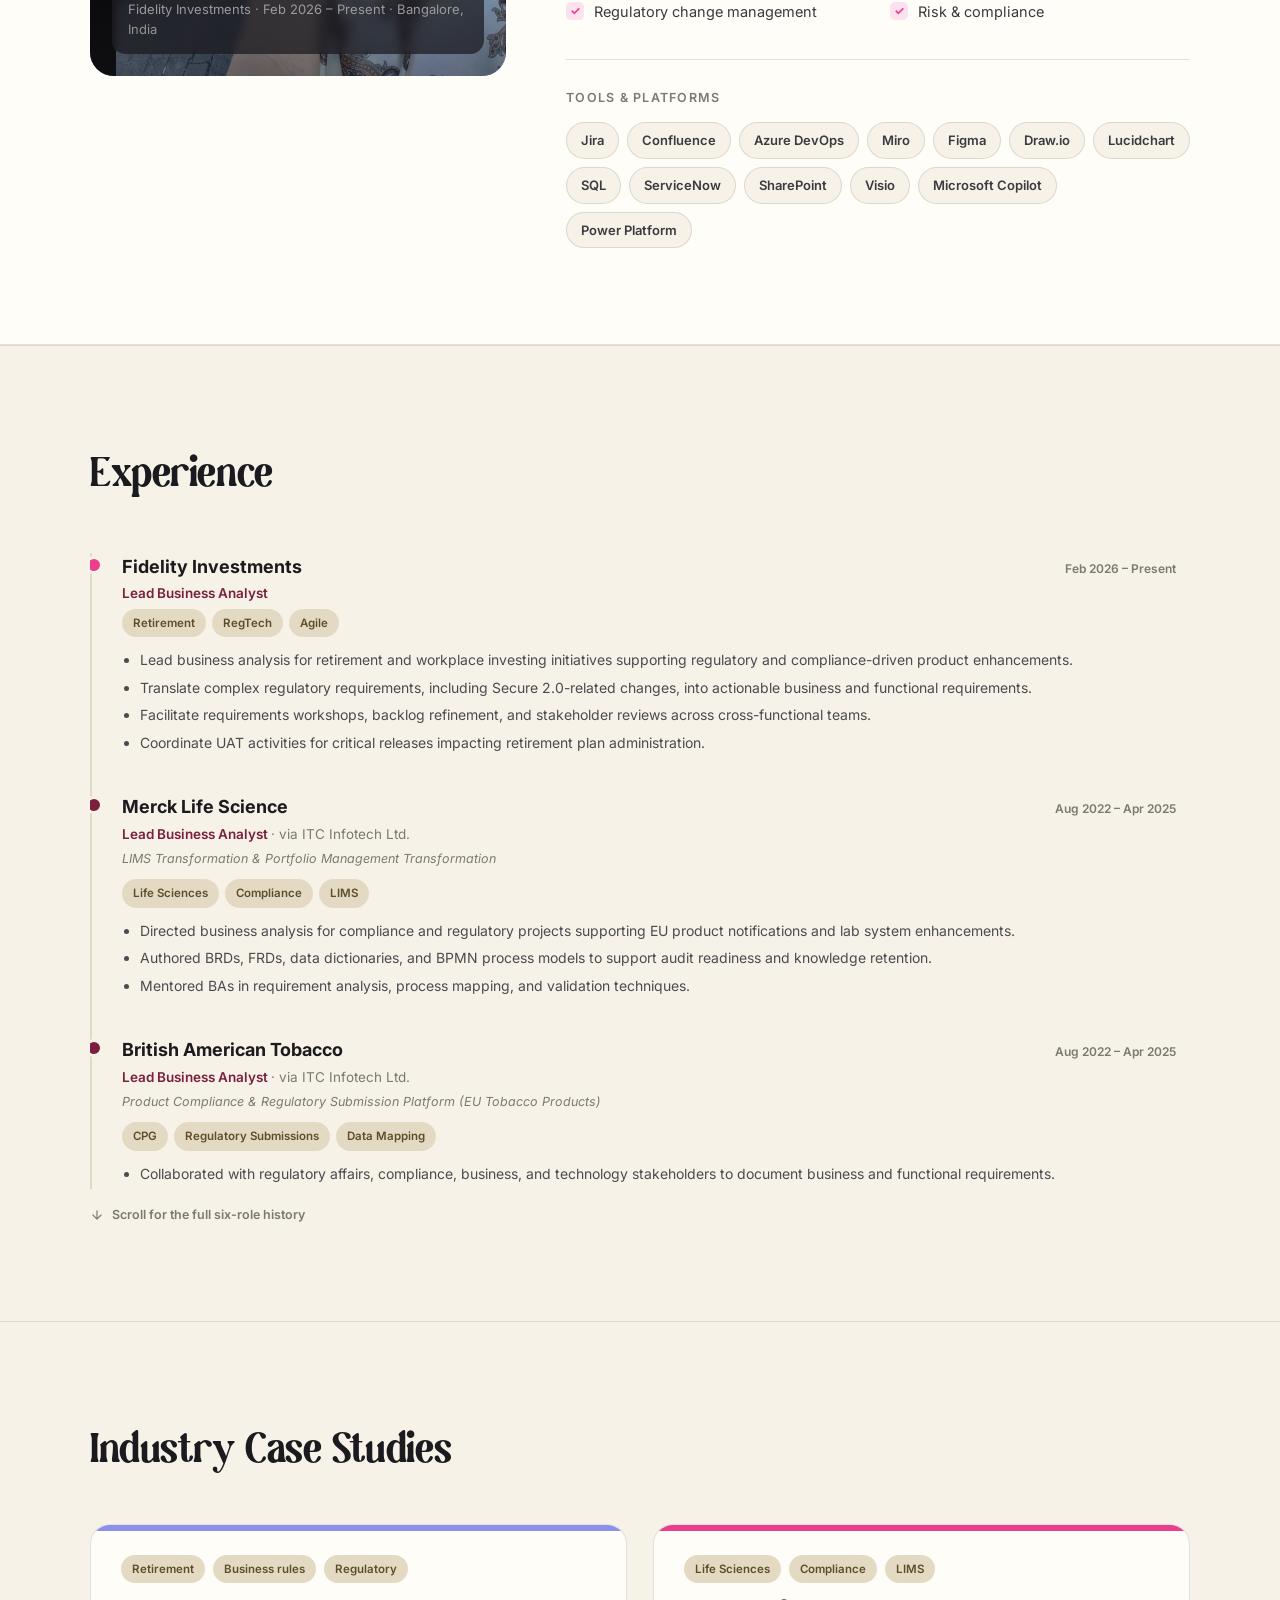
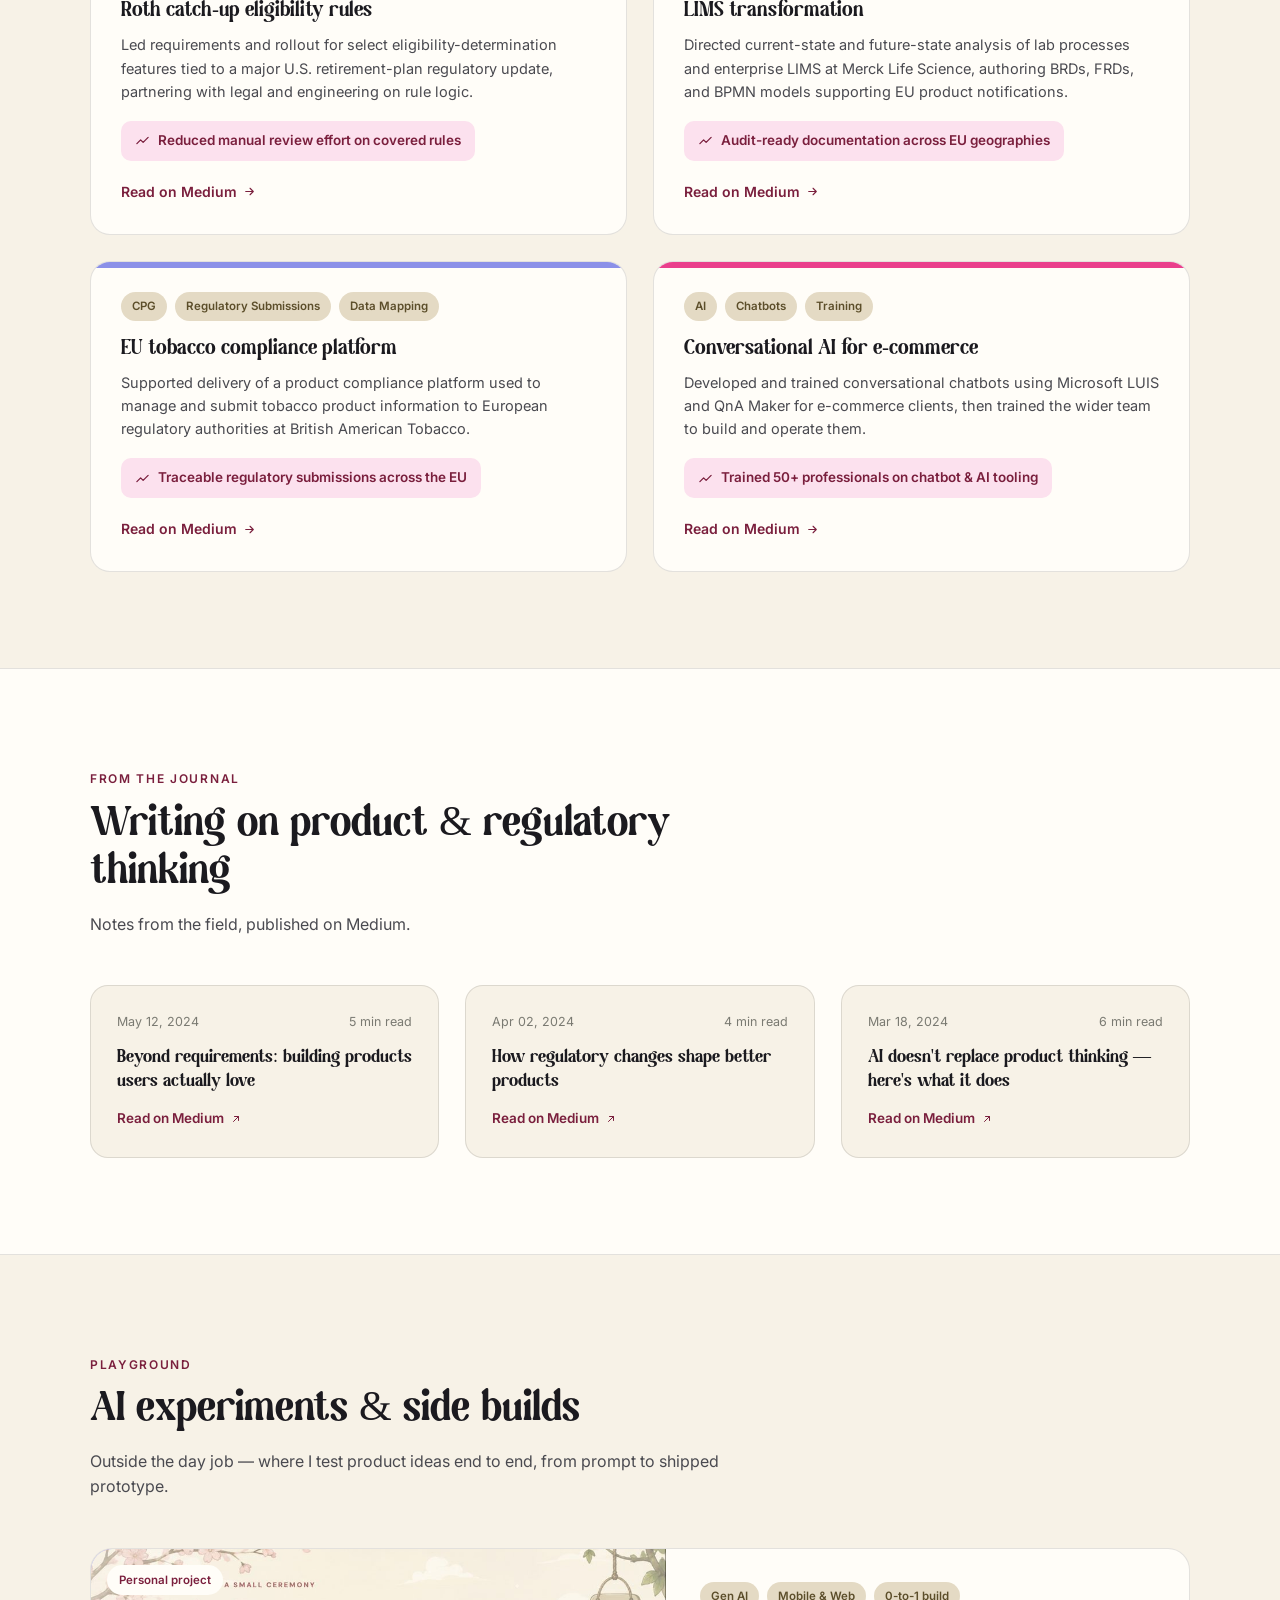
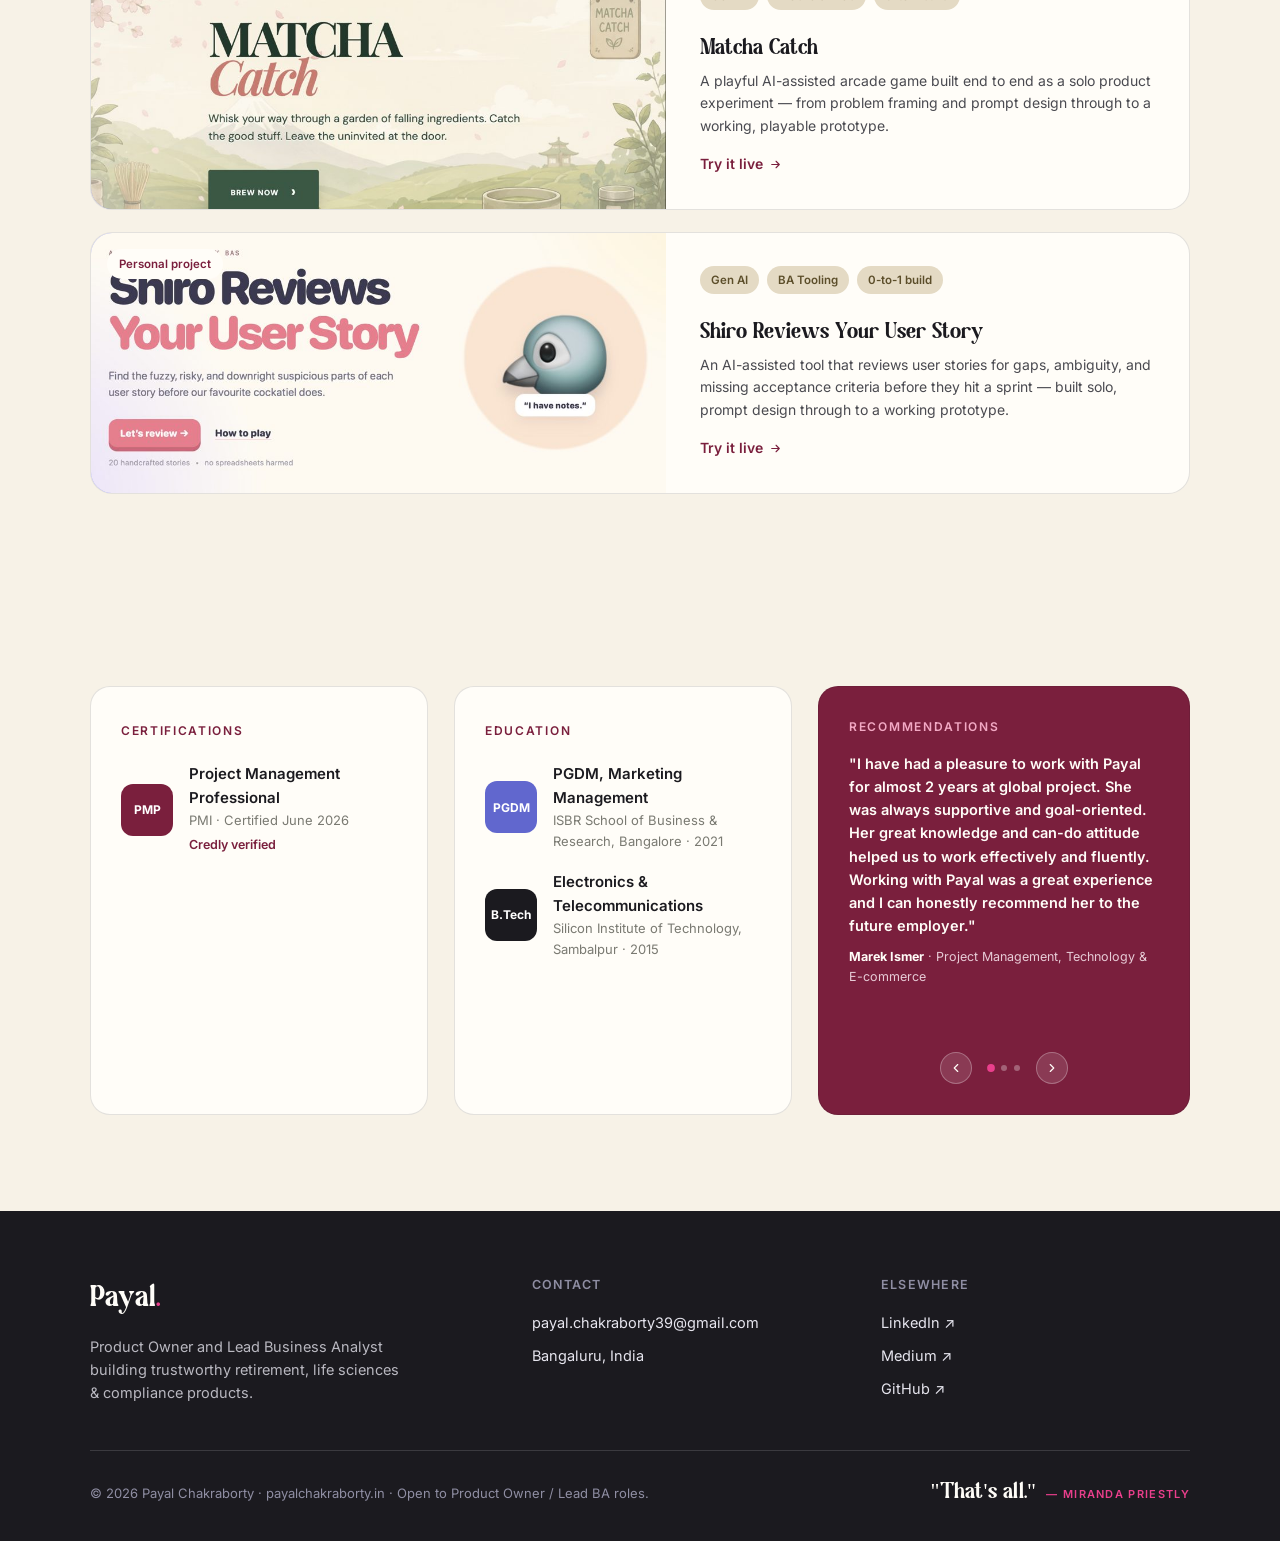
==== commit 67595b98: "Add files via upload" ====
--- a/index.html
+++ b/index.html
@@ -6,7 +6,7 @@
 <title>Payal Chakraborty — Product Owner &amp; Business Analyst</title>
 <link rel="preconnect" href="https://fonts.googleapis.com">
 <link rel="preconnect" href="https://fonts.gstatic.com" crossorigin>
-<link href="https://fonts.googleapis.com/css2?family=Bodoni+Moda:ital,wght@0,500;0,600;0,700;0,800;1,500;1,600&family=Inter:wght@400;500;600;700&family=Caveat:wght@500;700&display=swap" rel="stylesheet">
+<link href="https://fonts.googleapis.com/css2?family=Inter:wght@400;500;600;700&display=swap" rel="stylesheet">
 <link rel="stylesheet" href="css/style.css">
 </head>
 <body>
@@ -342,24 +342,28 @@
       <div class="playground-card">
         <div class="playground-visual">
           <div class="pg-badge">Personal project</div>
-          <img src="images/matchacatchgame.png" alt="matchacatch">
+          <img src="images/matchacatchgame.jpg" alt="Matcha Catch game screenshot">
         </div>
         <div class="playground-copy">
-          <div class="work-tags"><span class="tag">Gen AI</span><span class="tag">Mobile,Web</span><span class="tag">0-to-1 build</span></div>
+          <div class="work-tags"><span class="tag">Gen AI</span><span class="tag">Mobile &amp; Web</span><span class="tag">0-to-1 build</span></div>
           <h3>Matcha Catch</h3>
-          <p>A playful AI-assisted app built end to end as a solo product experiment — from problem framing and prompt design through to a working prototype.</p>
-          <a href="https://matcha-catch-arcade-pyoz.bolt.host" class="work-link" target="_blank" rel="noopener">View on GitHub
+          <p>A playful AI-assisted arcade game built end to end as a solo product experiment — from problem framing and prompt design through to a working, playable prototype.</p>
+          <a href="https://matcha-catch-arcade-pyoz.bolt.host" class="work-link" target="_blank" rel="noopener">Try it live
             <svg width="13" height="13" viewBox="0 0 24 24" fill="none"><path d="M5 12h14M13 6l6 6-6 6" stroke="currentColor" stroke-width="2" stroke-linecap="round" stroke-linejoin="round"/></svg>
           </a>
         </div>
+      </div>
+
+      <div class="playground-card">
         <div class="playground-visual">
           <div class="pg-badge">Personal project</div>
-          <img src="images/Userstoryreview.jpg" alt="ustryreview">
-        </div>
-        <div class="work-tags"><span class="tag">Gen AI</span><span class="tag">Mobile,Web</span><span class="tag">0-to-1 build</span></div>
+          <img src="images/Userstoryreview.jpg" alt="Shiro Reviews Your User Story screenshot">
+        </div>
+        <div class="playground-copy">
+          <div class="work-tags"><span class="tag">Gen AI</span><span class="tag">BA Tooling</span><span class="tag">0-to-1 build</span></div>
           <h3>Shiro Reviews Your User Story</h3>
-          <p>A playful AI-assisted app built end to end as a solo product experiment — from problem framing and prompt design through to a working prototype.</p>
-          <a href="https://payal239.github.io/ShirosUserStoryReview/" class="work-link" target="_blank" rel="noopener">View on GitHub
+          <p>An AI-assisted tool that reviews user stories for gaps, ambiguity, and missing acceptance criteria before they hit a sprint — built solo, prompt design through to a working prototype.</p>
+          <a href="https://payal239.github.io/ShirosUserStoryReview/" class="work-link" target="_blank" rel="noopener">Try it live
             <svg width="13" height="13" viewBox="0 0 24 24" fill="none"><path d="M5 12h14M13 6l6 6-6 6" stroke="currentColor" stroke-width="2" stroke-linecap="round" stroke-linejoin="round"/></svg>
           </a>
         </div>
@@ -373,8 +377,7 @@
   <div class="wrap trust">
     <div class="trust-card">
       <span class="eyebrow">Certifications</span>
-      <h3 style="margin:14px 0 20px; font-size:20px;">Trust signals</h3>
-      <div class="cert-row">
+      <div class="cert-row" style="margin-top:20px;">
         <div class="cert-badge maroon">PMP</div>
         <div>
           <div class="cert-name">Project Management Professional</div>
@@ -385,8 +388,7 @@
     </div>
     <div class="trust-card">
       <span class="eyebrow">Education</span>
-      <h3 style="margin:14px 0 20px; font-size:20px;">Background</h3>
-      <div class="cert-row">
+      <div class="cert-row" style="margin-top:20px;">
         <div class="cert-badge periwinkle">PGDM</div>
         <div>
           <div class="cert-name">PGDM, Marketing Management</div>
@@ -403,60 +405,42 @@
     </div>
     <div class="trust-card quote-card recs-card">
       <span class="eyebrow" style="color:#F2A9C4;">Recommendations</span>
-      <div class="recs-scroll">
-        <div class="recs-track">
-
-          <div class="rec-item">
+      <div class="recs-carousel">
+        <div class="recs-track" id="recsTrack">
+
+          <div class="rec-slide">
             <p>"I have had a pleasure to work with Payal for almost 2 years at global project. She was always supportive and goal-oriented. Her great knowledge and can-do attitude helped us to work effectively and fluently. Working with Payal was a great experience and I can honestly recommend her to the future employer."</p>
             <div class="rec-attr"><a href="https://www.linkedin.com/in/marekismer/" target="_blank" rel="noopener">Marek Ismer</a> &middot; Project Management, Technology &amp; E-commerce</div>
           </div>
 
-          <div class="rec-item">
+          <div class="rec-slide">
             <p>"I had the opportunity to work with Payal on several tasks. She brings huge experience to the project. Her deliverables were always on time. She is a smart and disciplined individual and while working with her I didn't face any dependencies from her tasks. Her knowledge on websites and digital marketing is commendable. All the best for Payal's success in her IT career."</p>
             <div class="rec-attr"><a href="https://www.linkedin.com/in/sriram-thangaraja/" target="_blank" rel="noopener">Sriram Thangaraja</a> &middot; Incident Command Analyst @ HPE</div>
           </div>
 
-          <div class="rec-item">
+          <div class="rec-slide">
             <p>"I worked with Payal at a global project. Our cooperation was very good. Payal is an organized person, always caring about the quality of work. I could always count on her support and knowledge. It's been a real pleasure to work with her."</p>
             <div class="rec-attr"><a href="https://www.linkedin.com/in/natalia-cybulska/" target="_blank" rel="noopener">Natalia Cybulska</a> &middot; Retail Marketing &amp; Product Management</div>
           </div>
 
-          <!-- duplicate set for seamless loop -->
-          <div class="rec-item" aria-hidden="true">
-            <p>"I have had a pleasure to work with Payal for almost 2 years at global project. She was always supportive and goal-oriented. Her great knowledge and can-do attitude helped us to work effectively and fluently. Working with Payal was a great experience and I can honestly recommend her to the future employer."</p>
-            <div class="rec-attr"><a href="https://www.linkedin.com/in/marekismer/" target="_blank" rel="noopener">Marek Ismer</a> &middot; Project Management, Technology &amp; E-commerce</div>
-          </div>
-
-          <div class="rec-item" aria-hidden="true">
-            <p>"I had the opportunity to work with Payal on several tasks. She brings huge experience to the project. Her deliverables were always on time. She is a smart and disciplined individual and while working with her I didn't face any dependencies from her tasks. Her knowledge on websites and digital marketing is commendable. All the best for Payal's success in her IT career."</p>
-            <div class="rec-attr"><a href="https://www.linkedin.com/in/sriram-thangaraja/" target="_blank" rel="noopener">Sriram Thangaraja</a> &middot; Incident Command Analyst @ HPE</div>
-          </div>
-
-          <div class="rec-item" aria-hidden="true">
-            <p>"I worked with Payal at a global project. Our cooperation was very good. Payal is an organized person, always caring about the quality of work. I could always count on her support and knowledge. It's been a real pleasure to work with her."</p>
-            <div class="rec-attr"><a href="https://www.linkedin.com/in/natalia-cybulska/" target="_blank" rel="noopener">Natalia Cybulska</a> &middot; Retail Marketing &amp; Product Management</div>
-          </div>
-
-        </div>
-      </div>
-    </div>
-  </div>
-</section>
-  <!--<section id="beyond">
-  <div class="wrap">
-    <div class="beyond-strip">
-      <div class="beyond-copy">
-        <span class="eyebrow">Off the roadmap</span>
-        <h3>Same curiosity, different time zone</h3>
-        <p>The instinct that drives good product discovery — ask questions, notice patterns, stay curious in unfamiliar systems — travels well too. Baku, Azerbaijan &middot; Kyoto, Japan.</p>
-      </div>
-      <div class="beyond-photos">
-        <img src="images/baku.jpg" alt="Payal in Baku, Azerbaijan">
-        <img src="images/kyoto.jpg" alt="Payal in Kyoto, Japan">
-      </div>
-    </div>
-  </div>
-</section>*-->
+        </div>
+      </div>
+      <div class="recs-controls">
+        <button class="recs-arrow" id="recsPrev" aria-label="Previous recommendation">
+          <svg width="14" height="14" viewBox="0 0 24 24" fill="none"><path d="M15 6l-6 6 6 6" stroke="currentColor" stroke-width="2" stroke-linecap="round" stroke-linejoin="round"/></svg>
+        </button>
+        <div class="recs-dots" id="recsDots">
+          <span class="recs-dot active" data-index="0"></span>
+          <span class="recs-dot" data-index="1"></span>
+          <span class="recs-dot" data-index="2"></span>
+        </div>
+        <button class="recs-arrow" id="recsNext" aria-label="Next recommendation">
+          <svg width="14" height="14" viewBox="0 0 24 24" fill="none"><path d="M9 6l6 6-6 6" stroke="currentColor" stroke-width="2" stroke-linecap="round" stroke-linejoin="round"/></svg>
+        </button>
+      </div>
+    </div>
+  </div>
+</section>
 
 <footer id="connect">
   <div class="wrap">
--- a/css/style.css
+++ b/css/style.css
@@ -1,22 +1,9 @@
 @font-face{
-  font-family:'Wagon';
-  src:url('../fonts/Wagon-Bold.otf') format('opentype');
-  font-weight:700;
+  font-family:'Magilio';
+  src:url('../fonts/Magilio-Regular.otf') format('opentype'),
+      url('../fonts/Magilio-Regular.ttf') format('truetype');
+  font-weight:400;
   font-style:normal;
-  font-display:swap;
-}
-@font-face{
-  font-family:'Wagon';
-  src:url('../fonts/Wagon-ExtraLight.otf') format('opentype');
-  font-weight:200;
-  font-style:normal;
-  font-display:swap;
-}
-@font-face{
-  font-family:'Wagon';
-  src:url('../fonts/Wagon-ExtraLightItalic.otf') format('opentype');
-  font-weight:200;
-  font-style:italic;
   font-display:swap;
 }
 :root{
@@ -35,8 +22,8 @@
 *{box-sizing:border-box; margin:0; padding:0;}
 html{scroll-behavior:smooth;}
 body{
-  font-family:'Wagon','Inter',sans-serif;
-  font-weight:200;
+  font-family:'Inter',sans-serif;
+  font-weight:400;
   background:var(--cream);
   color:var(--ink);
   line-height:1.6;
@@ -46,15 +33,15 @@
 img{max-width:100%; display:block;}
 .wrap{max-width:1180px; margin:0 auto; padding:0 40px;}
 .eyebrow{
-  font-family:'Wagon',sans-serif;
+  font-family:'Inter',sans-serif;
   font-weight:600;
   letter-spacing:.14em;
   text-transform:uppercase;
   font-size:12px;
   color:var(--maroon);
 }
-h1,h2,h3{font-family:'Wagon',serif; font-weight:700; color:var(--ink); line-height:1.05; letter-spacing:-0.01em;}
-.script{font-family:'Wagon',cursive; font-style:italic; font-weight:200;}
+h1,h2,h3{font-family:'Magilio',serif; font-weight:400; color:var(--ink); line-height:1.15; letter-spacing:0;}
+.script{font-family:'Inter',sans-serif;}
 
 /* ---------- NAV ---------- */
 nav{
@@ -67,7 +54,7 @@
   max-width:1180px; margin:0 auto; padding:18px 40px;
   display:flex; align-items:center; justify-content:space-between;
 }
-.nav-name{font-family:'Wagon',serif; font-weight:700; font-size:21px;}
+.nav-name{font-family:'Magilio',serif; font-weight:400; font-size:24px;}
 .nav-name span{color:var(--pink);}
 .nav-links{display:flex; align-items:center; gap:36px; font-size:14px; font-weight:600;}
 .nav-links a{position:relative; padding:4px 0;}
@@ -98,15 +85,16 @@
 .hero-eyebrow{display:flex; align-items:center; gap:10px; margin-bottom:18px;}
 .hero-eyebrow .dot{width:8px; height:8px; border-radius:50%; background:var(--pink);}
 .hero-name{
-  font-size:clamp(46px,6.4vw,84px);
-  font-weight:800;
-  letter-spacing:-0.015em;
+  font-family:'Magilio',serif;
+  font-size:clamp(50px,7vw,92px);
+  font-weight:400;
+  letter-spacing:0;
   position:relative;
   display:inline-block;
 }
-.hero-name .accent{color:var(--maroon); position:relative; font-style:normal; font-weight:800;}
+.hero-name .accent{color:var(--maroon); position:relative; font-style:normal; font-weight:400;}
 .hero-role{
-  font-family:'Wagon',sans-serif; font-weight:600; font-size:18px; color:var(--maroon);
+  font-family:'Inter',sans-serif; font-weight:600; font-size:18px; color:var(--maroon);
   margin-top:14px; letter-spacing:.01em;
 }
 .hero-role .sep{color:var(--sand); margin:0 8px;}
@@ -126,7 +114,7 @@
 .btn-secondary:hover{background:var(--ink); color:var(--cream-2);}
 .hero-note{
   margin-top:34px; display:flex; align-items:center; gap:10px;
-  font-family:'Wagon',cursive; font-style:italic; font-weight:200; font-size:22px; color:var(--maroon);
+  font-family:'Inter',sans-serif; font-weight:600; font-size:15px; color:var(--maroon);
 }
 .hero-note svg{flex-shrink:0;}
 
@@ -158,11 +146,11 @@
 .hero-illustration{
   position:relative; z-index:1; color:var(--cream-2);
 }
-.hero-illustration .tag-line{font-family:'Wagon',sans-serif; font-size:13px; font-weight:600; letter-spacing:.08em; text-transform:uppercase; opacity:.85;}
-.hero-illustration .tag-big{font-family:'Wagon',serif; font-weight:700; font-size:26px; margin-top:6px;}
+.hero-illustration .tag-line{font-family:'Inter',sans-serif; font-size:13px; font-weight:600; letter-spacing:.08em; text-transform:uppercase; opacity:.85;}
+.hero-illustration .tag-big{font-family:'Inter',sans-serif; font-weight:700; font-size:22px; margin-top:6px;}
 .sticky-note{
   position:absolute; background:var(--cream-2); color:var(--ink);
-  padding:10px 14px; border-radius:8px; font-family:'Wagon',cursive; font-style:italic; font-weight:200; font-weight:700; font-size:19px;
+  padding:10px 14px; border-radius:8px; font-family:'Inter',sans-serif; font-weight:700; font-size:15px;
   box-shadow:0 6px 14px rgba(0,0,0,0.14); transform:rotate(-6deg); z-index:2;
 }
 .note-1{top:-18px; left:-14px; transform:rotate(-8deg);}
@@ -174,9 +162,9 @@
   margin-top:10px;
 }
 .stats-grid{display:grid; grid-template-columns:repeat(4,1fr); gap:20px; text-align:left;}
-.stat-num{font-family:'Wagon',serif; font-weight:700; font-size:19px; color:var(--cream-2); line-height:1.25;}
+.stat-num{font-family:'Inter',sans-serif; font-weight:700; font-size:18px; color:var(--cream-2); line-height:1.3;}
 .stat-num span{color:#F2A9C4;}
-.stat-label{font-size:13px; color:#E7CBD6; margin-top:6px; line-height:1.4;}
+.stat-label{font-family:'Inter',sans-serif; font-weight:500; font-size:13px; color:#F3DCE6; margin-top:6px; line-height:1.4;}
 .stat-item{border-left:1px solid rgba(255,255,255,0.22); padding-left:20px;}
 .stat-item:first-child{border-left:none; padding-left:0;}
 
@@ -212,7 +200,7 @@
   background:rgba(27,26,31,0.72); color:var(--cream-2); border-radius:14px; padding:14px 16px;
   font-size:13px; backdrop-filter:blur(4px);
 }
-.avatar-badge strong{display:block; font-family:'Wagon',serif; font-weight:700; font-size:15px; margin-bottom:2px;}
+.avatar-badge strong{display:block; font-family:'Inter',sans-serif; font-weight:700; font-size:15px; margin-bottom:2px;}
 .about-bio p{color:#3a3a40; font-size:16px; margin-bottom:16px;}
 .about-bio p strong{color:var(--ink);}
 .checklist{margin-top:28px; display:grid; grid-template-columns:1fr 1fr; gap:14px 24px;}
@@ -228,7 +216,7 @@
 
 /* ---------- TOOLS / SKILLS ---------- */
 .tools-block{margin-top:36px; padding-top:28px; border-top:1px solid var(--line);}
-.tools-block h4{font-family:'Wagon',sans-serif; font-size:12.5px; text-transform:uppercase; letter-spacing:.1em; color:#7a7a72; font-weight:600; margin-bottom:14px;}
+.tools-block h4{font-family:'Inter',sans-serif; font-size:12.5px; text-transform:uppercase; letter-spacing:.1em; color:#7a7a72; font-weight:600; margin-bottom:14px;}
 .tools-cloud{display:flex; flex-wrap:wrap; gap:8px;}
 .tool-pill{
   font-size:13px; font-weight:600; padding:7px 14px; border-radius:100px;
@@ -252,7 +240,7 @@
 }
 .exp-item.current::before{background:var(--pink);}
 .exp-header{display:flex; justify-content:space-between; align-items:baseline; flex-wrap:wrap; gap:6px 14px; margin-bottom:2px;}
-.exp-company{font-family:'Wagon',serif; font-weight:700; font-size:19px;}
+.exp-company{font-family:'Inter',sans-serif; font-weight:700; font-size:18px;}
 .exp-dates{font-size:12px; color:#7a7a72; font-weight:600; white-space:nowrap;}
 .exp-role{font-size:13.5px; font-weight:600; color:var(--maroon); margin-bottom:4px;}
 .exp-project{font-size:12.5px; color:#7a7a72; font-style:italic; margin-bottom:10px;}
@@ -301,18 +289,25 @@
 /* ---------- PLAYGROUND ---------- */
 .playground-grid{display:grid; grid-template-columns:1fr; gap:22px;}
 .playground-card{
-  display:grid; grid-template-columns:.5fr 1.5fr; gap:0;
+  display:grid; grid-template-columns:1.1fr 1fr; gap:0;
   background:var(--cream-2); border:1px solid var(--line); border-radius:22px; overflow:hidden;
+  align-items:stretch;
 }
 .playground-visual{
   background:var(--periwinkle);
   background-image:linear-gradient(rgba(255,255,255,0.16) 1px, transparent 1px), linear-gradient(90deg, rgba(255,255,255,0.16) 1px, transparent 1px);
   background-size:22px 22px;
-  display:flex; align-items:center; justify-content:center; position:relative; min-height:180px;
-}
-.pg-emoji{font-size:56px;}
+  position:relative; overflow:hidden;
+  display:flex; align-items:center; justify-content:center;
+  min-height:260px;
+}
+.playground-visual img{
+  position:absolute; inset:0; width:100%; height:100%; object-fit:cover; object-position:center;
+}
+.pg-emoji{font-size:56px; padding:60px 0; text-align:center;}
 .pg-badge{
   position:absolute; top:16px; left:16px; background:var(--cream-2); color:var(--maroon);
+  z-index:2;
   font-size:11.5px; font-weight:600; padding:6px 12px; border-radius:100px;
 }
 .pg-status{
@@ -321,7 +316,7 @@
 }
 .playground-copy{padding:30px 34px; display:flex; flex-direction:column; justify-content:center;}
 .playground-copy h3{font-size:22px; margin:10px 0 8px;}
-.playground-copy p{color:#4a4a50; font-size:14px; margin-bottom:16px; max-width:560px;}
+.playground-copy p{color:#4a4a50; font-size:14px; margin-bottom:16px; max-width:640px;}
 
 /* ---------- TRUST STRIP ---------- */
 .trust{display:grid; grid-template-columns:1fr 1fr 1.1fr; gap:26px;}
@@ -333,7 +328,7 @@
 .cert-badge{
   width:52px; height:52px; border-radius:12px; flex-shrink:0;
   display:flex; align-items:center; justify-content:center;
-  font-family:'Wagon',serif; font-weight:700; font-size:12px; color:#fff; text-align:center; line-height:1.1;
+  font-family:'Inter',sans-serif; font-weight:700; font-size:12px; color:#fff; text-align:center; line-height:1.1;
 }
 .cert-badge.maroon{background:var(--maroon);}
 .cert-badge.ink{background:var(--ink);}
@@ -342,55 +337,46 @@
 .cert-sub{font-size:13px; color:#7a7a72;}
 .cert-link{font-size:12.5px; font-weight:600; color:var(--maroon); margin-top:2px; display:inline-block;}
 .quote-card{background:var(--maroon); color:var(--cream-2); display:flex; flex-direction:column; justify-content:space-between;}
-.quote-card p{font-family:'Wagon',serif; font-weight:700; font-style:normal; font-size:17px; line-height:1.5;}
+.quote-card p{font-family:'Inter',sans-serif; font-weight:600; font-style:normal; font-size:17px; line-height:1.5;}
 .quote-attr{margin-top:20px; font-size:13.5px; color:#E7CBD6;}
 
-/* ---------- RECOMMENDATIONS AUTO-SCROLL ---------- */
-.recs-card{overflow:hidden; position:relative;}
-.recs-scroll{
-  margin-top:16px; height:360px; overflow:hidden; position:relative;
-  -webkit-mask-image:linear-gradient(180deg, transparent 0, #000 28px, #000 calc(100% - 28px), transparent 100%);
-  mask-image:linear-gradient(180deg, transparent 0, #000 28px, #000 calc(100% - 28px), transparent 100%);
-}
-.recs-track{display:flex; flex-direction:column; gap:26px; animation:recs-marquee 32s linear infinite;}
-.recs-card:hover .recs-track{animation-play-state:paused;}
-.rec-item p{font-size:14.5px; line-height:1.55; color:var(--cream-2); margin-bottom:10px;}
+/* ---------- RECOMMENDATIONS CAROUSEL ---------- */
+.recs-card{position:relative;}
+.recs-carousel{margin-top:16px; overflow:hidden;}
+.recs-track{
+  display:flex; overflow-x:auto; scroll-snap-type:x mandatory; scroll-behavior:smooth;
+  -webkit-overflow-scrolling:touch; scrollbar-width:none;
+}
+.recs-track::-webkit-scrollbar{display:none;}
+.rec-slide{flex:0 0 100%; scroll-snap-align:start; min-height:220px;}
+.rec-slide p{font-size:14.5px; line-height:1.6; color:var(--cream-2); margin-bottom:10px;}
 .rec-attr{font-size:12.5px; color:#E7CBD6;}
 .rec-attr a{color:var(--cream-2); font-weight:700;}
-@keyframes recs-marquee{
-  0%{transform:translateY(0);}
-  100%{transform:translateY(-50%);}
-}
-
-/* ---------- BEYOND STRIP ---------- */
-#beyond{padding:70px 0; background:var(--cream-2); border-top:1px solid var(--line);}
-.beyond-strip{
-  display:grid; grid-template-columns:1fr .8fr; gap:40px; align-items:center;
-}
-.beyond-copy h3{font-size:24px; margin:10px 0 12px;}
-.beyond-copy p{color:#4a4a50; font-size:14.5px; max-width:420px;}
-.beyond-photos{display:flex; gap:16px;}
-.beyond-photos img{
-  width:150px; height:150px; object-fit:cover; border-radius:16px;
-  border:4px solid var(--cream-2); box-shadow:0 6px 18px rgba(0,0,0,0.12);
-}
-.beyond-photos img:nth-child(1){transform:rotate(-4deg);}
-.beyond-photos img:nth-child(2){transform:rotate(3deg);}
+.recs-controls{display:flex; align-items:center; justify-content:center; gap:16px; margin-top:18px;}
+.recs-arrow{
+  background:rgba(255,255,255,0.12); border:1px solid rgba(255,255,255,0.28); color:var(--cream-2);
+  width:32px; height:32px; border-radius:50%; display:flex; align-items:center; justify-content:center;
+  cursor:pointer; flex-shrink:0; transition:background .15s;
+}
+.recs-arrow:hover{background:rgba(255,255,255,0.24);}
+.recs-dots{display:flex; gap:7px;}
+.recs-dot{width:6px; height:6px; border-radius:50%; background:rgba(255,255,255,0.3); cursor:pointer; transition:background .2s, transform .2s;}
+.recs-dot.active{background:var(--pink); transform:scale(1.3);}
 
 /* ---------- FOOTER ---------- */
 footer{
   background:var(--ink); color:var(--cream-2); padding:64px 0 30px; position:relative; overflow:hidden;
 }
 .footer-grid{display:grid; grid-template-columns:1.3fr 1fr 1fr; gap:40px; padding-bottom:40px; border-bottom:1px solid rgba(255,255,255,0.14);}
-.footer-name{font-family:'Wagon',serif; font-weight:700; font-size:26px; margin-bottom:12px;}
+.footer-name{font-family:'Magilio',serif; font-weight:400; font-size:30px; margin-bottom:12px;}
 .footer-name span{color:var(--pink);}
 .footer-tagline{color:#b9b8c0; font-size:14.5px; max-width:320px;}
 .footer-col h4{font-size:12.5px; text-transform:uppercase; letter-spacing:.1em; color:#8f8ea3; margin-bottom:16px; font-weight:600;}
 .footer-col a, .footer-col p{display:block; font-size:14.5px; color:#e6e5ee; margin-bottom:10px;}
 .footer-bottom{display:flex; justify-content:space-between; align-items:center; padding-top:24px; font-size:13px; color:#8f8ea3; flex-wrap:wrap; gap:10px;}
 .footer-signoff{display:flex; align-items:baseline; gap:10px;}
-.signoff-quote{font-family:'Wagon',serif; font-weight:700; font-style:normal; font-size:17px; color:var(--cream-2); letter-spacing:.01em;}
-.signoff-attr{font-family:'Wagon',sans-serif; font-style:normal; font-size:11px; font-weight:600; letter-spacing:.12em; text-transform:uppercase; color:var(--pink);}
+.signoff-quote{font-family:'Magilio',serif; font-weight:400; font-style:normal; font-size:22px; color:var(--cream-2); letter-spacing:.01em;}
+.signoff-attr{font-family:'Inter',sans-serif; font-style:normal; font-size:11px; font-weight:600; letter-spacing:.12em; text-transform:uppercase; color:var(--pink);}
 
 /* ---------- RESPONSIVE ---------- */
 @media (max-width:900px){
@@ -407,10 +393,8 @@
   .work-grid{grid-template-columns:1fr;}
   .writing-grid{grid-template-columns:1fr;}
   .trust{grid-template-columns:1fr;}
+  .footer-grid{grid-template-columns:1fr; gap:28px;}
   .playground-card{grid-template-columns:1fr;}
-  .beyond-strip{grid-template-columns:1fr; text-align:center;}
-  .beyond-photos{justify-content:center;}
-  .footer-grid{grid-template-columns:1fr; gap:28px;}
   .exp-header{flex-direction:column; align-items:flex-start;}
   section{padding:64px 0;}
 }
